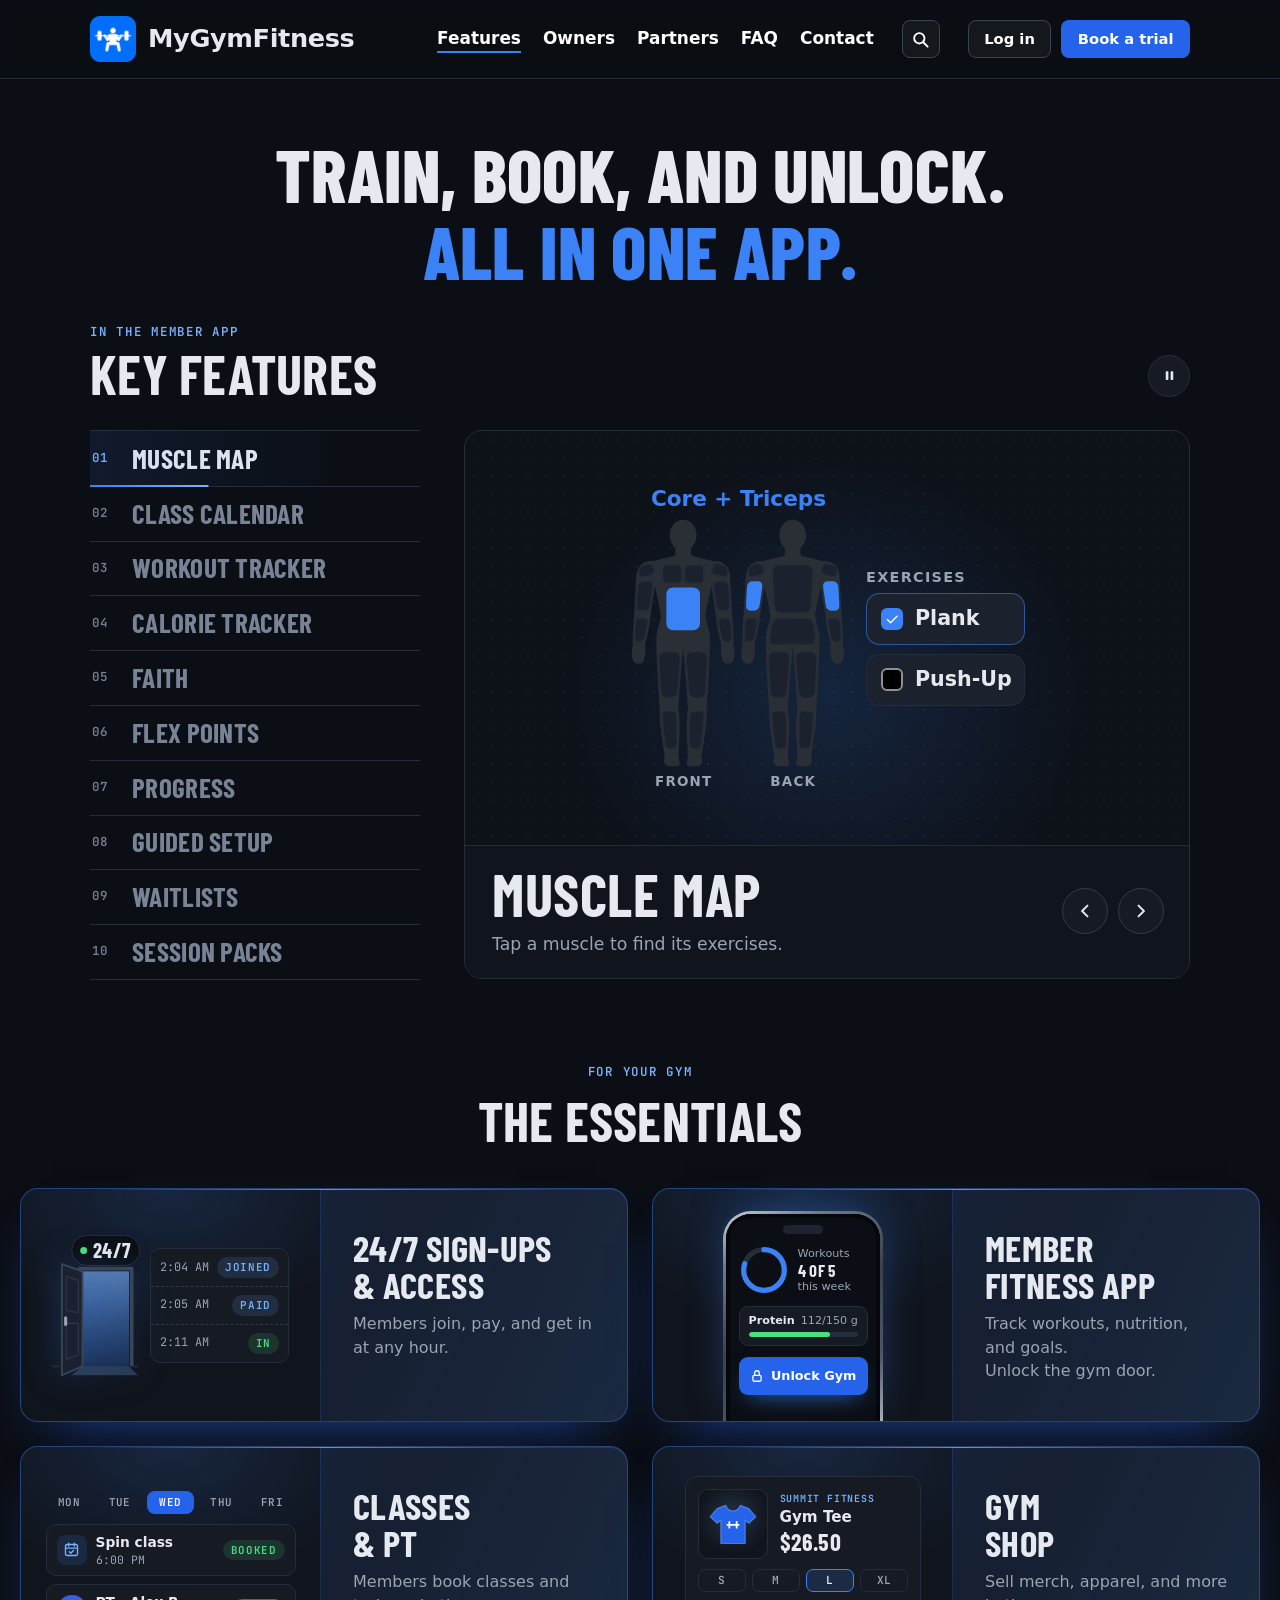
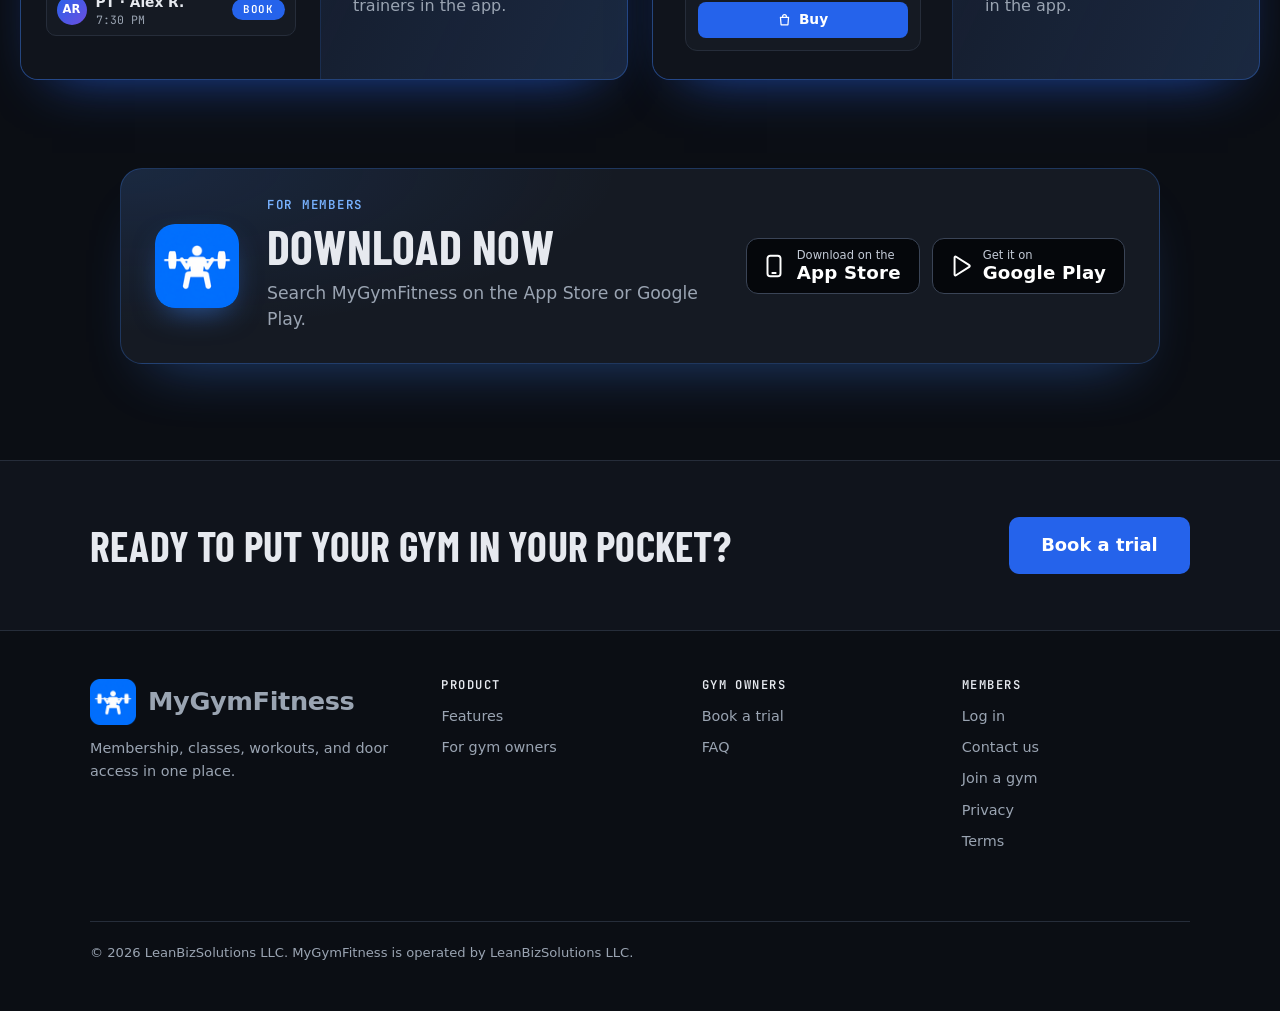
==== features.html @ 337e5004 "Launch the MyGymFitness website Seven pages (Home, Features, Owners, Partners, FAQ, Contact, Book a " ====
<!doctype html>
<html lang="en">
<head>
<meta charset="utf-8">
<meta name="viewport" content="width=device-width, initial-scale=1, viewport-fit=cover">
<title>Features · MyGymFitness</title>
<meta name="description" content="24/7 sign-ups and access, the member fitness app, classes and PT, and the gym shop, plus the member app's key features and where to download it.">
<meta property="og:title" content="Features · MyGymFitness">
<meta property="og:description" content="24/7 sign-ups and access, the member fitness app, classes and PT, and the gym shop, plus the member app's key features and where to download it.">
<meta property="og:image" content="https://www.mygymfitness.us/img/share-card.png">
<link rel="icon" href="img/favicon-32.png" sizes="32x32">
<link rel="apple-touch-icon" href="img/apple-touch-icon.png">
<link rel="preconnect" href="https://fonts.googleapis.com">
<link rel="preconnect" href="https://fonts.gstatic.com" crossorigin>
<link rel="stylesheet" href="https://fonts.googleapis.com/css2?family=Barlow+Condensed:wght@600;700;800&family=JetBrains+Mono:wght@400;600&display=swap">
<link rel="stylesheet" href="styles.css">
</head>
<body>
<header class="nav">
  <div class="wrap">
    <a class="logo" href="index.html" aria-label="MyGymFitness home"><img src="img/logo.png" alt="" width="32" height="32">MyGymFitness</a>
    <nav class="nav-links" id="site-menu" aria-label="Main">
      <a href="features.html" aria-current="page">Features</a>
      <a href="owners.html">Owners</a>
      <a href="partners.html">Partners</a>
      <a href="faq.html">FAQ</a>
      <a href="contact.html">Contact</a>
      <div class="nav-acts"><a class="nav-login" href="https://app.mygymfitness.us" target="_blank" rel="noopener">Log in</a><a class="nav-book" href="book-a-trial.html">Book a trial</a></div>
    </nav>
    <button class="nav-search" type="button" aria-label="Search the site" aria-haspopup="dialog" aria-expanded="false" aria-controls="site-search"><svg viewBox="0 0 24 24" aria-hidden="true" focusable="false"><circle cx="10.5" cy="10.5" r="6.5"/><path d="M15.5 15.5 21 21"/></svg></button>
    <div class="nav-cta">
      <a class="btn btn-ghost" href="https://app.mygymfitness.us" target="_blank" rel="noopener">Log in</a>
      <a class="btn btn-primary" href="book-a-trial.html">Book a trial</a>
    </div>
    <button class="nav-menu" type="button" aria-expanded="false" aria-controls="site-menu" aria-label="Open menu"><span></span><span></span><span></span></button>
  </div>
</header>
<script>/* mb-early: header classes before first paint */(function(n){if(!n)return;n.classList.add('js-menu','js-search');var s=n.querySelector('.nav-search'),c=n.querySelector('.nav-cta');if(s&&c&&window.matchMedia&&matchMedia('(max-width: 1023px)').matches)c.parentNode.insertBefore(s,c.nextSibling);addEventListener('load',function(){if(!window.__mbReady)n.classList.remove('js-menu','js-search');});})(document.querySelector('header.nav'));</script>

<main id="top">

  <section class="block hx page-top" id="hx-app" aria-labelledby="ft-title" data-ks>
    <div class="wrap">
      <div class="ft-head hx-top">
        <h1 id="ft-title">Train, book, and unlock. <em>All in one app.</em></h1>
      </div>
      <div class="ks-head">
        <div class="hx-head">
          <span class="eyebrow">In the member app</span>
          <h2 id="hx-heading">Key Features</h2>
        </div>
      </div>
      <div class="ks-body">
        <ul class="ks-slides">
          <li id="sr-features-5" class="ks-slide">
            <div class="hx-art" role="img" aria-label="Muscle map with a front and a back body figure. The core on the front and the triceps on both arms on the back are picked and shown in blue, labeled Core + Triceps. Exercises for them: Plank, checked, and Push-Up.">
              <div class="hx-ui hx-mm">
                <div class="hx-mm-map">
                  <b class="hx-mm-sel">Core + Triceps</b>
                  <svg class="hx-mm-fig" viewBox="3 0 190 218" aria-hidden="true" focusable="false">
              <g class="hx-mm-sil"><path d="M51.2 24L43.5 24L43 33C36.2 35.4 27.8 36.2 22.4 38.6C17.8 40.8 16.2 46 18.1 52L25.5 60C27.4 70 30.1 78 30.6 86C30.1 92 26.7 98 26.7 105C26.7 126 28.6 150 29.6 166C29.1 177 31.8 194 33.9 206L33.4 211C33.4 214.6 35.8 216 39.2 216L44.5 216C47.1 216 47.4 213.6 46.6 211.4L45.9 206C46.6 195 47.8 178 45.9 166C46.6 150 49 125 50 113L51.2 113Z"/><path d="M48.8 24L56.5 24L57 33C63.8 35.4 72.2 36.2 77.6 38.6C82.2 40.8 83.8 46 81.9 52L74.5 60C72.6 70 69.9 78 69.4 86C69.9 92 73.3 98 73.3 105C73.3 126 71.4 150 70.4 166C70.9 177 68.2 194 66.1 206L66.6 211C66.6 214.6 64.2 216 60.8 216L55.5 216C52.9 216 52.6 213.6 53.4 211.4L54.1 206C53.4 195 52.2 178 54.1 166C53.4 150 51 125 50 113L48.8 113Z"/><path d="M22.9 37.6C14.7 38 10.2 43 9.4 50C8.8 60 8.1 72 7.5 84C6.6 95 6 103 6.4 110C5.2 115 4.8 121 7 125C9.1 127.8 13.5 127.8 15.3 125C17.4 121 17.5 115 17 110C19 102 21 94 21.6 86C22.6 78 24.3 68 25.5 60L26.5 45Z"/><path d="M77.1 37.6C85.3 38 89.8 43 90.6 50C91.2 60 91.9 72 92.5 84C93.4 95 94 103 93.6 110C94.8 115 95.2 121 93 125C90.9 127.8 86.5 127.8 84.7 125C82.6 121 82.5 115 83 110C81 102 79 94 78.4 86C77.4 78 75.7 68 74.5 60L73.5 45Z"/><ellipse cx="50" cy="15.6" rx="11.6" ry="13.6"/></g>
              <g class="hx-mm-seg"><path d="M11.4 47Q10.9 42.6 15.1 41.4L18.6 40.4Q22.9 39.2 24.3 43.4L24.6 44.4Q26 48.6 21.8 49.8L16.3 51.2Q12.1 52.4 11.5 48Z"/><path d="M88.5 48Q87.9 52.4 83.7 51.2L78.2 49.8Q74 48.6 75.4 44.4L75.7 43.4Q77.1 39.2 81.4 40.4L84.9 41.4Q89.1 42.6 88.6 47Z"/><path d="M32.2 45.2Q32.2 41.2 36.2 41.2L44.6 41.2Q48.6 41.2 48.6 45.2L48.6 53Q48.6 57 44.6 57L36.2 57Q32.2 57 32.2 53Z"/><path d="M67.8 53Q67.8 57 63.8 57L55.4 57Q51.4 57 51.4 53L51.4 45.2Q51.4 41.2 55.4 41.2L63.8 41.2Q67.8 41.2 67.8 45.2Z"/><path d="M10.4 60.5Q10.7 55.5 15.7 55.5L19.2 55.5Q24.2 55.5 23.6 60.5L21.4 76Q20.7 81 15.7 81L14.2 81Q9.2 81 9.5 76Z"/><path d="M90.5 76Q90.8 81 85.8 81L84.3 81Q79.3 81 78.6 76L76.4 60.5Q75.8 55.5 80.8 55.5L84.3 55.5Q89.3 55.5 89.6 60.5Z"/><path d="M8.5 91.7Q8.7 87.5 12.9 87.5L15.8 87.5Q20 87.5 19.2 91.6L16.9 103.9Q16.1 108 11.9 108L11.9 108Q7.8 108 8 103.8Z"/><path d="M92 103.8Q92.2 108 88.1 108L88.1 108Q83.9 108 83.1 103.9L80.8 91.6Q80 87.5 84.2 87.5L87.1 87.5Q91.3 87.5 91.5 91.7Z"/><path d="M29 123Q28.7 116.5 35.2 116.5L41.4 116.5Q47.9 116.5 47.4 123L45.2 150.5Q44.6 157 38.1 157L37.3 157Q30.8 157 30.5 150.5Z"/><path d="M69.5 150.5Q69.2 157 62.7 157L61.9 157Q55.4 157 54.8 150.5L52.6 123Q52.1 116.5 58.6 116.5L64.8 116.5Q71.3 116.5 71 123Z"/><path d="M31.8 173Q31.2 168 36.2 168L39.5 168Q44.5 168 44.5 173L44.6 196Q44.6 201 39.6 201L39.6 201Q34.7 201 34.2 196Z"/><path d="M65.8 196Q65.3 201 60.4 201L60.4 201Q55.4 201 55.4 196L55.5 173Q55.5 168 60.5 168L63.8 168Q68.8 168 68.2 173Z"/></g>
              <g class="hx-mm-hit"><path d="M35.4 67.3Q35.4 60.8 41.9 60.8L58.1 60.8Q64.6 60.8 64.6 67.3L64.6 91.5Q64.6 98 58.1 98L41.9 98Q35.4 98 35.4 91.5Z"/></g>
              <g class="hx-mm-sil"><path d="M146.2 24L138.5 24L138 33C131.2 35.4 122.8 36.2 117.4 38.6C112.8 40.8 111.2 46 113.1 52L120.5 60C122.4 70 125.1 78 125.6 86C125.1 92 121.7 98 121.7 105C121.7 126 123.6 150 124.6 166C124.1 177 126.8 194 128.9 206L128.4 211C128.4 214.6 130.8 216 134.2 216L139.5 216C142.1 216 142.4 213.6 141.6 211.4L140.9 206C141.6 195 142.8 178 140.9 166C141.6 150 144 125 145 113L146.2 113Z"/><path d="M143.8 24L151.5 24L152 33C158.8 35.4 167.2 36.2 172.6 38.6C177.2 40.8 178.8 46 176.9 52L169.5 60C167.6 70 164.9 78 164.4 86C164.9 92 168.3 98 168.3 105C168.3 126 166.4 150 165.4 166C165.9 177 163.2 194 161.1 206L161.6 211C161.6 214.6 159.2 216 155.8 216L150.5 216C147.9 216 147.6 213.6 148.4 211.4L149.1 206C148.4 195 147.2 178 149.1 166C148.4 150 146 125 145 113L143.8 113Z"/><path d="M117.9 37.6C109.7 38 105.2 43 104.4 50C103.8 60 103.1 72 102.5 84C101.6 95 101 103 101.4 110C100.2 115 99.8 121 102 125C104.1 127.8 108.5 127.8 110.3 125C112.4 121 112.5 115 112 110C114 102 116 94 116.6 86C117.6 78 119.3 68 120.5 60L121.5 45Z"/><path d="M172.1 37.6C180.3 38 184.8 43 185.6 50C186.2 60 186.9 72 187.5 84C188.4 95 189 103 188.6 110C189.8 115 190.2 121 188 125C185.9 127.8 181.5 127.8 179.7 125C177.6 121 177.5 115 178 110C176 102 174 94 173.4 86C172.4 78 170.7 68 169.5 60L168.5 45Z"/><ellipse cx="145" cy="15.6" rx="11.6" ry="13.6"/></g>
              <g class="hx-mm-seg"><path d="M106.4 47Q105.9 42.6 110.1 41.4L113.6 40.4Q117.9 39.2 119.3 43.4L119.6 44.4Q121 48.6 116.8 49.8L111.3 51.2Q107.1 52.4 106.5 48Z"/><path d="M183.5 48Q182.9 52.4 178.7 51.2L173.2 49.8Q169 48.6 170.4 44.4L170.7 43.4Q172.1 39.2 176.4 40.4L179.9 41.4Q184.1 42.6 183.6 47Z"/><path d="M103.5 91.7Q103.7 87.5 107.9 87.5L110.8 87.5Q115 87.5 114.2 91.6L111.9 103.9Q111.1 108 106.9 108L106.9 108Q102.8 108 103 103.8Z"/><path d="M187 103.8Q187.2 108 183.1 108L183.1 108Q178.9 108 178.1 103.9L175.8 91.6Q175 87.5 179.2 87.5L182.1 87.5Q186.3 87.5 186.5 91.7Z"/><path d="M124 123Q123.7 116.5 130.2 116.5L136.4 116.5Q142.9 116.5 142.4 123L140.2 150.5Q139.6 157 133.1 157L132.3 157Q125.8 157 125.5 150.5Z"/><path d="M164.5 150.5Q164.2 157 157.7 157L156.9 157Q150.4 157 149.8 150.5L147.6 123Q147.1 116.5 153.6 116.5L159.8 116.5Q166.3 116.5 166 123Z"/><path d="M126.8 173Q126.2 168 131.2 168L134.5 168Q139.5 168 139.5 173L139.6 196Q139.6 201 134.6 201L134.6 201Q129.7 201 129.2 196Z"/><path d="M160.8 196Q160.3 201 155.4 201L155.4 201Q150.4 201 150.4 196L150.5 173Q150.5 168 155.5 168L158.8 168Q163.8 168 163.2 173Z"/><path d="M127.5 47.5Q127.2 41 133.7 41L156.3 41Q162.8 41 162.5 47.5L161.1 76.5Q160.8 83 154.3 83L135.7 83Q129.2 83 128.9 76.5Z"/><path d="M126.6 93.9Q127.5 87.5 134 87.5L156 87.5Q162.5 87.5 163.4 93.9L164.8 104.1Q165.6 110.5 159.1 110.5L130.9 110.5Q124.4 110.5 125.2 104.1Z"/></g>
              <g class="hx-mm-hit"><path d="M105.4 60.5Q105.7 55.5 110.7 55.5L114.2 55.5Q119.2 55.5 118.6 60.5L116.4 76Q115.7 81 110.7 81L109.2 81Q104.2 81 104.5 76Z"/><path d="M185.5 76Q185.8 81 180.8 81L179.3 81Q174.3 81 173.6 76L171.4 60.5Q170.8 55.5 175.8 55.5L179.3 55.5Q184.3 55.5 184.6 60.5Z"/></g>
            </svg>
                  <div class="hx-mm-cap"><span>Front</span><span>Back</span></div>
                </div>
                <div class="hx-mm-list">
                  <span class="hx-mm-h">Exercises</span>
                  <div class="hx-mm-ex hx-mm-on"><span class="hx-mm-box"><svg viewBox="0 0 24 24" aria-hidden="true" focusable="false"><path d="M5 12.5l4.5 4.5L19 7.5"/></svg></span><b>Plank</b></div>
                  <div class="hx-mm-ex"><span class="hx-mm-box"></span><b>Push-Up</b></div>
                </div>
              </div>
            </div>
            <div class="hx-text">
              <h3 class="hx-title">Muscle map</h3>
              <p class="hx-line">Tap a muscle to find its exercises.</p>
            </div>
          </li>
          <li id="sr-features-6" class="ks-slide">
            <div class="hx-art" role="img" aria-label="Calendar for October 2026 showing two weeks, Sunday the 4th to Saturday the 17th, under chips for Classes, Workouts and Meals. Colored dots under the days mark classes in blue, workouts in orange and meals in green, up to three a day. Wednesday the 14th is picked and lists Boxing Basics at 6:00 PM, booked; the Push Day workout at 6:10 AM; and 3 meals, 1,640 kcal, with 112 g protein, 186 g carbs and 48 g fat.">
              <div class="hx-ui hx-cal">
                <div class="hx-cal-keys">
                  <span class="hx-cal-key"><i class="hx-cal-c"></i>Classes</span>
                  <span class="hx-cal-key"><i class="hx-cal-w"></i>Workouts</span>
                  <span class="hx-cal-key"><i class="hx-cal-m"></i>Meals</span>
                </div>
                <div class="hx-cal-top">
                  <span class="hx-cal-nav"><svg viewBox="0 0 24 24" aria-hidden="true" focusable="false"><path d="M15 6l-6 6 6 6"/></svg></span>
                  <b>October 2026</b>
                  <span class="hx-cal-nav"><svg viewBox="0 0 24 24" aria-hidden="true" focusable="false"><path d="M9 6l6 6-6 6"/></svg></span>
                </div>
                <div class="hx-cal-wk">
                  <span class="hx-cal-dow">S</span><span class="hx-cal-dow">M</span><span class="hx-cal-dow">T</span><span class="hx-cal-dow">W</span><span class="hx-cal-dow">T</span><span class="hx-cal-dow">F</span><span class="hx-cal-dow">S</span>
                  <span class="hx-cal-d"><b>4</b><span><i class="hx-cal-m"></i></span></span>
                  <span class="hx-cal-d"><b>5</b><span><i class="hx-cal-w"></i><i class="hx-cal-m"></i></span></span>
                  <span class="hx-cal-d"><b>6</b><span><i class="hx-cal-m"></i></span></span>
                  <span class="hx-cal-d"><b>7</b><span><i class="hx-cal-c"></i><i class="hx-cal-w"></i><i class="hx-cal-m"></i></span></span>
                  <span class="hx-cal-d"><b>8</b><span><i class="hx-cal-c"></i><i class="hx-cal-m"></i></span></span>
                  <span class="hx-cal-d"><b>9</b><span><i class="hx-cal-w"></i><i class="hx-cal-m"></i></span></span>
                  <span class="hx-cal-d"><b>10</b><span><i class="hx-cal-c"></i><i class="hx-cal-w"></i></span></span>
                  <span class="hx-cal-d"><b>11</b><span><i class="hx-cal-m"></i></span></span>
                  <span class="hx-cal-d"><b>12</b><span><i class="hx-cal-w"></i><i class="hx-cal-m"></i></span></span>
                  <span class="hx-cal-d"><b>13</b><span><i class="hx-cal-m"></i></span></span>
                  <span class="hx-cal-d hx-cal-on"><b>14</b><span><i class="hx-cal-c"></i><i class="hx-cal-w"></i><i class="hx-cal-m"></i></span></span>
                  <span class="hx-cal-d"><b>15</b><span><i class="hx-cal-c"></i></span></span>
                  <span class="hx-cal-d"><b>16</b><span></span></span>
                  <span class="hx-cal-d"><b>17</b><span><i class="hx-cal-c"></i></span></span>
                </div>
                <div class="hx-cal-day">
                  <div class="hx-cal-row">
                    <i class="hx-cal-c"></i>
                    <span class="hx-cal-txt"><b>Boxing Basics</b> · 6:00 PM</span>
                    <span class="hx-cal-ok">Booked</span>
                  </div>
                  <div class="hx-cal-row">
                    <i class="hx-cal-w"></i>
                    <span class="hx-cal-txt"><b>Push Day</b> · Workout · 6:10 AM</span>
                    <svg class="hx-cal-go" viewBox="0 0 24 24" aria-hidden="true" focusable="false"><path d="M9 6l6 6-6 6"/></svg>
                  </div>
                  <div class="hx-cal-row hx-cal-meal">
                    <i class="hx-cal-m"></i>
                    <span class="hx-cal-txt"><b>1,640 kcal</b> · 3 meals</span>
                    <svg class="hx-cal-go" viewBox="0 0 24 24" aria-hidden="true" focusable="false"><path d="M9 6l6 6-6 6"/></svg>
                    <small class="hx-cal-mac">112g protein · 186g carbs · 48g fat</small>
                  </div>
                </div>
              </div>
            </div>
            <div class="hx-text">
              <h3 class="hx-title">Class calendar</h3>
              <p class="hx-line">Classes, workouts, and meals, day by day.</p>
            </div>
          </li>
          <li id="sr-features-7" class="ks-slide">
            <div class="hx-art" role="img" aria-label="Push Day routine with 5 exercises and a Log Routine button: Bench Press 4 by 8, then a superset of Cable Fly 3 by 12 and Triceps Pushdown 3 by 12.">
              <div class="hx-ui hx-rt">
                <div class="hx-rt-head"><b>Push Day</b><small>5 exercises</small></div>
                <span class="hx-btn"><svg viewBox="0 0 24 24" aria-hidden="true" focusable="false"><rect x="3.5" y="5" width="17" height="15.5" rx="2"/><path d="M3.5 10h17M8 3v4M16 3v4M9 15.2l2 2 4-4"/></svg>Log Routine</span>
                <div class="hx-ex"><b>Bench Press</b><span>4 × 8</span></div>
                <div class="hx-ss">
                  <span class="hx-ss-tag">Superset</span>
                  <div class="hx-ex"><b>Cable Fly</b><span>3 × 12</span></div>
                  <div class="hx-ex"><b>Triceps Pushdown</b><span>3 × 12</span></div>
                </div>
              </div>
            </div>
            <div class="hx-text">
              <h3 class="hx-title">Workout tracker</h3>
              <p class="hx-line">Build routines, then log each workout.</p>
            </div>
          </li>
          <li id="sr-features-8" class="ks-slide">
            <div class="hx-art" role="img" aria-label="Nutrition tab, daily progress: 1,640 of 2,200 calories, based on a goal of 155 pounds at 1 pound a week. Protein 112 of 150 grams, carbs 186 of 220 grams, fat 48 of 73 grams. Below it, Meals with an Add meal link.">
              <div class="hx-ui hx-nu">
                <div class="hx-seg hx-nu-seg">
                  <span><svg viewBox="0 0 24 24" aria-hidden="true" focusable="false"><path d="M17.596 12.768a2 2 0 1 0 2.829-2.829l-1.768-1.767a2 2 0 0 0 2.828-2.829l-2.828-2.828a2 2 0 0 0-2.829 2.828l-1.767-1.768a2 2 0 1 0-2.829 2.829z"/><path d="m2.5 21.5 1.4-1.4"/><path d="m20.1 3.9 1.4-1.4"/><path d="M5.343 21.485a2 2 0 1 0 2.829-2.828l1.767 1.768a2 2 0 1 0 2.829-2.829l-6.364-6.364a2 2 0 1 0-2.829 2.829l1.768 1.767a2 2 0 0 0-2.828 2.829z"/><path d="m9.6 14.4 4.8-4.8"/></svg>Workout</span>
                  <span class="hx-on"><svg viewBox="0 0 24 24" aria-hidden="true" focusable="false"><path d="M12 20.94c1.5 0 2.75 1.06 4 1.06 3 0 6-8 6-12.22A4.91 4.91 0 0 0 17 5c-2.22 0-4 1.44-5 2-1-.56-2.78-2-5-2a4.9 4.9 0 0 0-5 4.78C2 14 5 22 8 22c1.25 0 2.5-1.06 4-1.06Z"/><path d="M10 2c1 .5 2 2 2 5"/></svg>Nutrition</span>
                </div>
                <div class="hx-nu-panel">
                  <div class="hx-nu-head">
                    <svg viewBox="0 0 24 24" aria-hidden="true" focusable="false"><path d="M12 20.94c1.5 0 2.75 1.06 4 1.06 3 0 6-8 6-12.22A4.91 4.91 0 0 0 17 5c-2.22 0-4 1.44-5 2-1-.56-2.78-2-5-2a4.9 4.9 0 0 0-5 4.78C2 14 5 22 8 22c1.25 0 2.5-1.06 4-1.06Z"/><path d="M10 2c1 .5 2 2 2 5"/></svg>
                    <b>Daily progress</b>
                  </div>
                  <div class="hx-nu-row"><span class="hx-nu-top"><span>Calories</span><span>1,640 / 2,200 kcal</span></span><span class="hx-bar"><span class="hx-fill hx-nu-f hx-nu-cal"></span></span></div>
                  <p class="hx-nu-note">Based on your goal: 155 lb at 1 lb/week.</p>
                  <div class="hx-nu-row"><span class="hx-nu-top"><span>Protein</span><span>112 / 150 g</span></span><span class="hx-bar"><span class="hx-fill hx-nu-f hx-nu-pro"></span></span></div>
                  <div class="hx-nu-row"><span class="hx-nu-top"><span>Carbs</span><span>186 / 220 g</span></span><span class="hx-bar"><span class="hx-fill hx-nu-f hx-nu-carb"></span></span></div>
                  <div class="hx-nu-row"><span class="hx-nu-top"><span>Fat</span><span>48 / 73 g</span></span><span class="hx-bar"><span class="hx-fill hx-nu-f hx-nu-fat"></span></span></div>
                </div>
                <div class="hx-nu-meals">
                  <span>Meals</span>
                  <span class="hx-nu-add"><svg viewBox="0 0 24 24" aria-hidden="true" focusable="false"><path d="M5 12h14"/><path d="M12 5v14"/></svg>Add meal</span>
                </div>
              </div>
            </div>
            <div class="hx-text">
              <h3 class="hx-title">Calorie tracker</h3>
              <p class="hx-line">Log meals against a daily target.</p>
            </div>
          </li>
          <li id="sr-features-9" class="ks-slide">
            <div class="hx-art" role="img" aria-label="Exercise your Faith. This week: The Word Is Alive, with the verse from Hebrews 4:12, &ldquo;For the word of God is living and active, and sharper than any two-edged sword&rdquo;.">
              <div class="hx-ui hx-vs">
                <div class="hx-vs-head">
                  <svg viewBox="0 0 24 24" aria-hidden="true" focusable="false"><path d="M12 7v14"/><path d="M3 18a1 1 0 0 1-1-1V4a1 1 0 0 1 1-1h5a4 4 0 0 1 4 4 4 4 0 0 1 4-4h5a1 1 0 0 1 1 1v13a1 1 0 0 1-1 1h-6a3 3 0 0 0-3 3 3 3 0 0 0-3-3z"/></svg>
                  <b>Exercise your Faith</b>
                </div>
                <div class="hx-vs-panel">
                  <span class="hx-vs-eyebrow">This week</span>
                  <b class="hx-vs-title">The Word is alive</b>
                  <div class="hx-vs-quote">
                    <q>For the word of God is living and active, and sharper than any two-edged sword&hellip;</q>
                    <small>Hebrews 4:12</small>
                  </div>
                </div>
              </div>
            </div>
            <div class="hx-text">
              <h3 class="hx-title">Faith</h3>
              <p class="hx-line">A weekly verse and devotional.</p>
            </div>
          </li>
          <li id="sr-features-10" class="ks-slide">
            <div class="hx-art" role="img" aria-label="Flex Points pop-up: plus 20 Flex Points on a day 4 streak, 230 points total. Seven day tiles go from day 1 plus 5 to day 7 plus 35, rising by 5 each day. Days 1 to 3 are done, day 4 is today, and a Claim button sits below.">
              <div class="hx-ui hx-fx">
                <svg class="hx-fx-award" viewBox="0 0 24 24" aria-hidden="true" focusable="false"><path d="m15.477 12.89 1.515 8.526a.5.5 0 0 1-.81.47l-3.58-2.687a1 1 0 0 0-1.197 0l-3.586 2.686a.5.5 0 0 1-.81-.469l1.514-8.526"/><circle cx="12" cy="8" r="6"/></svg>
                <b class="hx-fx-title">+20 Flex Points!</b>
                <span class="hx-fx-sub">Day 4 streak · 230 points total</span>
                <ol class="hx-fx-days">
                  <li class="hx-fx-done"><small>Day 1</small><b>+5</b></li>
                  <li class="hx-fx-done"><small>Day 2</small><b>+10</b></li>
                  <li class="hx-fx-done"><small>Day 3</small><b>+15</b></li>
                  <li class="hx-fx-today"><small>Day 4</small><b>+20</b><span class="hx-fx-chk"><svg viewBox="0 0 24 24" aria-hidden="true" focusable="false"><path d="M20 6 9 17l-5-5"/></svg></span></li>
                  <li><small>Day 5</small><b>+25</b></li>
                  <li><small>Day 6</small><b>+30</b></li>
                  <li><small>Day 7</small><b>+35</b></li>
                </ol>
                <span class="hx-fx-claim">Claim</span>
              </div>
            </div>
            <div class="hx-text">
              <h3 class="hx-title">Flex Points</h3>
              <p class="hx-line"><span class="hx-fx-nb">A daily streak.</span> <span class="hx-fx-nb">Each day earns 5 more.</span></p>
            </div>
          </li>
          <li id="sr-features-11" class="ks-slide">
            <div class="hx-art" role="img" aria-label="Progress screen: 172 pounds, down 9, with a Log button. Goal 155 pounds, 17 pounds to go. The trend line falls from 181 to 172, toward the dashed goal line at 155. Lift maxes: bench 175, squat 225, deadlift 275. Progress photos from week 1 and week 8, and an Add photo button.">
              <div class="hx-ui hx-wg">
                <div class="hx-wg-now">
                  <b>172 lb</b><span class="hx-wg-chg">−9 lb</span>
                  <span class="hx-wg-log">Log</span>
                </div>
                <div class="hx-wg-goal">
                  <svg viewBox="0 0 24 24" aria-hidden="true" focusable="false"><circle cx="12" cy="12" r="10"/><circle cx="12" cy="12" r="6"/><circle cx="12" cy="12" r="2"/></svg>
                  <span><b>Goal · 155 lb</b> — 17 lb to go</span>
                </div>
                <svg class="hx-trend hx-wg-chart" viewBox="0 0 240 50" aria-hidden="true" focusable="false">
                  <defs><linearGradient id="hx-wg-fill" x1="0" y1="0" x2="0" y2="1"><stop offset="0" stop-color="#3b82f6" stop-opacity=".3"/><stop offset="1" stop-color="#3b82f6" stop-opacity=".04"/></linearGradient></defs>
                  <line class="hx-wg-grid" x1="26" x2="238" y1="5" y2="5"/>
                  <text x="20" y="8.5" text-anchor="end">181</text>
                  <text x="20" y="48.5" text-anchor="end">155</text>
                  <path d="M26 5 L56 7.2 L86 9 L116 10.3 L146 12.7 L176 14.6 L206 16.8 L236 18.8 L236 45 L26 45 Z" fill="url(#hx-wg-fill)"/>
                  <line class="hx-wg-goalln" x1="26" x2="238" y1="45" y2="45"/>
                  <path class="hx-wg-line" d="M26 5 L56 7.2 L86 9 L116 10.3 L146 12.7 L176 14.6 L206 16.8 L236 18.8"/>
                  <g class="hx-wg-pt"><circle cx="26" cy="5" r="2.4"/><circle cx="56" cy="7.2" r="2.4"/><circle cx="86" cy="9" r="2.4"/><circle cx="116" cy="10.3" r="2.4"/><circle cx="146" cy="12.7" r="2.4"/><circle cx="176" cy="14.6" r="2.4"/><circle cx="206" cy="16.8" r="2.4"/><circle cx="236" cy="18.8" r="2.4"/></g>
                </svg>
                <div class="hx-wg-maxes">
                  <span><small>Bench</small><b>175</b></span>
                  <span><small>Squat</small><b>225</b></span>
                  <span><small>Deadlift</small><b>275</b></span>
                </div>
                <div class="hx-pp">
                  <span class="hx-pp-shot"><svg viewBox="0 0 30 46" aria-hidden="true" focusable="false"><circle cx="15" cy="6" r="4.6"/><path d="M8.5 13 Q15 11 21.5 13 C23.6 14 24.2 18 24 24 L22.5 30 L21 45 L17 45 L15.5 32 L14.5 32 L13 45 L9 45 L7.5 30 L6 24 C5.8 18 6.4 14 8.5 13 Z"/></svg><small>Week 1</small></span>
                  <span class="hx-pp-shot hx-pp-new"><svg viewBox="0 0 30 46" aria-hidden="true" focusable="false"><circle cx="15" cy="6" r="4.6"/><path d="M6.2 13.4 Q15 10.8 23.8 13.4 C25.3 14.4 25.3 17 24.3 20 L21.2 28 L21 45 L17 45 L15.5 31 L14.5 31 L13 45 L9 45 L8.8 28 L5.7 20 C4.7 17 4.7 14.4 6.2 13.4 Z"/></svg><small>Week 8</small></span>
                  <span class="hx-pp-add"><svg viewBox="0 0 24 24" aria-hidden="true" focusable="false"><path d="M4 8.5h3l1.6-2.5h6.8L17 8.5h3a1 1 0 0 1 1 1V18a1 1 0 0 1-1 1H4a1 1 0 0 1-1-1V9.5a1 1 0 0 1 1-1z"/><circle cx="12" cy="13.5" r="3.4"/></svg><small>Add photo</small></span>
                </div>
              </div>
            </div>
            <div class="hx-text">
              <h3 class="hx-title">Progress</h3>
              <p class="hx-line">Weight goal, lift maxes, and progress photos.</p>
            </div>
          </li>
          <li id="sr-features-12" class="ks-slide">
            <div class="hx-art" role="img" aria-label="Guided setup. What are you here for? Build muscle is picked over Lose weight. How many days a week? 3 days is picked from 2, 3, 4 or 5 days. Your plan: Full body, 3 days a week.">
              <div class="hx-ui hx-gs">
                <span class="hx-gs-q">What are you here for?</span>
                <div class="hx-gs-opt hx-gs-on"><span class="hx-gs-radio"></span><span class="hx-gs-txt"><b>Build muscle</b><small>Get bigger and more defined</small></span></div>
                <div class="hx-gs-opt"><span class="hx-gs-radio"></span><span class="hx-gs-txt"><b>Lose weight</b></span></div>
                <span class="hx-gs-q">How many days a week?</span>
                <div class="hx-gs-days"><span>2 days</span><span class="hx-gs-on">3 days</span><span>4 days</span><span>5 days</span></div>
                <div class="hx-gs-plan">
                  <span class="hx-gs-ico"><svg viewBox="0 0 24 24" aria-hidden="true" focusable="false"><path d="M17.596 12.768a2 2 0 1 0 2.829-2.829l-1.768-1.767a2 2 0 0 0 2.828-2.829l-2.828-2.828a2 2 0 0 0-2.829 2.828l-1.767-1.768a2 2 0 1 0-2.829 2.829z"/><path d="m2.5 21.5 1.4-1.4"/><path d="m20.1 3.9 1.4-1.4"/><path d="M5.343 21.485a2 2 0 1 0 2.829-2.829l1.767 1.768a2 2 0 1 0 2.829-2.829l-6.364-6.364a2 2 0 1 0-2.829 2.829l1.768 1.767a2 2 0 0 0-2.828 2.829z"/><path d="m9.6 14.4 4.8-4.8"/></svg></span>
                  <span class="hx-gs-txt"><small>Your plan</small><b>Full body, 3 days a week</b></span>
                </div>
              </div>
            </div>
            <div class="hx-text">
              <h3 class="hx-title">Guided setup</h3>
              <p class="hx-line">Three questions build your week.</p>
            </div>
          </li>
          <li id="sr-features-13" class="ks-slide">
            <div class="hx-art" role="img" aria-label="Spin on Wednesday at 12:00 PM is full and the member is on the waitlist. A notification says a spot opened, and a second one is a reminder that Boxing Basics starts in 2 hours.">
              <div class="hx-ui hx-wait">
                <div class="hx-class">
                  <span class="hx-cdot"></span>
                  <span class="hx-what"><b>Spin</b><small>Wed · 12:00 PM · Full</small></span>
                  <span class="hx-pill hx-warn">Waitlist</span>
                </div>
                <div class="hx-notif">
                  <span class="hx-app">S</span>
                  <span class="hx-notif-txt"><span class="hx-notif-top"><b>Spot open</b><time>now</time></span><span>A spot opened in Spin.</span></span>
                </div>
                <div class="hx-notif">
                  <span class="hx-app">S</span>
                  <span class="hx-notif-txt"><span class="hx-notif-top"><b>Reminder</b><time>4:00 PM</time></span><span>Boxing Basics starts in 2 hours.</span></span>
                </div>
              </div>
            </div>
            <div class="hx-text">
              <h3 class="hx-title">Waitlists</h3>
              <p class="hx-line">Get a ping when a spot opens.</p>
            </div>
          </li>
          <li id="sr-features-14" class="ks-slide">
            <div class="hx-art" role="img" aria-label="Purchased Sessions Available: 8 class sessions left and 3 PT slots left. A PT session on Thursday at 5:30 PM is booked using the PT pack.">
              <div class="hx-ui hx-pk">
                <div class="hx-pk-head"><svg viewBox="0 0 24 24" aria-hidden="true" focusable="false"><path d="M2 9a3 3 0 0 1 0 6v2a2 2 0 0 0 2 2h16a2 2 0 0 0 2-2v-2a3 3 0 0 1 0-6V7a2 2 0 0 0-2-2H4a2 2 0 0 0-2 2Z"/><path d="M13 5v2"/><path d="M13 17v2"/><path d="M13 11v2"/></svg><b>Purchased Sessions Available</b></div>
                <div class="hx-pk-tiles">
                  <span class="hx-pk-tile">
                    <small>Class sessions</small>
                    <span class="hx-pk-n"><b>8</b><em>left</em></span>
                    <span class="hx-pk-pips" style="--n:10"><i class="hx-pk-on"></i><i class="hx-pk-on"></i><i class="hx-pk-on"></i><i class="hx-pk-on"></i><i class="hx-pk-on"></i><i class="hx-pk-on"></i><i class="hx-pk-on"></i><i class="hx-pk-on"></i><i></i><i></i></span>
                  </span>
                  <span class="hx-pk-tile">
                    <small>PT slots</small>
                    <span class="hx-pk-n"><b>3</b><em>left</em></span>
                    <span class="hx-pk-pips" style="--n:5"><i class="hx-pk-on"></i><i class="hx-pk-on"></i><i class="hx-pk-on"></i><i></i><i></i></span>
                  </span>
                </div>
                <div class="hx-class">
                  <span class="hx-cdot"></span>
                  <span class="hx-what"><b>PT session</b><small><svg viewBox="0 0 24 24" aria-hidden="true" focusable="false"><path d="M2 9a3 3 0 0 1 0 6v2a2 2 0 0 0 2 2h16a2 2 0 0 0 2-2v-2a3 3 0 0 1 0-6V7a2 2 0 0 0-2-2H4a2 2 0 0 0-2 2Z"/><path d="M13 5v2"/><path d="M13 17v2"/><path d="M13 11v2"/></svg>Thu · 5:30 PM</small></span>
                  <span class="hx-pill hx-ok">Booked</span>
                </div>
              </div>
            </div>
            <div class="hx-text">
              <h3 class="hx-title">Session packs</h3>
              <p class="hx-line"><span class="hx-pk-nb">Buy class and PT packs.</span> <span class="hx-pk-nb">See what's left.</span></p>
            </div>
          </li>
        </ul>
      </div>
    </div>
  </section>

  <section class="ft ft-recap" aria-labelledby="ft-recap-title">
    <div class="wrap">
      <div class="hx-head ft-rhead">
        <span class="eyebrow">For your gym</span>
        <h2 id="ft-recap-title">The Essentials</h2>
      </div>
      <ul class="ft-grid">
        <li id="sr-features-1" class="ft-card">
          <div class="ft-art" role="img" aria-label="An open gym door under a 24/7 sign. A member joins at 2:04 AM, pays at 2:05 AM and is let in at 2:11 AM.">
            <div class="ft-ui ft-access">
              <div class="ft-door">
                <span class="ft-247"><i class="ft-dot"></i>24/7</span>
                <svg class="ft-door-svg" viewBox="0 0 96 132" aria-hidden="true" focusable="false">
                  <defs><linearGradient id="ft-light" x1="0" y1="0" x2="0" y2="1"><stop offset="0" stop-color="#78b2ff" stop-opacity=".62"/><stop offset="1" stop-color="#3b82f6" stop-opacity=".22"/></linearGradient></defs>
                  <path d="M34 122h52l10 10H22z" fill="#78b2ff" fill-opacity=".24"/>
                  <rect x="34" y="16" width="52" height="106" fill="url(#ft-light)"/>
                  <path d="M31 122V13h58v109" fill="none" stroke="#3a4558" stroke-width="4" stroke-linejoin="round"/>
                  <path d="M34 16 11 8v124l23-10z" fill="#1b2130" stroke="#3a4558" stroke-width="2" stroke-linejoin="round"/>
                  <path d="M29.5 26 16 21.5v38L29.5 62zM29.5 74 16 74v40l13.5-4.5z" fill="none" stroke="#2c3445" stroke-width="1.5" stroke-linejoin="round"/>
                  <rect x="13.5" y="66" width="3.5" height="11" rx="1.75" fill="#9aa4b2"/>
                  <path d="M0 122h11M89 122h7" stroke="#262d3a" stroke-width="2"/>
                </svg>
              </div>
              <div class="ft-log">
                <span class="ft-log-row"><time>2:04 AM</time><span class="ft-pill ft-sky">Joined</span></span>
                <span class="ft-log-row"><time>2:05 AM</time><span class="ft-pill ft-sky">Paid</span></span>
                <span class="ft-log-row"><time>2:11 AM</time><span class="ft-pill ft-ok">In</span></span>
              </div>
            </div>
          </div>
          <div class="ft-text">
            <h2 class="ft-title"><span>24/7 <span class="ft-nw">sign-ups</span><br class="ft-br"> &amp; access</span></h2>
            <p class="ft-line">Members join, pay, and get in at any hour.</p>
          </div>
        </li>

        <li id="sr-features-2" class="ft-card">
          <div class="ft-art ft-art-phone" role="img" aria-label="Member app on a phone: 4 of 5 workouts done this week, protein at 112 of 150 grams, and an Unlock Gym button.">
            <div class="ft-phone">
              <span class="ft-notch"></span>
              <div class="ft-goal">
                <svg class="ft-ring" viewBox="0 0 48 48" aria-hidden="true" focusable="false">
                  <circle class="ft-ring-bg" cx="24" cy="24" r="19.5"/>
                  <circle class="ft-ring-fg" cx="24" cy="24" r="19.5" pathLength="100" stroke-dasharray="80 100" transform="rotate(-90 24 24)"/>
                </svg>
                <span class="ft-goal-txt"><small>Workouts</small><b>4 of 5</b><small>this week</small></span>
              </div>
              <div class="ft-macro">
                <span class="ft-macro-top"><span>Protein</span><span>112/150 g</span></span>
                <span class="ft-bar"><span class="ft-bar-fill"></span></span>
              </div>
              <span class="ft-unlock"><svg viewBox="0 0 24 24" fill="none" stroke="currentColor" stroke-width="2.2" stroke-linecap="round" stroke-linejoin="round" aria-hidden="true" focusable="false"><rect x="5" y="11" width="14" height="10" rx="2"/><path d="M8 11V7a4 4 0 0 1 8 0v4"/></svg>Unlock Gym</span>
            </div>
          </div>
          <div class="ft-text">
            <h2 class="ft-title"><span>Member<br class="ft-br"> fitness app</span></h2>
            <p class="ft-line"><span class="ft-s">Track workouts, nutrition, and goals.</span> <span class="ft-s">Unlock the gym door.</span></p>
          </div>
        </li>

        <li id="sr-features-3" class="ft-card">
          <div class="ft-art" role="img" aria-label="Class schedule for Wednesday: Spin class at 6:00 PM is booked, and a PT session with trainer Alex R. at 7:30 PM has a Book button.">
            <div class="ft-ui ft-sched">
              <div class="ft-days"><span>Mon</span><span>Tue</span><span class="ft-on">Wed</span><span>Thu</span><span>Fri</span></div>
              <div class="ft-row">
                <span class="ft-ic"><svg viewBox="0 0 24 24" fill="none" stroke="currentColor" stroke-width="1.9" stroke-linecap="round" stroke-linejoin="round" aria-hidden="true" focusable="false"><rect x="3.5" y="5" width="17" height="15.5" rx="2"/><path d="M3.5 10h17M8 3v4M16 3v4M9 15.2l2 2 4-4"/></svg></span>
                <span class="ft-what"><b>Spin class</b><small>6:00 PM</small></span>
                <span class="ft-pill ft-ok">Booked</span>
              </div>
              <div class="ft-row">
                <span class="ft-av">AR</span>
                <span class="ft-what"><b>PT · Alex R.</b><small>7:30 PM</small></span>
                <span class="ft-pill ft-book">Book</span>
              </div>
            </div>
          </div>
          <div class="ft-text">
            <h2 class="ft-title"><span>Classes<br class="ft-br"> &amp; PT</span></h2>
            <p class="ft-line">Members book classes and trainers in the app.</p>
          </div>
        </li>

        <li id="sr-features-4" class="ft-card">
          <div class="ft-art" role="img" aria-label="Gym shop item from the demo gym Summit Fitness: Gym Tee, $26.50, size L picked, with a Buy button.">
            <div class="ft-ui ft-shop">
              <div class="ft-prod">
                <span class="ft-tee"><svg viewBox="0 0 64 64" aria-hidden="true" focusable="false"><path d="M23 9 12.5 13 4 23l8.5 8 4.5-3.5V56h30V27.5l4.5 3.5 8.5-8-8.5-10L41 9c-1.6 4.6-4.9 7-9 7s-7.4-2.4-9-7z" fill="#2563eb" stroke="#78b2ff" stroke-opacity=".5" stroke-width="1.5" stroke-linejoin="round"/><path d="M25 33h14M27.5 29.5v7M36.5 29.5v7" fill="none" stroke="#fff" stroke-width="2.2" stroke-linecap="round"/></svg></span>
                <span class="ft-prod-txt"><small>Summit Fitness</small><b>Gym Tee</b><span class="ft-price">$26.50</span></span>
              </div>
              <div class="ft-sizes"><span>S</span><span>M</span><span class="ft-on">L</span><span>XL</span></div>
              <span class="ft-buy"><svg viewBox="0 0 24 24" fill="none" stroke="currentColor" stroke-width="2" stroke-linecap="round" stroke-linejoin="round" aria-hidden="true" focusable="false"><path d="M5.5 8.5h13l-1 12h-11z"/><path d="M9 8.5V7a3 3 0 0 1 6 0v1.5"/></svg>Buy</span>
            </div>
          </div>
          <div class="ft-text">
            <h2 class="ft-title"><span>Gym<br class="ft-br"> shop</span></h2>
            <p class="ft-line">Sell merch, apparel, and more in the app.</p>
          </div>
        </li>
      </ul>
    </div>
  </section>

  <section class="block dl" id="get-the-app" aria-labelledby="dl-title">
    <div class="wrap">
      <div class="dl-card">
        <img class="dl-icon" src="img/logo.png" alt="" width="84" height="84">
        <div class="dl-copy">
          <span class="eyebrow">For members</span>
          <h2 id="dl-title">Download now</h2>
          <p class="dl-line">Search MyGymFitness on the App Store or Google Play.</p>
        </div>
        <div class="dl-stores">
          <a class="dl-store" href="https://apps.apple.com/us/app/mygymfitness/id1577201858" target="_blank" rel="noopener"><svg viewBox="0 0 24 24" aria-hidden="true" focusable="false"><rect x="6" y="2.5" width="12" height="19" rx="2.6"/><path d="M10.5 18.5h3"/></svg><span><small>Download on the</small><b>App Store</b></span></a>
          <a class="dl-store" href="https://play.google.com/store/search?q=mygymfitness&amp;c=apps&amp;hl=en" target="_blank" rel="noopener"><svg viewBox="0 0 24 24" aria-hidden="true" focusable="false"><path d="M7 4.2v15.6a.9.9 0 0 0 1.37.77l12.2-7.8a.9.9 0 0 0 0-1.54L8.37 3.43A.9.9 0 0 0 7 4.2z"/></svg><span><small>Get it on</small><b>Google Play</b></span></a>
        </div>
      </div>
    </div>
  </section>

  <section class="cta-band">
    <div class="wrap">
      <h2 style="font-size:clamp(1.9rem,3.6vw,2.6rem)">Ready to put your gym in your pocket?</h2>
      <a class="btn btn-primary" href="book-a-trial.html">Book a trial</a>
    </div>
  </section>
</main>

<footer>
  <div class="wrap">
    <div style="display:grid;gap:12px;align-content:start">
      <a class="logo" href="index.html"><img src="img/logo.png" alt="" width="32" height="32">MyGymFitness</a>
      <p>Membership, classes, workouts, and door access in one place.</p>
    </div>
    <div><h4>Product</h4><ul><li><a href="features.html">Features</a></li><li><a href="owners.html">For gym owners</a></li></ul></div>
    <div><h4>Gym owners</h4><ul><li><a href="book-a-trial.html">Book a trial</a></li><li><a href="faq.html">FAQ</a></li></ul></div>
    <div><h4>Members</h4><ul><li><a href="https://app.mygymfitness.us" target="_blank" rel="noopener">Log in</a></li><li><a href="contact.html">Contact us</a></li><li><a href="https://app.mygymfitness.us/join" target="_blank" rel="noopener">Join a gym</a></li><li><a href="https://app.mygymfitness.us/privacy" target="_blank" rel="noopener">Privacy</a></li><li><a href="https://app.mygymfitness.us/terms" target="_blank" rel="noopener">Terms</a></li></ul></div>
    <p class="legal">© 2026 LeanBizSolutions LLC. MyGymFitness is operated by LeanBizSolutions LLC.</p>
  </div>
</footer>

<script src="site.js"></script>
</body>
</html>
---- styles.css ----
/* Layout: the app's own dark palette. Each section pairs a claim with the real screen that proves it (framed phone shots from the marketing kit), plus one live entry log in the hero. */
:root {
  color-scheme: dark;
  --ink: #0b0e14;        /* app dark background */
  --panel: #151a23;      /* app dark surface */
  --panel-2: #10141c;    /* recessed strip */
  --line: #262d3a;       /* app dark border */
  --fg: #e6e9ef;         /* app dark text */
  --muted: #9aa4b2;      /* app dark secondary text */
  --blue: #2563eb;       /* primary button */
  --blue-hi: #3b82f6;    /* primary on dark, hover */
  --sky: #78b2ff;        /* share-card eyebrow blue */
  --ok: #4ade80;         /* access granted */
  --warn: #f2b84b;       /* grace period */
  --deny: #ff6b6b;       /* access refused */
  --display: "Barlow Condensed", "Arial Narrow", "Helvetica Neue", Arial, sans-serif;
  --body: system-ui, -apple-system, "Segoe UI", Roboto, Helvetica, Arial, sans-serif;
  --mono: "JetBrains Mono", ui-monospace, "SFMono-Regular", Menlo, Consolas, monospace;
  --wrap: 1140px;
}
* { box-sizing: border-box; }
html { scroll-behavior: smooth; }
@media (prefers-reduced-motion: reduce) { html { scroll-behavior: auto; } }
body { background: var(--ink); color: var(--fg); font: 16px/1.6 var(--body); margin: 0; }
img { max-width: 100%; height: auto; display: block; }
a { color: inherit; }
a:focus-visible, button:focus-visible, input:focus-visible, select:focus-visible, summary:focus-visible { outline: 2px solid var(--blue-hi); outline-offset: 3px; }
.wrap { max-width: var(--wrap); margin-inline: auto; padding-inline: 20px; }
h1, h2, h3 { font-family: var(--display); font-weight: 700; line-height: 1.02; text-wrap: balance; margin: 0; letter-spacing: .005em; }
h1 { font-size: clamp(3rem, 7.5vw, 5.6rem); text-transform: uppercase; font-weight: 800; }
h2 { font-size: clamp(2.2rem, 4.6vw, 3.4rem); text-transform: uppercase; }
h3 { font-size: 1.45rem; }
p { margin: 0; }
.eyebrow { font: 600 .78rem/1 var(--mono); letter-spacing: .14em; text-transform: uppercase; color: var(--sky); }
.lede { font-size: 1.12rem; color: var(--muted); max-width: 58ch; }
.btn { display: inline-flex; align-items: center; gap: .5em; font: 600 1rem/1 var(--body); padding: .95em 1.4em; border-radius: 8px; text-decoration: none; border: 1px solid transparent; cursor: pointer; }
.btn-primary { background: var(--blue); color: #fff; }
.btn-primary:hover { background: var(--blue-hi); }
.btn-ghost { border-color: var(--line); color: var(--fg); background: transparent; }
.btn-ghost:hover { border-color: var(--muted); }
.preview-note { background: var(--panel); color: var(--muted); font: 400 .8rem/1.4 var(--mono); text-align: center; padding: .55rem 16px; }

/* Nav */
header.nav { position: sticky; top: env(safe-area-inset-top, 0px); z-index: 10; background: rgba(11,14,20,.86); backdrop-filter: blur(10px); border-bottom: 1px solid var(--line); }
.nav .wrap { display: flex; align-items: center; gap: 28px; min-height: 64px; }
.logo { display: flex; align-items: center; gap: 10px; font: 700 1.2rem/1 var(--body); letter-spacing: -.01em; text-decoration: none; }
.logo img { width: 32px; height: 32px; }
.nav-links { display: flex; gap: 22px; margin-left: auto; font-size: .95rem; }
.nav-links a { text-decoration: none; color: var(--muted); }
.nav-links a:hover { color: var(--fg); }
.nav-cta { display: flex; gap: 10px; }
.nav-cta .btn { padding: .7em 1.05em; font-size: .92rem; }
@media (max-width: 900px) { .nav-links { display: none; } .nav-cta { margin-left: auto; } }
@media (max-width: 440px) { .nav-cta .btn-ghost { display: none; } }

/* Hero */
.hero { padding-block: 64px 72px; overflow: hidden; }
.hero .wrap { display: grid; grid-template-columns: 1.05fr .95fr; gap: 40px; align-items: center; }
.hero-copy { display: grid; gap: 24px; min-width: 0; }
.hero h1 em { font-style: normal; color: var(--blue-hi); }
.hero-actions { display: flex; flex-wrap: wrap; gap: 12px; }
.hero-fine { font-size: .9rem; color: var(--muted); }
.hero-visual { position: relative; min-width: 0; display: grid; justify-items: end; padding-bottom: 40px; }
.hero-visual .phone { width: min(320px, 78%); filter: drop-shadow(0 40px 60px rgba(0,0,0,.55)); }
.hero-visual .door { position: absolute; left: 0; bottom: 0; width: min(340px, 70%); }
@media (max-width: 940px) {
  .hero .wrap { grid-template-columns: 1fr; }
  .hero-visual { justify-items: center; padding-bottom: 0; gap: 0; }
  .hero-visual .door { position: relative; width: 100%; max-width: 420px; margin-top: -90px; }
}

/* Entry log card */
.door { background: var(--panel); border: 1px solid var(--line); border-radius: 12px; overflow: hidden; box-shadow: 0 30px 70px -25px rgba(0,0,0,.8); }
.door-head { display: flex; justify-content: space-between; align-items: center; gap: 12px; padding: 12px 16px; border-bottom: 1px solid var(--line); font: 600 .74rem/1.2 var(--mono); letter-spacing: .08em; text-transform: uppercase; color: var(--muted); }
.live { display: inline-flex; align-items: center; gap: 7px; color: var(--ok); }
.live::before { content: ""; width: 8px; height: 8px; border-radius: 50%; background: var(--ok); animation: pulse 2s infinite; }
@keyframes pulse { 50% { opacity: .35; } }
.log { list-style: none; margin: 0; padding: 4px 0; font: 400 .82rem/1.35 var(--mono); }
.log li { display: grid; grid-template-columns: 64px 1fr auto; gap: 10px; padding: 9px 16px; align-items: baseline; border-bottom: 1px dashed rgba(38,45,58,.8); }
.log li:last-child { border-bottom: 0; }
.log li.new { animation: slidein .6s ease-out; }
@keyframes slidein { from { background: rgba(59,130,246,.16); } to { background: transparent; } }
@media (prefers-reduced-motion: reduce) { .live::before, .log li.new { animation: none; } }
.log time { color: var(--muted); font-variant-numeric: tabular-nums; }
.log .who { min-width: 0; }
.log .why { display: block; color: var(--muted); font-size: .74rem; }
.tag { font-weight: 600; font-size: .72rem; letter-spacing: .06em; text-transform: uppercase; }
.tag.ok { color: var(--ok); } .tag.warn { color: var(--warn); } .tag.deny { color: var(--deny); }

/* Facts strip */
.facts { border-block: 1px solid var(--line); background: var(--panel-2); }
.facts .wrap { display: grid; grid-template-columns: 1.2fr 1fr 1fr 1fr; }
.fact { padding: 24px 20px; display: grid; gap: 6px; border-left: 1px solid var(--line); align-content: start; }
.fact:first-child { border-left: 0; }
.fact b { font: 700 clamp(1.2rem, 2.1vw, 1.6rem)/1 var(--display); text-transform: uppercase; letter-spacing: .01em; }
.fact span { color: var(--muted); font-size: .92rem; text-wrap: pretty; }
@media (max-width: 780px) { .facts .wrap { grid-template-columns: 1fr 1fr; } .fact:nth-child(3) { border-left: 0; } .fact:nth-child(n+3) { border-top: 1px solid var(--line); } }

/* Generic section */
section.block { padding-block: 96px; }
.block-head { display: grid; gap: 16px; margin-bottom: 48px; max-width: 760px; }
.media-row { display: grid; grid-template-columns: 1fr 1fr; gap: 56px; align-items: center; }
.media-row > * { min-width: 0; }
@media (max-width: 880px) { .media-row { grid-template-columns: 1fr; gap: 40px; } }

/* Status states */
.states { display: grid; grid-template-columns: repeat(3, 1fr); gap: 1px; background: var(--line); border: 1px solid var(--line); border-radius: 12px; overflow: hidden; }
.state { background: var(--ink); padding: 28px; display: grid; gap: 14px; align-content: start; }
.state .tag { font-size: .78rem; }
.state p { color: var(--muted); }
@media (max-width: 820px) { .states { grid-template-columns: 1fr; } }

/* Owners / members */
.split { display: grid; grid-template-columns: 1fr 1fr; gap: 24px; }
.side { background: var(--panel); border: 1px solid var(--line); border-radius: 12px; padding: 32px; display: grid; gap: 20px; align-content: start; min-width: 0; }
.side h2 { font-size: clamp(1.9rem, 3.4vw, 2.6rem); }
.ticks { list-style: none; padding: 0; margin: 0; display: grid; gap: 14px; }
.ticks li { display: grid; grid-template-columns: 18px 1fr; gap: 12px; }
.ticks li::before { content: ""; width: 10px; height: 10px; margin-top: 8px; border: 2px solid var(--blue-hi); border-radius: 2px; }
.ticks b { font-weight: 600; }
.ticks span { color: var(--muted); }
@media (max-width: 820px) { .split { grid-template-columns: 1fr; } }

/* Phones */
.phones { display: grid; grid-template-columns: 1fr 1fr; gap: 20px; align-items: start; max-width: 520px; justify-self: center; width: 100%; }
.phones img:nth-child(2) { margin-top: 56px; }
.phones img, .solo-phone { filter: drop-shadow(0 30px 50px rgba(0,0,0,.55)); }
.solo-phone { width: min(300px, 80%); justify-self: center; }

/* Door section */
.hw { background: linear-gradient(180deg, var(--ink), var(--panel-2)); border-block: 1px solid var(--line); }
.specs { display: grid; border-top: 1px solid var(--line); margin: 0; }
.spec { display: grid; grid-template-columns: 140px 1fr; gap: 20px; padding: 18px 0; border-bottom: 1px solid var(--line); }
.spec dt { font: 600 .78rem/1.5 var(--mono); text-transform: uppercase; letter-spacing: .08em; color: var(--sky); }
.spec dd { margin: 0; color: var(--muted); }
.spec dd b { color: var(--fg); font-weight: 600; }
@media (max-width: 560px) { .spec { grid-template-columns: 1fr; gap: 4px; } }

/* Laptop shot */
.laptop { border: 1px solid var(--line); border-radius: 12px; overflow: hidden; background: var(--panel); box-shadow: 0 40px 80px -40px rgba(0,0,0,.9); }
.laptop-bar { display: flex; align-items: center; gap: 7px; padding: 10px 14px; border-bottom: 1px solid var(--line); }
.laptop-bar i { width: 10px; height: 10px; border-radius: 50%; background: var(--line); }
.laptop-bar span { margin-left: 10px; font: 400 .76rem/1 var(--mono); color: var(--muted); overflow: hidden; text-overflow: ellipsis; white-space: nowrap; }

/* Features */
.features { display: grid; grid-template-columns: repeat(3, 1fr); gap: 1px; background: var(--line); border: 1px solid var(--line); border-radius: 12px; overflow: hidden; margin-top: 48px; }
.feature { background: var(--ink); padding: 28px; display: grid; gap: 10px; align-content: start; }
.feature h3 { font-size: 1.35rem; text-transform: uppercase; }
.feature p { color: var(--muted); font-size: .95rem; }
@media (max-width: 900px) { .features { grid-template-columns: 1fr 1fr; } }
@media (max-width: 560px) { .features { grid-template-columns: 1fr; } }

/* Switching */
.switch { background: var(--panel-2); border-block: 1px solid var(--line); }
.steps { list-style: none; margin: 0; padding: 0; display: grid; grid-template-columns: repeat(4, 1fr); gap: 28px; counter-reset: s; }
.steps li { display: grid; gap: 10px; align-content: start; counter-increment: s; }
.steps li::before { content: "Step " counter(s); font: 600 .76rem/1 var(--mono); letter-spacing: .12em; text-transform: uppercase; color: var(--sky); padding-bottom: 12px; border-bottom: 2px solid var(--blue-hi); }
.steps h3 { font-size: 1.3rem; text-transform: uppercase; }
.steps p { color: var(--muted); font-size: .95rem; }
@media (max-width: 900px) { .steps { grid-template-columns: 1fr 1fr; } }
@media (max-width: 520px) { .steps { grid-template-columns: 1fr; } }

/* Owner quotes */
.quotes { display: grid; grid-template-columns: repeat(3, 1fr); gap: 24px; }
.quote { margin: 0; background: var(--panel); border: 1px solid var(--line); border-radius: 12px; padding: 28px; display: grid; gap: 22px; align-content: space-between; min-width: 0; }
.quote blockquote { margin: 0; font-size: 1.05rem; line-height: 1.6; }
.quote figcaption { display: grid; gap: 2px; padding-top: 16px; border-top: 1px solid var(--line); }
.quote figcaption b { font: 700 1.25rem/1.1 var(--display); text-transform: uppercase; letter-spacing: .02em; }
.quote figcaption span { font: 400 .8rem/1.4 var(--mono); color: var(--muted); }
.rating { margin-top: 28px; color: var(--muted); }
.rating b { color: var(--fg); }
@media (max-width: 900px) { .quotes { grid-template-columns: 1fr; } }

/* FAQ */
.faq { display: grid; border-top: 1px solid var(--line); max-width: 860px; }
.faq details { border-bottom: 1px solid var(--line); }
.faq summary { cursor: pointer; list-style: none; padding: 22px 0; font: 600 1.08rem/1.4 var(--body); display: flex; justify-content: space-between; gap: 20px; }
.faq summary::-webkit-details-marker { display: none; }
.faq summary::after { content: "+"; font: 400 1.5rem/1 var(--mono); color: var(--blue-hi); }
.faq details[open] summary::after { content: "−"; }
.faq details p { padding-bottom: 22px; color: var(--muted); max-width: 68ch; }

/* Demo form */
.demo { border-top: 1px solid var(--line); }
.demo-grid { display: grid; grid-template-columns: 1fr 1fr; gap: 56px; align-items: start; }
form.card { background: var(--panel); border: 1px solid var(--line); border-radius: 12px; padding: 28px; display: grid; gap: 16px; }
.field { display: grid; gap: 6px; }
.field label { font-size: .88rem; color: var(--muted); }
.field input, .field select, .field textarea { font: 400 1rem/1.3 var(--body); color: var(--fg); background: var(--ink); border: 1px solid var(--line); border-radius: 8px; padding: .8em .9em; width: 100%; }
.row2 { display: grid; grid-template-columns: 1fr 1fr; gap: 16px; }
.form-msg { font-size: .92rem; }
@media (max-width: 860px) { .demo-grid { grid-template-columns: 1fr; } }
@media (max-width: 480px) { .row2 { grid-template-columns: 1fr; } }

/* Footer */
footer { border-top: 1px solid var(--line); padding-block: 48px; color: var(--muted); font-size: .9rem; }
footer .wrap { display: grid; grid-template-columns: 1.4fr 1fr 1fr 1fr; gap: 32px; }
footer h4 { font: 600 .76rem/1 var(--mono); letter-spacing: .12em; text-transform: uppercase; color: var(--fg); margin: 0 0 14px; }
footer ul { list-style: none; padding: 0; margin: 0; display: grid; gap: 8px; }
footer a { text-decoration: none; }
footer a:hover { color: var(--fg); }
.legal { margin-top: 36px; padding-top: 20px; border-top: 1px solid var(--line); grid-column: 1 / -1; font-size: .82rem; }
@media (max-width: 760px) { footer .wrap { grid-template-columns: 1fr 1fr; } }
.nav-links a[aria-current="page"] { color: var(--fg); }
.page-head { padding-block: 72px 40px; }
.page-head .wrap { display: grid; gap: 20px; }
.page-head h1 { font-size: clamp(2.6rem, 6vw, 4.4rem); }
.cta-band { border-top: 1px solid var(--line); background: var(--panel-2); }
.cta-band .wrap { display: flex; flex-wrap: wrap; align-items: center; justify-content: space-between; gap: 24px; padding-block: 56px; }
.contact-lines { display: grid; gap: 10px; color: var(--muted); }
.contact-lines b { color: var(--fg); font-weight: 600; }

/* Your gym in your pocket */
.pocket { background: var(--panel-2); border-block: 1px solid var(--line); }
.pocket-phones { display: grid; grid-template-columns: repeat(3, minmax(200px, 260px)); justify-content: center; gap: 28px; overflow-x: auto; padding: 4px 4px 12px; }
.pocket-phones figure { margin: 0; display: grid; gap: 12px; justify-items: center; }
.pocket-phones img { border: 8px solid #1d2330; border-radius: 34px; box-shadow: 0 30px 50px -25px rgba(0,0,0,.8); }
.pocket-phones figcaption { font: 600 .76rem/1 var(--mono); letter-spacing: .1em; text-transform: uppercase; color: var(--sky); }
.pocket .features { margin-top: 40px; }

/* Sign-up to door */
.steps.three { grid-template-columns: repeat(3, 1fr); }
@media (max-width: 820px) { .steps.three { grid-template-columns: 1fr; } }
.pull { margin: 48px 0 0; padding-left: 20px; border-left: 3px solid var(--blue-hi); font-size: 1.15rem; line-height: 1.6; max-width: 70ch; }
.pull cite { display: block; margin-top: 10px; font: 400 .8rem/1.4 var(--mono); font-style: normal; color: var(--muted); }

/* Longer hero headline */
.hero h1 { font-size: clamp(2.7rem, 5.6vw, 4.6rem); }
.nowrap { white-space: nowrap; }

/* Sales alert notifications over the Overview phone */
.phone-stage { position: relative; justify-self: center; width: min(300px, 80%); padding-top: 28px; }
.phone-stage > img { width: 100%; filter: drop-shadow(0 30px 50px rgba(0,0,0,.55)); }
.notif-stack { position: absolute; top: 0; left: 50%; transform: translateX(-50%); width: min(360px, calc(100vw - 40px)); height: 120px; z-index: 2; }
.notif { position: absolute; inset: 0 0 auto 0; display: grid; grid-template-columns: 36px 1fr; gap: 12px; align-items: start; padding: 12px 14px; border-radius: 18px; background: rgba(32, 38, 50, .86); -webkit-backdrop-filter: blur(16px) saturate(1.4); backdrop-filter: blur(16px) saturate(1.4); border: 1px solid rgba(255,255,255,.09); box-shadow: 0 18px 40px -12px rgba(0,0,0,.75); transition: transform .55s cubic-bezier(.2,.8,.2,1), opacity .55s ease; transform-origin: 50% 0; }
.notif img { width: 36px; height: 36px; border-radius: 9px; }
.notif-text { min-width: 0; display: grid; gap: 2px; }
.notif-top { display: flex; justify-content: space-between; align-items: baseline; gap: 10px; }
.notif-top b { font-size: .86rem; font-weight: 600; color: var(--fg); white-space: nowrap; overflow: hidden; text-overflow: ellipsis; }
.notif-top time { flex: none; font-size: .72rem; color: var(--muted); }
.notif p { font-size: .84rem; line-height: 1.35; color: #c9d1dc; }
.notif[data-pos="0"] { transform: translateY(0) scale(1); opacity: 1; z-index: 3; }
.notif[data-pos="1"] { transform: translateY(12px) scale(.94); opacity: .75; z-index: 2; }
.notif[data-pos="2"] { transform: translateY(24px) scale(.88); opacity: .45; z-index: 1; }
.notif[data-pos="enter"] { transform: translateY(-28px) scale(1); opacity: 0; z-index: 4; }
.notif[data-pos="gone"] { transform: translateY(30px) scale(.84); opacity: 0; z-index: 0; }
@media (prefers-reduced-motion: reduce) { .notif { transition: none; } }
.lede { text-wrap: pretty; }

/* Contact page: one simple message form */
.contact-form, .page-form { max-width: 560px; margin-top: 8px; }
.page-form { max-width: 640px; }
.field textarea { resize: vertical; min-height: 7em; }

/* Opening section of a menu page: its heading is the page's h1 */
section.block.page-top { padding-top: 72px; }
.page-top h1 { font-size: clamp(2.6rem, 6vw, 4.4rem); text-transform: uppercase; font-weight: 700; }

































/* HIW-START */
/* How it works: three steps, each a small built graphic in the app's style, a title and one line */
.hiw-head { display: grid; gap: 14px; max-width: 760px; margin-bottom: 44px; }
.hiw-steps { list-style: none; margin: 0; padding: 0; display: grid; grid-template-columns: repeat(3, minmax(0, 1fr)); gap: 32px; counter-reset: hiw; }
.hiw-step { position: relative; display: grid; gap: 10px; align-content: start; min-width: 0; counter-increment: hiw; }
.hiw-step::before { content: counter(hiw, decimal-leading-zero); position: absolute; top: 14px; left: 16px; z-index: 1; font: 600 .74rem/1 var(--mono); letter-spacing: .12em; color: var(--sky); }
.hiw-step:not(:last-child)::after { content: ""; position: absolute; top: 106px; right: -28px; z-index: 2; width: 24px; height: 24px; border-radius: 50%; border: 1px solid var(--line); background: var(--ink) url("data:image/svg+xml,%3Csvg xmlns='http://www.w3.org/2000/svg' viewBox='0 0 24 24' fill='none' stroke='%2378b2ff' stroke-width='2.4' stroke-linecap='round' stroke-linejoin='round'%3E%3Cpath d='M9.5 6l6 6-6 6'/%3E%3C/svg%3E") center / 14px no-repeat; }
.hiw-art { position: relative; height: 236px; display: grid; place-items: center; padding: 34px 20px 18px; margin-bottom: 8px; border: 1px solid var(--line); border-radius: 14px; background: radial-gradient(120% 85% at 50% 0%, rgba(59,130,246,.14), transparent 65%), var(--panel-2); overflow: hidden; }
.hiw-title { font: 700 1.7rem/1.05 var(--display); text-transform: uppercase; letter-spacing: .01em; }
.hiw-line { font-size: 1.02rem; line-height: 1.5; color: var(--muted); text-wrap: pretty; }
.hiw-ui { width: 100%; max-width: 252px; display: grid; gap: 10px; font-size: .9rem; line-height: 1.3; }
.hiw-ui svg { flex: none; }

/* 1: join */
.hiw-plan { display: flex; align-items: center; gap: 9px; padding: 10px 12px; border: 1.5px solid var(--blue-hi); border-radius: 10px; background: rgba(59,130,246,.1); }
.hiw-plan b { flex: 1; min-width: 0; font-weight: 600; white-space: nowrap; overflow: hidden; text-overflow: ellipsis; }
.hiw-radio { flex: none; width: 15px; height: 15px; border-radius: 50%; border: 2px solid var(--blue-hi); background: radial-gradient(circle, var(--blue-hi) 0 3px, transparent 3.5px); }
.hiw-price { font-weight: 700; }
.hiw-sign { display: flex; align-items: center; gap: 10px; height: 46px; padding: 0 12px; border: 1px solid var(--line); border-radius: 10px; background: var(--panel); }
.hiw-ui .hiw-sig { flex: 1; min-width: 0; height: 30px; color: var(--fg); }
.hiw-ok { flex: none; width: 22px; height: 22px; display: grid; place-items: center; border-radius: 50%; background: rgba(74,222,128,.15); color: var(--ok); }
.hiw-ok svg { width: 13px; height: 13px; }
.hiw-btn { display: block; padding: 10px; border-radius: 8px; background: var(--blue); color: #fff; font-weight: 600; font-size: .9rem; text-align: center; }

/* 2: walk in */
.hiw-unlock { display: flex; align-items: center; justify-content: center; gap: 10px; padding: 15px 12px; border-radius: 11px; background: var(--blue-hi); color: #fff; font-size: 1.08rem; font-weight: 600; box-shadow: 0 14px 30px -12px rgba(59,130,246,.75); }
.hiw-unlock svg { width: 20px; height: 20px; }
.hiw-code { display: flex; align-items: center; justify-content: center; gap: 12px; padding: 13px 12px; border: 1px solid var(--line); border-radius: 11px; background: var(--panel); font: 600 1.02rem/1 var(--mono); letter-spacing: .26em; }
.hiw-code svg { width: 18px; height: 18px; color: var(--muted); }

/* 3: the door follows billing, shown as two rows of the entries log */
.hiw-entry { display: flex; align-items: center; gap: 10px; padding: 11px 12px; border: 1px solid var(--line); border-radius: 10px; background: var(--panel); font: 400 .84rem/1.3 var(--mono); min-width: 0; }
.hiw-who { display: grid; gap: 3px; min-width: 0; }
.hiw-who small { font-size: .74rem; color: var(--muted); white-space: nowrap; overflow: hidden; text-overflow: ellipsis; }
.hiw-pill { margin-left: auto; flex: none; padding: 5px 9px; border-radius: 999px; font-size: .66rem; line-height: 1; }
.hiw-pill.ok { background: rgba(74,222,128,.13); } .hiw-pill.deny { background: rgba(255,107,107,.14); }

@media (max-width: 860px) {
  .hiw-head { margin-bottom: 32px; }
  .hiw-steps { grid-template-columns: 1fr; row-gap: 36px; max-width: 460px; }
  .hiw-step:not(:last-child)::after { display: none; }
  .hiw-art { height: 212px; padding-top: 30px; }
}
/* HIW-END */

/* MNG-START */
/* Manage page: hero beside the phone, five Overview tiles (Summit Fitness demo numbers), six feature tiles. */
.mng-top, .mng-dash, .mng-feats { --mng-s1: #3987e5; --mng-s2: #d95926; --mng-s3: #199e70; --mng-s4: #9085e9; --mng-up: #22c55e; }
.mng-hero { display: grid; gap: 20px; align-content: center; }
.mng-hero h1 { font-size: clamp(3.1rem, 7.6vw, 6.2rem); font-weight: 800; line-height: .95; }
@media (max-width: 880px) { .mng-hero { order: -1; } }

/* Five Overview tiles */
.mng-kicker { margin: 48px 0 16px; color: var(--muted); }
.mng-dash { --mng-surface: var(--panel); display: grid; grid-template-columns: 1fr; gap: 16px; }
@media (min-width: 640px) { .mng-dash { grid-template-columns: 1fr 1fr; } .mng-mixtile { grid-column: 1 / -1; } }
@media (min-width: 1024px) {
  .mng-dash { grid-template-columns: repeat(6, 1fr); }
  .mng-money, .mng-rev, .mng-grow { grid-column: span 2; }
  .mng-alerts, .mng-mixtile { grid-column: span 3; }
}
.mng-tile { min-width: 0; background: var(--panel); border: 1px solid var(--line); border-radius: 14px; padding: 22px 22px 24px; display: grid; grid-template-rows: auto auto 1fr; gap: 6px; }
.mng-label { font: 700 clamp(1.75rem, 1.35rem + 1.1vw, 2.2rem)/1 var(--display); text-transform: uppercase; letter-spacing: .01em; color: var(--fg); margin: 0; }
.mng-line { color: var(--muted); font-size: 1rem; line-height: 1.4; }
.mng-fig { margin-top: 18px; min-width: 0; display: grid; gap: 12px; align-content: start; }

/* Money in: stat tile */
.mng-tools { display: flex; justify-content: space-between; align-items: center; }
.mng-pill { display: inline-flex; align-items: center; font-size: .82rem; color: var(--fg); background: var(--panel-2); border: 1px solid var(--line); border-radius: 999px; padding: 5px 12px; }
.mng-pill .mng-ic { width: 14px; height: 14px; color: var(--muted); }
.mng-print { display: grid; place-items: center; width: 32px; height: 32px; border-radius: 9px; background: var(--panel-2); border: 1px solid var(--line); color: var(--muted); }
.mng-print .mng-ic { width: 17px; height: 17px; }
.mng-big { font: 650 3rem/1 var(--body); letter-spacing: -.025em; color: var(--fg); margin-top: 6px; white-space: nowrap; }
.mng-cap { font-size: .86rem; color: var(--muted); margin-top: -4px; }
.mng-rows { margin: 4px 0 0; display: grid; border-top: 1px solid var(--line); }
.mng-rows div { display: flex; justify-content: space-between; align-items: baseline; gap: 12px; padding: 8px 0; border-bottom: 1px solid var(--line); }
.mng-rows dt { color: var(--muted); font-size: .9rem; }
.mng-rows dd { margin: 0; color: var(--fg); font-weight: 600; font-variant-numeric: tabular-nums; }

/* Shared chart parts */
.mng-chart { display: block; width: 100%; height: auto; overflow: visible; }
.mng-chart text { font: 400 12px/1 var(--body); fill: var(--muted); font-variant-numeric: tabular-nums; }
.mng-chart .mng-val { fill: var(--fg); font-weight: 600; }
.mng-grid { stroke: var(--line); stroke-width: 1; vector-effect: non-scaling-stroke; shape-rendering: crispEdges; }
.mng-hit { fill: transparent; }
.mng-f1 { fill: var(--mng-s1); } .mng-f2 { fill: var(--mng-s2); } .mng-f3 { fill: var(--mng-s3); }
.mng-seg { transition: filter .15s; }
.mng-seg:hover { filter: brightness(1.25); }
.mng-legend { list-style: none; margin: 0; padding: 0; display: flex; flex-wrap: wrap; gap: 6px 16px; font-size: .86rem; color: var(--muted); }
.mng-legend li { display: inline-flex; align-items: center; gap: 7px; }
.mng-legend i { width: 10px; height: 10px; border-radius: 2px; flex: none; }
.mng-b1 { background: var(--mng-s1); } .mng-b2 { background: var(--mng-s2); } .mng-b3 { background: var(--mng-s3); } .mng-b4 { background: var(--mng-s4); }

/* Growth: line + area */
.mng-stat { display: flex; flex-wrap: wrap; align-items: baseline; gap: 4px 10px; }
.mng-stat b { font: 650 2.6rem/1 var(--body); letter-spacing: -.02em; color: var(--fg); }
.mng-stat > span:not(.mng-up) { color: var(--muted); font-size: .9rem; }
.mng-up { display: inline-flex; align-items: center; gap: 5px; color: var(--mng-up); font-size: .9rem; font-weight: 600; }
.mng-up svg { width: 10px; height: 10px; fill: currentColor; }
.mng-area { fill: url(#mng-area); }
.mng-ln { fill: none; stroke: var(--mng-s1); stroke-width: 2; stroke-linejoin: round; stroke-linecap: round; vector-effect: non-scaling-stroke; }
.mng-end { fill: var(--mng-s1); stroke: var(--panel); stroke-width: 2; vector-effect: non-scaling-stroke; pointer-events: none; }
.mng-cross { stroke: var(--muted); stroke-width: 1; vector-effect: non-scaling-stroke; opacity: 0; }
.mng-dot { fill: var(--mng-s1); stroke: var(--panel); stroke-width: 2; vector-effect: non-scaling-stroke; opacity: 0; }
.mng-pt:hover .mng-cross { opacity: .5; }
.mng-pt:hover .mng-dot { opacity: 1; }

/* Sales alerts: bell + what triggers one */
.mng-alert-fig { grid-template-columns: auto 1fr; gap: 18px; align-items: center; }
.mng-bell { display: grid; place-items: center; width: 72px; height: 72px; border-radius: 20px; background: var(--blue); color: #fff; box-shadow: 0 0 0 8px rgba(59,130,246,.12), 0 14px 30px -10px rgba(37,99,235,.7); }
.mng-bell .mng-ic { width: 36px; height: 36px; stroke-width: 1.8; transform-origin: 50% 12%; animation: mng-ring 4s ease-in-out infinite; }
@keyframes mng-ring { 0%, 76%, 100% { transform: rotate(0); } 80% { transform: rotate(14deg); } 84% { transform: rotate(-12deg); } 88% { transform: rotate(8deg); } 92% { transform: rotate(-4deg); } }
@media (prefers-reduced-motion: reduce) { .mng-bell .mng-ic { animation: none; } }
.mng-chips { list-style: none; margin: 0; padding: 0; display: grid; grid-template-columns: repeat(auto-fill, minmax(150px, 1fr)); gap: 8px; }
.mng-chips li { display: flex; align-items: center; gap: 8px; padding: 7px 12px 7px 10px; border-radius: 999px; background: var(--panel-2); border: 1px solid var(--line); font-size: .86rem; color: var(--fg); white-space: nowrap; }
.mng-chips .mng-ic { width: 18px; height: 18px; color: var(--sky); flex: none; }

/* Breakdown: one 100% bar */
.mng-mix { display: grid; gap: 6px; padding-top: 6px; }
.mng-mix-pct, .mng-mix-bar { display: flex; gap: 2px; }
.mng-mix-pct span { font-weight: 600; font-size: .92rem; line-height: 1; color: var(--fg); min-width: 0; white-space: nowrap; }
.mng-mix-bar { height: 24px; }
.mng-mix-bar span { display: block; transition: filter .15s; }
.mng-mix-bar span:last-child { border-radius: 0 4px 4px 0; }
.mng-mix-bar span:hover { filter: brightness(1.25); }
.mng-g46 { flex: 46 1 0; } .mng-g24 { flex: 24 1 0; } .mng-g18 { flex: 18 1 0; } .mng-g12 { flex: 12 1 0; }
.mng-legend-mix { margin-top: 8px; display: grid; grid-template-columns: repeat(2, max-content); gap: 8px 28px; }

/* Line icons */
.mng-ic { fill: none; stroke: currentColor; stroke-width: 1.75; stroke-linecap: round; stroke-linejoin: round; }

/* Six feature tiles */
.mng-more { display: block; margin: 72px 0 16px; font-size: .78rem; font-weight: 600; text-transform: uppercase; color: var(--sky); }
.mng-feats { list-style: none; margin: 0; padding: 0; display: grid; grid-template-columns: 1fr; gap: 1px; background: var(--line); border: 1px solid var(--line); border-radius: 14px; overflow: hidden; }
@media (min-width: 640px) { .mng-feats { grid-template-columns: 1fr 1fr; } }
@media (min-width: 1024px) { .mng-feats { grid-template-columns: repeat(3, 1fr); } }
.mng-feat { background: var(--ink); padding: 20px 22px; display: grid; grid-template-columns: 44px 1fr; gap: 16px; align-items: start; }
.mng-feat-ic { display: grid; place-items: center; width: 44px; height: 44px; border-radius: 12px; background: rgba(59,130,246,.12); color: var(--sky); }
.mng-feat-ic .mng-ic { width: 24px; height: 24px; }
.mng-feat h3 { font-size: 1.4rem; text-transform: uppercase; }
.mng-feat p { color: var(--muted); font-size: .95rem; margin-top: 4px; }

/* Visually hidden text for screen readers */
.mng-sr { position: absolute; width: 1px; height: 1px; padding: 0; margin: -1px; overflow: hidden; clip: rect(0 0 0 0); white-space: nowrap; border: 0; }

@media (max-width: 1023px) {
  .mng-alerts { position: relative; }
  .mng-alert-fig { grid-template-columns: 1fr; }
  .mng-bell { position: absolute; top: 18px; right: 18px; width: 52px; height: 52px; border-radius: 15px; box-shadow: 0 0 0 6px rgba(59,130,246,.12), 0 10px 24px -10px rgba(37,99,235,.7); }
  .mng-bell .mng-ic { width: 27px; height: 27px; }
  .mng-chips { grid-template-columns: 1fr 1fr; }
  .mng-alerts .mng-label, .mng-alerts .mng-line { padding-right: 64px; }
}
@media (max-width: 420px) {
  .mng-tile { padding: 20px 18px 22px; }
  .mng-chips li { padding: 7px 10px; font-size: .84rem; }
  .mng-chips { gap: 7px; }
  .mng-legend-mix { grid-template-columns: repeat(2, minmax(0, 1fr)); gap: 8px 12px; font-size: .84rem; }
  .mng-legend-mix li { align-items: start; line-height: 1.3; }
  .mng-legend-mix i { margin-top: 3px; }
}
@media (max-width: 379px) { .mng-legend-mix { grid-template-columns: 1fr; } }
/* MNG-END */

/* POLISH-START: fixes after splitting the site into one page per menu tab */
.page-top h1 { font-weight: 800; }                         /* match Contact and Book a call */
@media (min-width: 400px) { .hero h1 em { white-space: nowrap; } }   /* keep "You grow your gym." on one line */
.facts + .cta-band { border-top: 0; background: transparent; }       /* no doubled grey slab on the home page */
section.pocket.page-top { background: transparent; border-block: 0; } /* Manage opens like the other pages */
.notif[data-pos="0"] { background: rgba(32, 38, 50, .97); }        /* card behind no longer shows through */
.faq summary { text-wrap: pretty; }
.nav-cta .btn { white-space: nowrap; }
@media (max-width: 560px) { section.block { padding-block: 64px; } section.block.page-top { padding-top: 48px; } }
/* Phones: the menu tabs become a scrolling row under the logo, since each tab is now its own page */
@media (max-width: 900px) {
  header.nav .wrap { flex-wrap: wrap; row-gap: 0; min-height: 0; padding-top: 10px; }
  header.nav .nav-links { display: flex; order: 3; flex: 0 0 100%; margin: 0; gap: 26px; overflow-x: auto; scrollbar-width: none; padding: 8px 0 10px; font-size: .92rem; white-space: nowrap; }
  header.nav .nav-links::-webkit-scrollbar { display: none; }
}
@media (max-width: 480px) {
  header.nav .wrap { column-gap: 12px; }
  header.nav .nav-links { gap: 10px; justify-content: space-between; font-size: .88rem; }
}
@media (max-width: 400px) {
  .logo { font-size: 1.05rem; gap: 8px; }
  .logo img { width: 28px; height: 28px; }
  .nav-cta .btn { padding: .78em 1em; font-size: .95rem; }
}
@media (max-width: 340px) {
  .logo { font-size: .98rem; }
  .nav-cta .btn { padding: .7em .8em; font-size: .9rem; }
  header.nav .nav-links { font-size: .84rem; gap: 8px; }
}
/* POLISH-END */

/* TILES-START */
/* FT-START */
/* Home page: four headline features as a 2 x 2 grid of wide horizontal cards: the built graphic on the left, a big
   label and one line on the right, vertically centred, on a blue-tinted card with a blue edge glow.
   Brayden, 2026-10-20: didn't love the blue band ("try again on that"), and "Your gym, your way" now sits under the hero.
   Graphic internals are unchanged. */
.ft { padding-block: 8px 88px; }
.ft-grid { list-style: none; margin: 0; padding: 0; display: grid; grid-template-columns: repeat(2, minmax(0, 1fr)); gap: 20px; }
.ft-card { --aw: 276px; position: relative; min-width: 0; display: grid; grid-template-columns: var(--aw) minmax(0, 1fr); border: 1px solid rgba(59,130,246,.34); border-radius: 18px; background: linear-gradient(115deg, rgba(37,99,235,.22), rgba(37,99,235,.07) 55%, rgba(59,130,246,.14)), var(--panel); box-shadow: inset 0 1px 0 rgba(120,178,255,.14), 0 24px 54px -32px rgba(37,99,235,.8); overflow: hidden; }
.ft-card::before { content: ""; position: absolute; z-index: 1; inset: 0 12% auto; height: 1px; background: linear-gradient(90deg, transparent, rgba(120,178,255,.75), transparent); pointer-events: none; }
.ft-art { position: relative; height: 232px; display: grid; place-items: center; padding: 20px 14px; border-right: 1px solid rgba(59,130,246,.24); background: radial-gradient(110% 90% at 50% 0%, rgba(59,130,246,.16), transparent 66%), var(--panel-2); overflow: hidden; }
.ft-text { min-width: 0; display: grid; gap: 10px; align-content: center; padding: 22px 24px 22px 26px; }
.ft .ft-title { font: 700 2.3rem/1 var(--display); text-transform: uppercase; letter-spacing: .01em; color: var(--fg); }
.ft-nw { white-space: nowrap; }
.ft-line { color: var(--muted); font-size: 1rem; line-height: 1.45; text-wrap: pretty; }

/* Shared bits inside the graphics */
.ft-ui { width: 100%; max-width: 250px; font-size: .86rem; line-height: 1.25; }
.ft-ui svg { display: block; flex: none; }
.ft-pill { flex: none; display: inline-block; padding: 5px 8px; border-radius: 999px; font: 600 .68rem/1 var(--mono); letter-spacing: .06em; text-transform: uppercase; }
.ft-ok { color: var(--ok); background: rgba(74,222,128,.13); }
.ft-sky { color: var(--sky); background: rgba(120,178,255,.13); }

/* 1: 24/7 sign-ups & access: an open door and a 2 AM join, pay, in */
.ft-access { display: flex; align-items: center; justify-content: center; gap: 12px; }
.ft-door { position: relative; flex: none; width: 86px; padding-top: 22px; }
.ft-door-svg { width: 86px; height: auto; filter: drop-shadow(0 0 18px rgba(59,130,246,.28)); }
.ft-247 { position: absolute; top: 0; left: 62.5%; transform: translateX(-50%); display: inline-flex; align-items: center; gap: 6px; padding: 4px 9px 4px 8px; border-radius: 999px; border: 1px solid var(--line); background: var(--ink); font: 700 1.3rem/1 var(--display); letter-spacing: .02em; color: var(--fg); white-space: nowrap; box-shadow: 0 8px 18px -8px rgba(0,0,0,.8); }
.ft-dot { width: 7px; height: 7px; border-radius: 50%; background: var(--ok); animation: ft-pulse 2s infinite; }
@keyframes ft-pulse { 50% { opacity: .35; } }
.ft-log { flex: none; display: grid; border: 1px solid var(--line); border-radius: 10px; background: var(--panel); }
.ft-log-row { display: flex; align-items: center; justify-content: space-between; gap: 8px; padding: 8px 9px; border-bottom: 1px dashed rgba(58,69,88,.7); }
.ft-log-row:last-child { border-bottom: 0; }
.ft-log time { font: 400 .74rem/1 var(--mono); color: var(--muted); white-space: nowrap; font-variant-numeric: tabular-nums; }

/* 2: member fitness app: a phone rising from the bottom edge */
.ft-art-phone { place-items: end center; padding: 22px 14px 0; }
.ft-phone { width: 160px; height: 100%; display: grid; gap: 11px; align-content: start; padding: 8px 10px 0; border: 6px solid #1d2330; border-bottom: 0; border-radius: 28px 28px 0 0; background: var(--ink); box-shadow: 0 -6px 40px -14px rgba(59,130,246,.45); }
.ft-notch { justify-self: center; width: 40px; height: 9px; border-radius: 999px; background: #1d2330; }
.ft-goal { display: flex; align-items: center; gap: 9px; }
.ft-ring { width: 50px; height: 50px; }
.ft-ring circle { fill: none; stroke-width: 5; }
.ft-ring-bg { stroke: var(--line); }
.ft-ring-fg { stroke: var(--blue-hi); stroke-linecap: round; }
.ft-ring text { font: 700 13px/1 var(--display); fill: var(--fg); }
.ft-goal-txt { display: grid; gap: 1px; min-width: 0; }
.ft-goal-txt small { font-size: .7rem; color: var(--muted); line-height: 1.2; }
.ft-goal-txt b { font: 700 1.05rem/1.05 var(--display); text-transform: uppercase; letter-spacing: .02em; }
.ft-macro { display: grid; gap: 5px; padding: 8px 9px; border: 1px solid var(--line); border-radius: 9px; background: var(--panel); }
.ft-macro-top { display: flex; justify-content: space-between; gap: 6px; font-size: .7rem; color: var(--muted); line-height: 1; white-space: nowrap; }
.ft-macro-top span:first-child { color: var(--fg); font-weight: 600; }
.ft-bar { display: block; height: 5px; border-radius: 999px; background: var(--line); overflow: hidden; }
.ft-bar-fill { display: block; width: 75%; height: 100%; border-radius: inherit; background: var(--ok); }
.ft-unlock { display: flex; align-items: center; justify-content: center; gap: 7px; padding: 9px 8px; border-radius: 9px; background: var(--blue); color: #fff; font-size: .8rem; font-weight: 600; white-space: nowrap; box-shadow: 0 10px 22px -10px rgba(59,130,246,.8); }
.ft-unlock svg { width: 14px; height: 14px; }

/* 3: classes & PT: a day strip and two schedule rows */
.ft-sched { display: grid; gap: 8px; }
.ft-days { display: flex; justify-content: space-between; gap: 4px; margin-bottom: 2px; }
.ft-days span { flex: 1; min-width: 0; text-align: center; padding: 6px 0; border-radius: 8px; font: 600 .68rem/1 var(--mono); letter-spacing: .04em; text-transform: uppercase; color: var(--muted); }
.ft-days .ft-on { background: var(--blue); color: #fff; }
.ft-row { display: flex; align-items: center; gap: 9px; padding: 9px 10px; border: 1px solid var(--line); border-radius: 10px; background: var(--panel); min-width: 0; }
.ft-ic { flex: none; display: grid; place-items: center; width: 30px; height: 30px; border-radius: 8px; background: rgba(59,130,246,.14); color: var(--sky); }
.ft-ic svg { width: 17px; height: 17px; }
.ft-av { flex: none; display: grid; place-items: center; width: 30px; height: 30px; border-radius: 50%; background: linear-gradient(135deg, #2563eb, #6d4ee0); color: #fff; font: 700 .72rem/1 var(--body); letter-spacing: .02em; }
.ft-what { flex: 1; min-width: 0; display: grid; gap: 3px; }
.ft-what b { font-weight: 600; white-space: nowrap; overflow: hidden; text-overflow: ellipsis; }
.ft-what small { font: 400 .72rem/1 var(--mono); color: var(--muted); }
.ft-book { color: #fff; background: var(--blue); padding-inline: 11px; }

/* 4: gym shop: one product card from the demo gym */
.ft-shop { display: grid; gap: 10px; padding: 12px; border: 1px solid var(--line); border-radius: 12px; background: var(--panel); max-width: 236px; }
.ft-prod { display: flex; align-items: center; gap: 12px; }
.ft-tee { flex: none; display: grid; place-items: center; width: 70px; height: 70px; border-radius: 10px; background: radial-gradient(circle at 50% 40%, rgba(120,178,255,.18), transparent 70%), var(--panel-2); border: 1px solid var(--line); }
.ft-tee svg { width: 52px; height: 52px; }
.ft-prod-txt { display: grid; gap: 4px; min-width: 0; }
.ft-prod-txt small { font: 600 .62rem/1 var(--mono); letter-spacing: .08em; text-transform: uppercase; color: var(--sky); }
.ft-prod-txt b { font-weight: 600; font-size: .95rem; line-height: 1.2; white-space: nowrap; }
.ft-price { font: 700 1.5rem/1 var(--display); letter-spacing: .01em; color: var(--fg); }
.ft-sizes { display: flex; gap: 6px; }
.ft-sizes span { flex: 1; text-align: center; padding: 5px 0; border: 1px solid var(--line); border-radius: 7px; font: 600 .7rem/1 var(--mono); color: var(--muted); }
.ft-sizes .ft-on { border-color: var(--blue-hi); color: var(--fg); background: rgba(59,130,246,.16); }
.ft-buy { display: flex; align-items: center; justify-content: center; gap: 7px; padding: 9px; border-radius: 8px; background: var(--blue); color: #fff; font-size: .86rem; font-weight: 600; }
.ft-buy svg { width: 15px; height: 15px; }

@media (prefers-reduced-motion: reduce) { .ft-dot { animation: none; } }

/* Side by side (two columns): every label is two lines and every line block holds three lines, so the number,
   label and line sit at the same height in both cards of a row */
.ft-br { display: inline; }
.ft .ft-title { min-height: 2em; }
.ft-s { display: block; }   /* one sentence per line */
.ft-line { min-height: 4.35em; }
@media (max-width: 1139px) {
  .ft-card { --aw: 248px; }
  .ft-art { padding-inline: 10px; }
  .ft-text { padding: 20px 18px 20px 20px; }
  .ft .ft-title { font-size: 2rem; }
  .ft-access { gap: 8px; }
  .ft-door, .ft-door-svg { width: 74px; }
}
/* One column of wide cards */
@media (max-width: 999px) {
  .ft-grid { grid-template-columns: minmax(0, 1fr); gap: 16px; }
  .ft-card { --aw: 296px; }
  .ft-art { padding-inline: 14px; }
  .ft-text { padding: 22px 28px 22px 30px; }
  .ft .ft-title { font-size: 2.2rem; }
  .ft-line { min-height: 0; }
  .ft-access { gap: 12px; }
  .ft-door, .ft-door-svg { width: 86px; }
}
/* Phones: graphic on top, words under it */
@media (max-width: 599px) {
  .ft { padding-bottom: 64px; }
  .ft-grid { gap: 14px; }
  .ft-card { grid-template-columns: minmax(0, 1fr); border-radius: 16px; }
  .ft-art { height: 186px; padding: 12px; border-right: 0; border-bottom: 1px solid rgba(59,130,246,.24); }
  .ft-art-phone { padding: 8px 14px 0; }
  .ft-phone { gap: 9px; }   /* the whole Unlock Gym button stays inside the shorter graphic */
  .ft-text { gap: 8px; padding: 16px 18px 20px; }
  .ft .ft-title { font-size: 2rem; min-height: 0; }
  .ft-br { display: none; }
  .ft-s { display: inline; }
  .ft-shop { gap: 8px; padding: 10px; }
  .ft-tee { width: 60px; height: 60px; }
  .ft-tee svg { width: 44px; height: 44px; }
  .ft-buy { padding: 8px; }
}
/* FT-END */
/* TILES-END */

/* FAQ-START */
/* FQ-START */
/* FAQ: four answer tiles (small app-style graphics), the switching-over strip, then every question in four groups */
.fq-head { display: grid; gap: 16px; max-width: 760px; margin-bottom: 44px; }
.fq-sr { position: absolute; width: 1px; height: 1px; padding: 0; margin: -1px; overflow: hidden; clip: rect(0 0 0 0); white-space: nowrap; border: 0; }
.fq-ic { flex: none; fill: none; stroke: currentColor; stroke-width: 1.75; stroke-linecap: round; stroke-linejoin: round; }

/* Four answer tiles */
.fq-tiles { list-style: none; margin: 0; padding: 0; display: grid; grid-template-columns: repeat(4, minmax(0, 1fr)); gap: 24px; }
.fq-tile { min-width: 0; display: grid; gap: 8px; align-content: start; }
.fq-art { position: relative; height: 184px; display: grid; grid-template-columns: minmax(0, 1fr); place-items: center; padding: 18px 12px; margin-bottom: 10px; container-type: inline-size; border: 1px solid var(--line); border-radius: 14px; background: radial-gradient(120% 85% at 50% 0%, rgba(59,130,246,.14), transparent 65%), var(--panel-2); overflow: hidden; }
.fq-label { font: 700 clamp(1.9rem, 1.45rem + 1vw, 2.35rem)/1 var(--display); text-transform: uppercase; letter-spacing: .01em; }
.fq-line { color: var(--muted); font-size: 1rem; line-height: 1.45; text-wrap: pretty; }
.fq-ui { width: 100%; max-width: 244px; display: grid; grid-template-columns: minmax(0, 1fr); gap: 10px; font-size: .88rem; line-height: 1.3; }

/* Tile 1: your prices */
.fq-plan { display: flex; align-items: center; gap: 6px; padding: 11px 10px; font-size: .84rem; border: 1.5px solid var(--blue-hi); border-radius: 10px; background: rgba(59,130,246,.1); }
.fq-plan b { flex: 1; min-width: 0; font-weight: 600; white-space: nowrap; overflow: hidden; text-overflow: ellipsis; }
.fq-price { font-weight: 700; }
.fq-plan .fq-ic { width: 16px; height: 16px; color: var(--sky); }
@container (max-width: 227px) { .fq-plan .fq-ic { display: none; } }
.fq-chips { display: flex; flex-wrap: wrap; justify-content: center; gap: 6px; }
.fq-chips span { display: inline-flex; align-items: center; gap: 5px; padding: 5px 10px 5px 8px; border: 1px solid var(--line); border-radius: 999px; background: var(--panel); font-size: .78rem; line-height: 1.2; color: var(--fg); white-space: nowrap; }
.fq-chips .fq-ic { width: 13px; height: 13px; stroke-width: 2.6; color: var(--ok); }

/* Tile 2: your brand, the top of the member app */
.fq-art-phone { place-items: end center; padding-bottom: 0; }
.fq-phone { width: min(212px, 100%); height: 150px; display: grid; align-content: start; gap: 9px; padding: 9px 12px 0; border: 6px solid #1d2330; border-bottom: 0; border-radius: 28px 28px 0 0; background: var(--ink); box-shadow: 0 -12px 40px -20px rgba(59,130,246,.55); }
.fq-phone-top { display: grid; grid-template-columns: 1fr auto 1fr; align-items: center; padding: 0 6px; font: 600 .66rem/1 var(--body); color: var(--fg); }
.fq-phone-top i { width: 50px; height: 13px; border-radius: 999px; background: #1d2330; }
.fq-batt { justify-self: end; width: 17px; height: 8px; border: 1.5px solid var(--muted); border-radius: 2.5px; background: linear-gradient(90deg, var(--fg) 0 70%, transparent 70%) content-box; padding: 1px; }
.fq-brand { display: flex; align-items: center; justify-content: center; gap: 8px; margin-top: 2px; }
.fq-brand b { font-size: .98rem; font-weight: 700; line-height: 1.1; white-space: nowrap; }
.fq-mark { flex: none; width: 28px; height: 28px; display: grid; place-items: center; border-radius: 8px; background: var(--blue); color: #fff; }
.fq-mark svg { width: 19px; height: 19px; }
.fq-powered { margin-top: -5px; text-align: center; font-size: .68rem; line-height: 1.2; color: var(--muted); white-space: nowrap; }
.fq-unlock { display: flex; align-items: center; justify-content: center; gap: 7px; margin-top: 3px; padding: 10px; border-radius: 10px; background: var(--blue); color: #fff; font-size: .86rem; font-weight: 600; line-height: 1; }
.fq-unlock .fq-ic { width: 16px; height: 16px; stroke-width: 2; }

/* Tile 3: we install it */
.fq-door { display: block; width: 100%; max-width: 226px; height: auto; }
.fq-d-floor { fill: none; stroke: var(--line); stroke-width: 2; stroke-linecap: round; }
.fq-d-frame { fill: none; stroke: #3a4456; stroke-width: 2; }
.fq-d-leaf { fill: var(--panel); stroke: #5b6678; stroke-width: 1.5; }
.fq-d-pane { fill: rgba(120,178,255,.07); stroke: #3a4456; stroke-width: 1.5; }
.fq-d-strike { fill: var(--sky); }
.fq-d-handle { fill: none; stroke: var(--fg); stroke-width: 3; stroke-linecap: round; }
.fq-d-knob { fill: var(--fg); }
.fq-d-wire { fill: none; stroke: var(--sky); stroke-width: 1.5; stroke-dasharray: 3 3; stroke-linecap: round; opacity: .8; }
.fq-d-pad { fill: var(--panel); stroke: var(--sky); stroke-width: 1.5; }
.fq-d-led { fill: var(--ok); }
.fq-d-keys circle { fill: var(--muted); }
.fq-d-badge { fill: #12301f; stroke: var(--ok); stroke-width: 1.5; }
.fq-d-check { fill: none; stroke: var(--ok); stroke-width: 2.6; stroke-linecap: round; stroke-linejoin: round; }

/* Tile 4: works offline, two rows of the entries log */
.fq-offline { justify-self: center; display: inline-flex; align-items: center; gap: 7px; padding: 6px 11px; border: 1px solid rgba(242,184,75,.4); border-radius: 999px; background: rgba(242,184,75,.1); color: var(--warn); font: 600 .72rem/1 var(--mono); letter-spacing: .08em; text-transform: uppercase; }
.fq-offline .fq-ic { width: 15px; height: 15px; stroke-width: 2; }
.fq-entry { display: flex; align-items: center; gap: 10px; padding: 9px 12px; border: 1px solid var(--line); border-radius: 10px; background: var(--panel); font: 400 .84rem/1.25 var(--mono); min-width: 0; }
.fq-who { display: grid; gap: 2px; min-width: 0; }
.fq-who small { font-size: .74rem; color: var(--muted); }
.fq-pill { margin-left: auto; flex: none; padding: 5px 10px; border-radius: 999px; background: rgba(74,222,128,.13); color: var(--ok); font: 600 .68rem/1 var(--body); letter-spacing: .06em; text-transform: uppercase; }

/* Switching over: four steps on one track */
.fq-switch { margin-top: 88px; padding: 44px 40px 48px; border: 1px solid var(--line); border-radius: 18px; background: radial-gradient(80% 120% at 0% 0%, rgba(59,130,246,.13), transparent 60%), var(--panel-2); }
.fq-switch-head { display: grid; gap: 14px; margin-bottom: 40px; }
.fq-steps { list-style: none; margin: 0; padding: 0; display: grid; grid-template-columns: repeat(4, minmax(0, 1fr)); gap: 28px; counter-reset: fqs; }
.fq-step { position: relative; min-width: 0; display: grid; gap: 10px; align-content: start; counter-increment: fqs; }
.fq-node { position: relative; z-index: 1; width: 60px; height: 60px; display: grid; place-items: center; margin-bottom: 10px; border: 1px solid var(--line); border-radius: 16px; background: var(--panel); color: var(--sky); }
.fq-node .fq-ic { width: 28px; height: 28px; }
.fq-step:not(:last-child)::after { content: ""; position: absolute; top: 29px; left: 72px; right: -16px; height: 2px; border-radius: 2px; background: linear-gradient(90deg, var(--blue-hi), rgba(59,130,246,.18)); }
.fq-step-last .fq-node { border-color: var(--blue); background: var(--blue); color: #fff; box-shadow: 0 0 0 6px rgba(59,130,246,.14); }
.fq-step-label { display: flex; align-items: baseline; gap: 10px; font: 700 2.1rem/1 var(--display); text-transform: uppercase; letter-spacing: .01em; }
.fq-step-label::before { content: counter(fqs, decimal-leading-zero); font: 600 .76rem/1 var(--mono); letter-spacing: .12em; color: var(--sky); }
.fq-step-line { color: var(--muted); font-size: 1rem; line-height: 1.45; text-wrap: pretty; }
.fq-time { position: absolute; z-index: 1; top: 16px; left: 86px; display: inline-flex; align-items: center; gap: 6px; padding: 6px 11px 6px 9px; border: 1px solid var(--line); border-radius: 999px; background: var(--panel-2); color: var(--fg); font: 600 .76rem/1 var(--mono); letter-spacing: .04em; white-space: nowrap; }
.fq-time .fq-ic { width: 15px; height: 15px; color: var(--sky); stroke-width: 2; }

/* All questions, in four groups */
.fq-all { margin-top: 96px; }
.fq-all > h2 { margin-bottom: 40px; }
.fq-groups { display: grid; gap: 56px; }
.fq-group { display: grid; grid-template-columns: 300px minmax(0, 1fr); gap: 40px; align-items: start; }
.fq-group-head { display: grid; grid-template-columns: 52px minmax(0, 1fr); column-gap: 14px; row-gap: 6px; align-items: center; padding-top: 12px; }
.fq-group-ic { grid-row: 1 / span 2; width: 52px; height: 52px; display: grid; place-items: center; border-radius: 14px; background: rgba(59,130,246,.12); color: var(--sky); }
.fq-group-ic .fq-ic { width: 26px; height: 26px; }
.fq-group-label { align-self: end; font: 700 2rem/1 var(--display); text-transform: uppercase; letter-spacing: .01em; }
.fq-count { align-self: start; font: 600 .72rem/1 var(--mono); letter-spacing: .1em; text-transform: uppercase; color: var(--muted); }
.fq-list { max-width: none; }
.fq-list summary:hover { color: #fff; }
.fq-list summary:hover::after { color: var(--sky); }

/* Topic chips under the heading jump straight to the questions */
.fq-jump { display: flex; flex-wrap: wrap; gap: 10px; margin-top: 8px; }
.fq-jump a { display: inline-flex; align-items: center; gap: 8px; padding: 10px 16px 10px 12px; border: 1px solid var(--line); border-radius: 999px; background: var(--panel-2); color: var(--fg); font-weight: 600; font-size: .95rem; text-decoration: none; }
.fq-jump a:hover { border-color: var(--blue-hi); }
.fq-jump .fq-ic { width: 18px; height: 18px; color: var(--sky); }
.fq-group { scroll-margin-top: 120px; }
.fq-list a { color: var(--sky); }
@media (min-width: 900px) { .fq-group-head { position: sticky; top: 96px; } }

@media (max-width: 1099px) {
  .fq-tiles { grid-template-columns: repeat(2, minmax(0, 1fr)); gap: 36px 24px; }
}
@media (max-width: 899px) {
  .fq-switch { padding: 36px 28px 40px; }
  .fq-steps { grid-template-columns: 1fr; gap: 28px; }
  .fq-step { grid-template-columns: 52px minmax(0, 1fr); column-gap: 18px; row-gap: 6px; }
  .fq-node { grid-row: 1 / span 2; width: 52px; height: 52px; margin: 0; border-radius: 14px; }
  .fq-node .fq-ic { width: 25px; height: 25px; }
  .fq-step-label { font-size: 1.9rem; padding-top: 4px; }
  .fq-step:not(:last-child)::after { top: 60px; bottom: -22px; left: 25px; right: auto; width: 2px; height: auto; background: linear-gradient(180deg, var(--blue-hi), rgba(59,130,246,.18)); }
  .fq-time { top: 6px; left: auto; right: 0; }
  .fq-group { grid-template-columns: 1fr; gap: 18px; }
  .fq-group-head { padding-top: 0; }
}
@media (max-width: 599px) {
  .fq-head { margin-bottom: 36px; }
  .fq-tiles { grid-template-columns: 1fr; gap: 28px; }
  .fq-art { height: 156px; padding: 12px; margin-bottom: 6px; }
  .fq-phone { height: 132px; }
  .fq-door { max-width: 200px; }
  .fq-ui { gap: 8px; }
  .fq-entry { padding: 7px 11px; }
  .fq-jump { gap: 8px; }
  .fq-jump a { padding: 8px 13px 8px 10px; font-size: .9rem; }
  .fq-switch { margin-top: 72px; padding: 30px 20px 34px; border-radius: 16px; }
  .fq-switch-head { margin-bottom: 32px; }
  .fq-all { margin-top: 72px; }
  .fq-all > h2 { margin-bottom: 28px; }
  .fq-groups { gap: 44px; }
  .fq-group-head { grid-template-columns: 46px minmax(0, 1fr); column-gap: 12px; }
  .fq-group-ic { width: 46px; height: 46px; border-radius: 12px; }
  .fq-group-ic .fq-ic { width: 23px; height: 23px; }
  .fq-group-label { font-size: 1.8rem; }
}
/* FQ-END */
/* FAQ-END */

/* HX-START */
/* How it works, "Key Features": the nine member-app graphics shown one at a time in the slider (ks.css, ks.js).
   Each is a small redrawn app screen in the app's dark palette. Slide order: 1 muscle map, 2 class calendar,
   3 workout tracker, 4 calorie tracker, 5 Flex Points, 6 progress, 7 guided setup, 8 waitlists, 9 session packs.
   ks.css lays out the slides and scales each .hx-ui with zoom; nothing here depends on the card around it. */

/* Section spacing and the heading block (the home page's "For owners" section uses .hx-head too) */
section.block.hx { padding-top: 8px; }
.hx-head { display: grid; gap: 14px; max-width: 760px; margin-bottom: 40px; }
@media (max-width: 639px) { .hx-head { margin-bottom: 32px; } }

/* Shared bits inside the graphics (app dark palette: surface #151a23, cell #1c222d, cell edge #2a313b) */
.hx-ui { width: 100%; max-width: 264px; display: grid; gap: 9px; font-size: .86rem; line-height: 1.25; color: var(--fg); }
.hx-ui svg:not(.hx-trend) { display: block; flex: none; fill: none; stroke: currentColor; stroke-width: 2; stroke-linecap: round; stroke-linejoin: round; }
.hx-pill { flex: none; display: inline-block; padding: 5px 8px; border-radius: 999px; font: 600 .66rem/1 var(--mono); letter-spacing: .06em; text-transform: uppercase; }
.hx-ok { color: var(--ok); background: rgba(74,222,128,.13); }
.hx-warn { color: var(--warn); background: rgba(242,184,75,.14); }
.hx-class { display: flex; align-items: center; gap: 9px; padding: 9px 10px; border: 1px solid var(--line); border-radius: 10px; background: #1c222d; min-width: 0; }
.hx-cdot { flex: none; width: 8px; height: 8px; border-radius: 50%; background: var(--blue-hi); }
.hx-what { flex: 1; min-width: 0; display: grid; gap: 3px; }
.hx-what b { font-weight: 650; white-space: nowrap; overflow: hidden; text-overflow: ellipsis; }
.hx-what small { display: flex; align-items: center; gap: 5px; font: 400 .7rem/1 var(--mono); color: var(--muted); white-space: nowrap; }
.hx-what small svg { width: 11px; height: 11px; color: var(--sky); }
/* Slide 2: class calendar, a slice of the app's month view: Classes, Workouts and Meals chips, a dot under each day per thing booked or logged (blue class, orange workout, green meals), and the picked day's class, workout and meals */
.hx-cal { --cal-c: var(--blue-hi); --cal-w: #f59e0b; --cal-m: var(--ok); gap: 6px; padding: 9px; border: 1px solid var(--line); border-radius: 12px; background: var(--panel); }
.hx-cal i { display: block; flex: none; width: 6px; height: 6px; border-radius: 50%; }
.hx-cal i.hx-cal-c { background: var(--cal-c); }
.hx-cal i.hx-cal-w { background: var(--cal-w); }
.hx-cal i.hx-cal-m { background: var(--cal-m); }
.hx-cal-keys { display: grid; grid-template-columns: repeat(3, minmax(0, 1fr)); gap: 6px; }
.hx-cal-key { min-width: 0; display: flex; align-items: center; justify-content: center; gap: 5px; padding: 3px 0; border: 1px solid #2a313b; border-radius: 999px; background: #1c222d; font-size: .68rem; font-weight: 600; line-height: 1.1; white-space: nowrap; }
.hx-cal-top { display: flex; align-items: center; justify-content: space-between; }
.hx-cal-top b { font-weight: 650; font-size: .84rem; line-height: 1; }
.hx-cal-nav { display: grid; place-items: center; width: 18px; height: 18px; border-radius: 6px; border: 1px solid #2a313b; background: #1c222d; }
.hx-cal-nav svg { width: 11px; height: 11px; stroke-width: 2.4; }
.hx-cal-wk { display: grid; grid-template-columns: repeat(7, minmax(0, 1fr)); gap: 4px; }
.hx-cal-dow { text-align: center; font-size: .6rem; line-height: 1; color: var(--muted); padding-bottom: 1px; }
.hx-cal-d { min-width: 0; height: 28px; display: grid; align-content: center; justify-items: center; gap: 4px; border: 1px solid #2a313b; border-radius: 7px; background: #1c222d; font-size: .7rem; line-height: 1; }
.hx-cal-d b { font-weight: 700; }
.hx-cal-d span { display: flex; gap: 3px; height: 4px; }
.hx-cal-d i { width: 4px; height: 4px; }
/* the picked day: solid blue with a white ring; its dots sit on a dark capsule so the blue one still shows */
.hx-cal-d.hx-cal-on { gap: 3px; background: var(--blue); border: 1.5px solid #fff; color: #fff; }
.hx-cal-on span { height: auto; margin: -1.5px 0 -.5px; padding: 1.5px 3px; border-radius: 999px; background: rgba(11,14,20,.55); }
.hx-cal-day { display: grid; border: 1px solid #2a313b; border-radius: 10px; background: #1c222d; }
.hx-cal-row { min-height: 28px; display: grid; grid-template-columns: 7px minmax(0, 1fr) auto; align-items: center; gap: 2px 6px; padding: 3px 7px; }
.hx-cal-row + .hx-cal-row { border-top: 1px solid #2a313b; }
.hx-cal-row > i { width: 7px; height: 7px; }
.hx-cal-txt { min-width: 0; font-size: .73rem; line-height: 1.3; color: var(--muted); white-space: nowrap; overflow: hidden; text-overflow: ellipsis; }
.hx-cal-txt b { font-weight: 650; color: var(--fg); }
.hx-cal-ok { padding: 4px 6px; border-radius: 999px; font: 600 .62rem/1 var(--mono); letter-spacing: .06em; text-transform: uppercase; color: var(--ok); background: rgba(74,222,128,.13); }
.hx-ui .hx-cal-go { width: 12px; height: 12px; color: var(--muted); stroke-width: 2.4; }
.hx-cal-row.hx-cal-meal { padding-block: 4px; }
.hx-cal-meal .hx-cal-go { grid-row: 1 / 3; grid-column: 3; }
.hx-cal-mac { grid-column: 2; font-size: .64rem; line-height: 1.1; color: var(--muted); white-space: nowrap; }

/* Slide 8: waitlists, a full class plus two push notifications */
.hx-wait { gap: 8px; }
.hx-notif { display: flex; align-items: flex-start; gap: 9px; padding: 9px 11px; border-radius: 14px; background: rgba(32,38,50,.97); border: 1px solid rgba(255,255,255,.09); box-shadow: 0 14px 30px -14px rgba(0,0,0,.8); }
.hx-notif + .hx-notif { opacity: .92; }
.hx-app { flex: none; display: grid; place-items: center; width: 28px; height: 28px; border-radius: 7px; background: var(--blue); color: #fff; font: 700 .9rem/1 var(--body); }
.hx-notif-txt { flex: 1; min-width: 0; display: grid; gap: 2px; font-size: .8rem; line-height: 1.3; color: #c9d1dc; }
.hx-notif-top { display: flex; justify-content: space-between; align-items: baseline; gap: 8px; }
.hx-notif-top b { font-weight: 650; color: var(--fg); }
.hx-notif-top time { font-size: .7rem; color: var(--muted); white-space: nowrap; }

/* Slide 3: workout tracker, the Push Day routine */
.hx-rt { gap: 8px; }
.hx-rt-head { display: flex; align-items: baseline; justify-content: space-between; gap: 10px; }
.hx-rt-head b { font-size: 1.08rem; font-weight: 700; line-height: 1.1; }
.hx-rt-head small { font: 400 .7rem/1 var(--mono); color: var(--muted); }
.hx-btn { display: flex; align-items: center; justify-content: center; gap: 7px; padding: 9px; border-radius: 9px; background: var(--blue); color: #fff; font-weight: 600; font-size: .84rem; box-shadow: 0 10px 22px -10px rgba(59,130,246,.8); }
.hx-btn svg { width: 15px; height: 15px; }
.hx-ex { display: flex; align-items: center; justify-content: space-between; gap: 10px; padding: 8px 11px; border-radius: 9px; background: #1c222d; }
.hx-ex b { font-weight: 650; white-space: nowrap; overflow: hidden; text-overflow: ellipsis; }
.hx-ex span { flex: none; font: 400 .74rem/1 var(--mono); color: var(--muted); }
.hx-ss { position: relative; display: grid; gap: 4px; padding: 13px 5px 5px; margin-top: 2px; border: 1px solid rgba(59,130,246,.55); border-radius: 11px; background: rgba(59,130,246,.07); }
.hx-ss-tag { position: absolute; top: -7px; left: 10px; padding: 2px 6px; border-radius: 999px; background: var(--blue); color: #fff; font: 600 .58rem/1 var(--mono); letter-spacing: .08em; text-transform: uppercase; }
.hx-ss .hx-ex { padding: 7px 8px; }

/* Shared by the redrawn cards: the Workout | Nutrition toggle, thin bars, the trend chart */
.hx-seg { display: grid; grid-template-columns: 1fr 1fr; padding: 3px; border: 1px solid var(--line); border-radius: 9px; background: var(--panel); }
.hx-seg span { text-align: center; padding: 5px 0; border-radius: 6px; font-size: .78rem; font-weight: 600; color: var(--muted); }
.hx-seg .hx-on { background: #1c222d; color: var(--sky); box-shadow: 0 1px 0 rgba(255,255,255,.04), 0 2px 6px rgba(0,0,0,.35); }
.hx-bar { display: block; height: 5px; border-radius: 999px; background: #2a313b; overflow: hidden; }
.hx-fill { display: block; height: 100%; border-radius: inherit; }
.hx-trend { display: block; flex: none; width: 100%; height: auto; overflow: visible; }
.hx-trend text { font: 400 11px/1 var(--body); fill: var(--muted); }

/* Slide 9: session packs, the calendar screen's Purchased Sessions Available panel plus a PT session booked with the pack */
.hx-pk { gap: 9px; padding: 11px 10px 10px; border: 1px solid var(--line); border-radius: 12px; background: var(--panel); }
.hx-pk-head { display: flex; align-items: center; gap: 7px; padding-left: 1px; }
.hx-pk-head svg { width: 16px; height: 16px; color: var(--blue-hi); }
.hx-pk-head b { font-weight: 700; font-size: .84rem; line-height: 1.2; white-space: nowrap; }
.hx-pk-tiles { display: grid; grid-template-columns: repeat(2, minmax(0, 1fr)); gap: 8px; }
.hx-pk-tile { min-width: 0; display: grid; justify-items: center; gap: 6px; padding: 9px 8px 10px; border: 1px solid #2a313b; border-radius: 10px; background: #1c222d; }
.hx-pk-tile small { font-size: .72rem; line-height: 1; color: var(--muted); white-space: nowrap; }
.hx-pk-n { display: flex; align-items: baseline; gap: 4px; }
.hx-pk-n b { font: 700 1.9rem/.9 var(--display); letter-spacing: .01em; }
.hx-pk-n em { font: 600 .6rem/1 var(--mono); font-style: normal; letter-spacing: .08em; text-transform: uppercase; color: var(--muted); }
.hx-pk-pips { width: 100%; display: grid; grid-template-columns: repeat(var(--n), minmax(0, 1fr)); gap: 3px; }
.hx-pk-pips i { display: block; height: 4px; border-radius: 999px; background: #2a313b; }
.hx-pk-pips i.hx-pk-on { background: var(--blue-hi); }
.hx-pk .hx-class { padding: 8px 9px; }

/* when the line wraps (1024px and phones), break between the two sentences, never inside "PT packs" */
.hx-pk-nb { white-space: nowrap; }

/* Slide 5: Flex Points, the app's daily streak pop-up on day 4 */
.hx-fx { justify-items: center; gap: 0; padding: 12px 9px 10px; border: 1px solid #2a313b; border-radius: 14px; background: var(--panel); text-align: center; box-shadow: 0 18px 34px -20px rgba(0,0,0,.9); }
.hx-ui .hx-fx-award { width: 30px; height: 30px; color: var(--blue-hi); stroke-width: 1.8; }
.hx-fx-title { margin-top: 6px; font-size: 1.2rem; font-weight: 800; line-height: 1.1; letter-spacing: -.005em; white-space: nowrap; }
.hx-fx-sub { margin-top: 3px; font-size: .74rem; line-height: 1.2; color: var(--muted); white-space: nowrap; }
.hx-fx-days { list-style: none; margin: 12px 0 0; padding: 0; width: 100%; display: grid; grid-template-columns: repeat(7, minmax(0, 1fr)); gap: 4px; }
.hx-fx-days li { position: relative; min-width: 0; display: grid; justify-items: center; gap: 4px; padding: 7px 0 6px; border: 1px solid #2a313b; border-radius: 8px; background: #1c222d; }
.hx-fx-days small { font-size: .6rem; line-height: 1; color: var(--muted); white-space: nowrap; }
.hx-fx-days b { font-size: .76rem; font-weight: 800; line-height: 1; white-space: nowrap; }
.hx-fx-days .hx-fx-done { border-color: rgba(124,58,237,.42); background: rgba(124,58,237,.12); }
.hx-fx-days .hx-fx-done b { color: #c4b5fd; }
.hx-fx-days .hx-fx-today { padding: 6px 0 5px; border: 2px solid #7c3aed; background: #231e3f; box-shadow: 0 6px 16px -8px rgba(124,58,237,.9); }
.hx-fx-days .hx-fx-today small { color: var(--fg); }
.hx-fx-chk { position: absolute; top: -7px; right: -6px; display: grid; place-items: center; width: 14px; height: 14px; border-radius: 50%; background: #7c3aed; color: #fff; }
.hx-ui .hx-fx-chk svg { width: 9px; height: 9px; stroke-width: 3.4; }

/* when the line wraps, break after "A daily streak." */
.hx-fx-nb { white-space: nowrap; }
.hx-fx-claim { margin-top: 12px; width: 100%; padding: 8px; border-radius: 9px; background: var(--blue-hi); color: #fff; font-weight: 700; font-size: .86rem; line-height: 1.2; box-shadow: 0 10px 22px -12px rgba(59,130,246,.8); }

/* Slide 7: guided setup, the three-question start squeezed to a goal pick, the days chips and the plan it gives */
.hx-gs { gap: 5px; }
.hx-gs-q { font: 700 .6rem/1 var(--body); letter-spacing: .09em; text-transform: uppercase; color: var(--muted); white-space: nowrap; }
.hx-gs-q:not(:first-child) { margin-top: 3px; }
.hx-gs-opt { display: flex; align-items: center; gap: 9px; padding: 6px 10px; border: 1px solid var(--line); border-radius: 10px; background: #1c222d; min-width: 0; }
.hx-gs-opt.hx-gs-on { border-color: var(--blue-hi); box-shadow: inset 0 0 0 .5px var(--blue-hi); }
.hx-gs-radio { flex: none; width: 15px; height: 15px; border-radius: 50%; border: 1.5px solid #8e8e95; background: #000; }
.hx-gs-on .hx-gs-radio { border-color: var(--blue-hi); background: radial-gradient(circle, #fff 0 2.6px, var(--blue-hi) 3.2px); }
.hx-gs-txt { flex: 1; min-width: 0; display: grid; gap: 2px; }
.hx-gs-txt b { font-weight: 650; font-size: .84rem; line-height: 1.15; white-space: nowrap; }
.hx-gs-txt small { font-size: .68rem; line-height: 1.2; color: var(--muted); white-space: nowrap; }
.hx-gs-days { display: grid; grid-template-columns: repeat(4, minmax(0, 1fr)); gap: 6px; }
.hx-gs-days span { padding: 6px 0; text-align: center; border: 1px solid var(--line); border-radius: 999px; background: var(--panel); font-size: .74rem; font-weight: 650; line-height: 1.1; white-space: nowrap; }
.hx-gs-days .hx-gs-on { border-color: var(--blue-hi); background: #19263c; color: var(--blue-hi); }
.hx-gs-plan { display: flex; align-items: center; gap: 9px; margin-top: 2px; padding: 6px 10px 6px 6px; border: 1px solid rgba(59,130,246,.5); border-radius: 11px; background: rgba(59,130,246,.09); }
.hx-gs-ico { flex: none; display: grid; place-items: center; width: 28px; height: 28px; border-radius: 8px; background: var(--blue); color: #fff; box-shadow: 0 8px 18px -8px rgba(59,130,246,.8); }
.hx-gs-ico svg { width: 16px; height: 16px; stroke-width: 1.9; }
.hx-gs-plan small { font: 700 .58rem/1 var(--body); letter-spacing: .09em; text-transform: uppercase; color: var(--sky); }
.hx-gs-plan b { font-size: .86rem; }

/* Slide 1: muscle map, the Build it yourself body map (front and back) with two exercise rows */
.hx-mm { grid-template-columns: 146px minmax(0, 1fr); align-items: center; gap: 12px; }
.hx-mm-map { display: grid; justify-items: center; gap: 4px; }
.hx-mm-sel { font-weight: 700; font-size: .9rem; line-height: 1.1; color: var(--blue-hi); white-space: nowrap; }
.hx-ui.hx-mm svg.hx-mm-fig { width: 146px; height: 168px; fill: #2a2f36; stroke: none; }
.hx-mm-sil { fill: #2a2f36; }
.hx-mm-seg { fill: #1c222d; stroke: #262d3a; stroke-width: 1; }
.hx-mm-hit { fill: var(--blue-hi); }
.hx-mm-cap { justify-self: stretch; display: grid; grid-template-columns: 1fr 1fr; text-align: center; font: 700 .56rem/1 var(--body); letter-spacing: .09em; text-transform: uppercase; color: var(--muted); }
.hx-mm-list { display: grid; gap: 6px; min-width: 0; }
.hx-mm-h { font: 700 .6rem/1 var(--body); letter-spacing: .09em; text-transform: uppercase; color: var(--muted); }
.hx-mm-ex { display: flex; align-items: center; gap: 8px; padding: 8px 8px 8px 9px; border: 1px solid var(--line); border-radius: 9px; background: #1c222d; min-width: 0; }
.hx-mm-ex b { flex: 1; min-width: 0; font-weight: 650; white-space: nowrap; }
.hx-mm-box { flex: none; display: grid; place-items: center; width: 15px; height: 15px; border-radius: 4px; border: 1.5px solid #8e8e95; background: #000; color: #fff; }
.hx-mm-on .hx-mm-box { border-color: var(--blue-hi); background: var(--blue-hi); }
.hx-mm-box svg { width: 11px; height: 11px; stroke-width: 3; }
.hx-mm-on { border-color: rgba(59,130,246,.55); }

/* Slide 4: calorie tracker, the Nutrition tab's Daily progress panel (four rows, each with a thin bar) */
.hx-nu { gap: 5px; }
.hx-nu-seg { padding: 2px; }
.hx-nu-seg span { display: flex; align-items: center; justify-content: center; gap: 6px; padding: 4px 0; font-size: .76rem; }
.hx-nu-seg svg { width: 13px; height: 13px; stroke-width: 1.9; }
.hx-nu-panel { display: grid; gap: 5px; padding: 8px 11px 10px; border: 1px solid var(--line); border-radius: 12px; background: var(--panel); }
.hx-nu-head { display: flex; align-items: center; gap: 6px; margin-bottom: 1px; }
.hx-nu-head > svg { width: 14px; height: 14px; stroke-width: 1.9; }
.hx-nu-head b { flex: 1; font-weight: 700; font-size: .88rem; line-height: 1; white-space: nowrap; }
.hx-nu-row { display: grid; gap: 3px; }
.hx-nu-top { display: flex; justify-content: space-between; gap: 8px; font-size: .7rem; line-height: 1; color: var(--muted); white-space: nowrap; }
.hx-nu-top span:first-child { color: var(--fg); font-weight: 500; }
.hx-nu .hx-bar { height: 4px; }
.hx-nu-f { background: var(--blue-hi); }
.hx-nu-cal { width: 74.5%; }
.hx-nu-pro { width: 74.7%; }
.hx-nu-carb { width: 84.5%; }
.hx-nu-fat { width: 65.8%; }
.hx-nu-note { margin: -1px 0 0; font-size: .62rem; line-height: 1; color: var(--muted); white-space: nowrap; }
.hx-nu-meals { display: flex; align-items: center; justify-content: space-between; gap: 10px; padding: 2px 3px 0; }
.hx-nu-meals > span:first-child { font-size: .64rem; font-weight: 800; letter-spacing: .1em; text-transform: uppercase; color: var(--muted); line-height: 1; }
.hx-nu-add { display: inline-flex; align-items: center; gap: 4px; color: var(--sky); font-weight: 700; font-size: .82rem; line-height: 1; }
.hx-nu-add svg { width: 12px; height: 12px; stroke-width: 2.4; }

/* Slide 6: progress, the Weight screen with demo numbers: weight and change, goal row, trend chart, lift maxes */
.hx-wg { gap: 8px; padding: 11px; border: 1px solid var(--line); border-radius: 12px; background: var(--panel); }
.hx-wg-now { display: flex; align-items: center; gap: 7px; }
.hx-wg-now > b { font-size: 1.45rem; font-weight: 800; letter-spacing: -.01em; line-height: 1; }
.hx-wg-chg { color: var(--ok); font-weight: 700; font-size: .8rem; align-self: flex-end; padding-bottom: 2px; }
.hx-wg-log { margin-left: auto; flex: none; padding: 6px 13px; border-radius: 8px; background: var(--blue-hi); color: #fff; font-weight: 700; font-size: .78rem; line-height: 1; box-shadow: 0 8px 18px -10px rgba(59,130,246,.8); }
.hx-wg-goal { display: flex; align-items: center; gap: 7px; padding: 6px 9px; border-radius: 8px; background: #1c222d; font-size: .76rem; line-height: 1.2; color: var(--muted); white-space: nowrap; }
.hx-wg-goal b { font-weight: 700; color: var(--fg); }
.hx-wg-goal svg { width: 14px; height: 14px; color: var(--blue-hi); stroke-width: 2; }
.hx-wg-grid { stroke: #2a313b; stroke-width: 1; }
.hx-wg-goalln { stroke: #34d399; stroke-width: 1.5; stroke-dasharray: 4 3; }
.hx-wg-line { fill: none; stroke: var(--blue-hi); stroke-width: 2; stroke-linejoin: round; stroke-linecap: round; }
.hx-wg-pt circle { fill: var(--panel); stroke: var(--blue-hi); stroke-width: 1.6; }
.hx-wg-maxes { display: grid; grid-template-columns: repeat(3, minmax(0, 1fr)); gap: 6px; }
.hx-wg-maxes span { display: grid; justify-items: center; gap: 3px; padding: 5px 4px; border-radius: 8px; background: #1c222d; }
.hx-wg-maxes small { font: 400 .6rem/1 var(--mono); letter-spacing: .04em; text-transform: uppercase; color: var(--muted); }
.hx-wg-maxes b { font: 700 1.05rem/1 var(--display); letter-spacing: .02em; }

/* 10: faith, the Exercise your Faith screen: this week's title, a blue-ruled verse and a devotional link */
.hx-vs { gap: 9px; }
.hx-vs-head { display: flex; align-items: center; gap: 7px; padding-left: 2px; }
.hx-vs-head svg { width: 17px; height: 17px; stroke-width: 1.9; }
.hx-vs-head b { font-weight: 800; font-size: 1.02rem; line-height: 1; white-space: nowrap; }
.hx-vs-panel { display: grid; gap: 4px; padding: 11px 12px 12px; border: 1px solid var(--line); border-radius: 12px; background: var(--panel); }
.hx-vs-eyebrow { font-size: .6rem; line-height: 1; letter-spacing: .08em; text-transform: uppercase; color: var(--muted); }
.hx-vs-title { font-weight: 800; font-size: .98rem; line-height: 1.1; text-transform: uppercase; letter-spacing: .01em; white-space: nowrap; }
.hx-vs-quote { display: grid; gap: 4px; margin-top: 5px; padding: 7px 10px 8px; border-left: 3px solid var(--blue-hi); border-radius: 0 8px 8px 0; background: #1c222d; }
.hx-vs-quote q { quotes: "\201C" "\201D"; font-style: italic; font-size: .8rem; line-height: 1.38; color: #d5dbe4; }
.hx-vs-quote small { font-size: .68rem; line-height: 1; color: var(--muted); }

/* KS-START: How it works "Key Features". Brayden: make the features "a slide instead of boxes" and "click through them
   with arrows". A rail of the nine names (01 to 09) beside one big stage: the enlarged app graphic, its big title and
   one line. ks.js builds the controls and adds .ks-on; without JS the nine cards sit in a plain grid. Phones (< 720 px)
   swap the rail for dots and a 03 / 09 counter. The rail and dots follow the slide count (ks.js sets --ks-n), so a
   tenth slide still fits. The graphic area fits a graphic up to 264 x 250 at natural size. */

/* Titles and rail names: Barlow Condensed, and while it loads (or if it never does) Arial scaled to Barlow's width,
   so a long title never outgrows its line. */
@font-face { font-family: "KS Display Fallback"; font-weight: 700; size-adjust: 65%;
  src: local("Arial Bold"), local("Arial-BoldMT"), local("Liberation Sans Bold"), local("LiberationSans-Bold"), local("Helvetica Bold"), local("Helvetica-Bold"), local("Roboto Bold"), local("Roboto-Bold"); }

[data-ks] { --ks-font: "Barlow Condensed", "KS Display Fallback", "Arial Narrow", sans-serif;
  --ks-z: 1; --ks-py: 14px; --ks-px: 8px; --ks-art-h: calc(250px * var(--ks-z) + 2 * var(--ks-py)); --ks-dir: 1; }
@media (min-width: 340px) { [data-ks] { --ks-px: 12px; } }
@media (min-width: 360px) { [data-ks] { --ks-z: 1.05; --ks-py: 16px; } }
@media (min-width: 390px) { [data-ks] { --ks-z: 1.15; --ks-py: 18px; } }
@media (min-width: 480px) { [data-ks] { --ks-z: 1.3; --ks-py: 22px; } }
@media (min-width: 720px) { [data-ks] { --ks-px: 20px; } }
@media (min-width: 880px) { [data-ks] { --ks-z: 1.4; } }
@media (min-width: 1024px) { [data-ks] { --ks-z: 1.5; --ks-py: 20px; } }
/* Shorter laptop screens: a smaller graphic, so the heading and the whole slider fit on screen under the menu */
@media (min-width: 880px) and (max-height: 750px) { [data-ks] { --ks-z: 1.4; --ks-py: 16px; } }
@media (min-width: 720px) and (max-height: 700px) { [data-ks] { --ks-z: 1.25; --ks-py: 12px; } }
@media (min-width: 720px) and (max-height: 660px) { [data-ks] { --ks-z: 1.15; } }

/* Head: eyebrow and heading, with the pause / play button on the right */
.ks-head { display: flex; align-items: flex-end; justify-content: space-between; gap: 20px; margin-bottom: 40px; }
@media (max-width: 639px) { .ks-head { margin-bottom: 32px; } }   /* the same heading gap as .hx-head (hx-cards.css) */
.ks-head .hx-head { min-width: 0; margin: 0; }
/* The button's middle sits on the middle of the heading's capitals at every width: it takes the h2's size
   (styles.css: clamp(2.2rem, 4.6vw, 3.4rem)), and the capitals' middle is .47em above the h2's bottom. */
.ks-play { flex: none; width: 42px; height: 42px; display: grid; place-items: center; font-size: clamp(2.2rem, 4.6vw, 3.4rem); margin: 0 0 calc(.47em - 21px); padding: 0; border: 1px solid var(--line); border-radius: 50%; background: var(--panel); color: var(--fg); cursor: pointer; transition: border-color .2s, background-color .2s; }
.ks-play[hidden] { display: none; }
@media (hover: hover) { .ks-play:hover { border-color: var(--muted); background: #1a202b; } }
.ks-play svg { grid-area: 1 / 1; width: 15px; height: 15px; fill: currentColor; }
.ks-play .ks-i-play { display: none; }
.ks-play[data-paused] .ks-i-pause { display: none; }
.ks-play[data-paused] .ks-i-play { display: block; }

/* Without JS: the nine cards in a grid (three, two, then one across) */
.ks-slides { list-style: none; margin: 0; padding: 0; display: grid; grid-template-columns: repeat(3, minmax(0, 1fr)); gap: 16px; }
.ks-slide { min-width: 0; display: grid; grid-template-columns: minmax(0, 1fr); grid-template-rows: auto 1fr; border: 1px solid var(--line); border-radius: 16px; background: var(--panel-2); overflow: hidden; }
.ks-slide .hx-art { position: relative; height: 286px; display: grid; grid-template-columns: minmax(0, 1fr); place-items: center; padding: 18px 16px; border-bottom: 1px solid var(--line); background: radial-gradient(120% 90% at 50% 0%, rgba(59,130,246,.16), transparent 66%), var(--panel-2); overflow: hidden; }
.ks-slide .hx-text { min-width: 0; display: grid; grid-template-columns: minmax(0, 1fr); gap: 8px; align-content: start; padding: 18px 22px 24px; }
.ks-slide .hx-title { font: 700 clamp(2rem, 1.4rem + 1.2vw, 2.4rem)/1 var(--ks-font); text-transform: uppercase; letter-spacing: .01em; color: var(--fg); white-space: nowrap; }
.ks-slide .hx-line { color: var(--muted); font-size: 1rem; line-height: 1.45; text-wrap: balance; }
.ks-count { display: none; }
.ks-sr { position: absolute; width: 1px; height: 1px; margin: -1px; padding: 0; overflow: hidden; clip: rect(0 0 0 0); clip-path: inset(50%); white-space: nowrap; border: 0; }
@media (max-width: 1023px) { .ks-slides { grid-template-columns: repeat(2, minmax(0, 1fr)); } }
@media (max-width: 639px) {
  .ks-slides { grid-template-columns: minmax(0, 1fr); gap: 14px; }
  .ks-slide .hx-art { height: 278px; padding: 14px 12px; }
  .ks-slide .hx-text { gap: 6px; padding: 14px 18px 18px; }
}

/* ---------- With JS ---------- */
/* Computer sizes, set per width below: rail column and gap, the caption's side padding (the right one keeps room for
   the arrows), arrow size and the stage title's largest size. The arrows' height in the caption is worked out from them. */
.ks-on .ks-body { --ks-rail-w: 204px; --ks-gap: 24px; --ks-cap-l: 24px; --ks-cap-r: 132px; --ks-ar: 42px; --ks-tmax: 3.1rem;
  position: relative; display: grid; grid-template-columns: var(--ks-rail-w) minmax(0, 1fr); grid-template-rows: minmax(var(--ks-art-h), auto) auto; column-gap: var(--ks-gap); }

/* Stage: a frame behind the stacked slides; the graphic sits on a soft blue glow and a faint dot grid, the words on a
   darker strip. The frame shares the slides' rows, so its strip always starts where the words do. */
.ks-frame { grid-column: 2; grid-row: 1 / span 2; position: relative; display: grid; grid-template-rows: var(--ks-art-h) auto; grid-template-rows: subgrid; border: 1px solid var(--line); border-radius: 18px; overflow: hidden;
  background: radial-gradient(52% 62% at 50% 48%, rgba(59,130,246,.17), transparent 72%), radial-gradient(circle, rgba(120,178,255,.075) 1px, transparent 1.4px) 0 0 / 18px 18px, #0d1118; }
.ks-frame::after { content: ""; grid-row: 2; border-top: 1px solid var(--line); background: var(--panel-2); }

/* The slides sit in one cell; only the current one shows. The stage clips them, so nothing in a slide (even a hidden
   one) can widen the page. */
.ks-on .ks-slides { grid-column: 2; grid-row: 1 / span 2; position: relative; z-index: 1; display: grid; grid-template-columns: minmax(0, 1fr); grid-template-rows: var(--ks-art-h) auto; grid-template-rows: subgrid; gap: 0; border-radius: 18px; overflow: hidden; overflow: clip; touch-action: pan-y pinch-zoom; }
.ks-on .ks-slide { grid-column: 1; grid-row: 1 / span 2; display: grid; grid-template-rows: var(--ks-art-h) auto; grid-template-rows: subgrid; border: 0; border-radius: 0; background: none; overflow: visible; opacity: 0; visibility: hidden; transition: opacity .12s ease, visibility 0s linear .12s; }
.ks-on .ks-slide.is-on { opacity: 1; visibility: visible; transition: opacity .32s ease .12s, visibility 0s; }
.ks-on .ks-slide .hx-art { grid-row: 1; height: auto; min-width: 0; display: grid; place-items: center; padding: var(--ks-py) var(--ks-px); border: 0; background: none; overflow: visible; }
.ks-on .ks-slide .hx-ui { zoom: var(--ks-z); }
.ks-on .ks-slide .hx-text { grid-row: 2; align-content: start; gap: 8px; padding: 20px var(--ks-cap-r) 22px var(--ks-cap-l); container-type: inline-size; }
.ks-on .ks-slide .hx-title { font-size: 2.6rem; font-size: min(3.1rem, 13.2cqi); line-height: 1; }
.ks-on .ks-slide .hx-line { font-size: 1.08rem; color: var(--muted); }

/* Slide change: the old slide fades out first (.12 s), then the new one fades in, so two slides never show at once.
   The graphic and the words slide in from the side they come from, and the graphic grows into place. */
.ks-on .ks-slide .hx-ui, .ks-on .ks-slide .hx-text > * { transition: transform .3s cubic-bezier(.4,0,.6,1); }
.ks-on .ks-slide .hx-ui { transform: translateX(calc(var(--ks-dir) * 26px)) scale(.96); }
.ks-on .ks-slide .hx-text > * { transform: translateX(calc(var(--ks-dir) * 16px)); }
.ks-on .ks-slide.is-out .hx-ui { transform: translateX(calc(var(--ks-dir) * -26px)) scale(.96); }
.ks-on .ks-slide.is-out .hx-text > * { transform: translateX(calc(var(--ks-dir) * -16px)); }
.ks-on .ks-slide.is-on .hx-ui { transform: translateX(var(--ks-drag, 0px)) scale(1); transition: transform .6s cubic-bezier(.2,.8,.2,1) .12s; }
.ks-on .ks-slide.is-on .hx-text > * { transform: none; transition: transform .6s cubic-bezier(.2,.8,.2,1) .16s; }
.ks-dragging .ks-slide.is-on .hx-ui { transition: none; }
.ks-boot .ks-slide, .ks-boot .ks-slide *, .ks-boot .ks-bar, .ks-boot .ks-pos * { transition: none !important; }
.ks-still .ks-slide, .ks-still .ks-slide .hx-ui, .ks-still .ks-slide .hx-text > * { transition: none !important; transform: none !important; }

/* Arrows: bottom right of the stage, beside the title and line (the words keep room for them). They go round:
   Next on 9 goes to 1, like the autoplay. */
.ks-arrows { grid-column: 2; grid-row: 2; align-self: center; justify-self: end; position: relative; z-index: 2; display: flex; gap: 8px; margin-right: 20px; }
.ks-arrow { flex: none; width: var(--ks-ar); height: var(--ks-ar); display: grid; place-items: center; margin: 0; padding: 0; border: 1px solid #323b4b; border-radius: 50%; background: var(--panel); color: var(--fg); cursor: pointer; transition: border-color .2s, background-color .2s; -webkit-tap-highlight-color: transparent; }
.ks-arrow svg { width: 20px; height: 20px; fill: none; stroke: currentColor; stroke-width: 2.3; stroke-linecap: round; stroke-linejoin: round; }
.ks-next svg { transform: scaleX(-1); }
@media (hover: hover) { .ks-arrow:hover { border-color: var(--blue-hi); background: #18213a; } }

/* Rail: 01 to 09 in the display font; the current one bright, with a thin bar that fills while autoplay runs */
.ks-rail { grid-column: 1; grid-row: 1 / span 2; min-width: 0; display: grid; grid-auto-rows: minmax(0, 1fr); border-top: 1px solid var(--line); }
.ks-pos { position: relative; min-width: 0; display: flex; align-items: center; gap: 14px; margin: 0; padding: 0 6px 0 2px; border: 0; border-radius: 0; background: none; color: inherit; font: inherit; text-align: left; cursor: pointer; -webkit-tap-highlight-color: transparent; }
.ks-pos:focus-visible { outline-offset: -2px; border-radius: 6px; }
.ks-n { flex: none; width: 2.1em; font: 600 .74rem/1 var(--mono); letter-spacing: .12em; color: #747f92; transition: color .3s; }
.ks-name { min-width: 0; font: 700 1.35rem/1 var(--ks-font); text-transform: uppercase; letter-spacing: .01em; white-space: nowrap; color: #788396; transition: color .3s; }
@media (hover: hover) { .ks-pos:hover .ks-name { color: #bcc4cf; } }
.ks-pos.is-on .ks-name { color: var(--fg); }
.ks-pos::before { content: ""; position: absolute; inset: 0; background: linear-gradient(90deg, rgba(59,130,246,.11), rgba(59,130,246,0) 78%); opacity: 0; transition: opacity .35s; pointer-events: none; }
.ks-pos.is-on::before { opacity: 1; }
.ks-pos.is-on .ks-n { color: var(--sky); }
.ks-bar { position: absolute; left: 0; right: 0; bottom: -1px; height: 1px; background: var(--line); pointer-events: none; }
.ks-bar i { position: absolute; left: 0; right: 0; bottom: 0; height: 2px; border-radius: 2px; background: linear-gradient(90deg, var(--blue-hi), var(--sky)); transform: scaleX(0); transform-origin: left center; }
.ks-on:not(.ks-running) .ks-bar i { transition: transform .35s cubic-bezier(.4,0,.2,1); }

/* 720 to 879: a narrower rail and smaller arrows leave the stage title room to stay as big as on phones (about 40 px) */
@media (min-width: 880px) {
  .ks-on .ks-body { --ks-rail-w: 250px; --ks-gap: 32px; --ks-cap-l: 28px; --ks-cap-r: 156px; --ks-ar: 46px; }
  .ks-arrows { gap: 10px; margin-right: 26px; }
  .ks-name { font-size: 1.55rem; }
}
@media (min-width: 1024px) {
  .ks-on .ks-body { --ks-rail-w: 300px; --ks-gap: 36px; --ks-tmax: clamp(3.2rem, 4.6vw, 3.8rem); }
  .ks-on .ks-slide .hx-title { font-size: min(clamp(3.2rem, 4.6vw, 3.8rem), 13.2cqi); }
  .ks-name { font-size: 1.7rem; }
  .ks-n { font-size: .78rem; }
}
@media (min-width: 1200px) {
  .ks-on .ks-body { --ks-rail-w: 330px; --ks-gap: 44px; }
}
/* The arrows sit level with the middle of a one-line caption (title and line), worked out from the sizes above, so
   they stay put and level with the words even when another slide's line wraps and makes the caption row taller.
   (The title is min(--ks-tmax, 13.2% of the caption's inner width), as set above.) */
@supports (width: 1cqi) {
  .ks-on .ks-body { container-type: inline-size; }
  .ks-arrows { align-self: start; margin-top: calc(20px + (min(var(--ks-tmax), (100cqi - var(--ks-rail-w) - var(--ks-gap) - var(--ks-cap-l) - var(--ks-cap-r)) * .132) + 8px + 1.08rem * 1.45 - var(--ks-ar)) / 2); }
}

/* Keyboard focus never lands under the sticky menu (92 px tall on phones) */
.ks-arrow, .ks-pos, .ks-play { scroll-margin-top: 110px; }

/* Phones: the stage takes the width; under it, one centred row of Prev, the dots and Next; a 03 / 09 counter over the
   title. ks.js moves the rail in between the arrows and sets --ks-n (the slide count). Every dot keeps a 24 px target
   (--ks-dots) and is at most 28 px; the arrows (42 px, down to 30) and the 8 px gaps (down to 2) give way first, and only
   when even that is too little (ten dots under 344 px) do the dots go under 24 px (21.6 at 320), so the row always ends
   at the stage's edges. The current pill is at most its button less 6 px, 16 px on a 24 px dot and 4 px in from the
   edges of a smaller one, so it sits about as far from an arrow as from the next dot. */
@media (max-width: 719px) {
  .ks-on .ks-body { grid-template-columns: minmax(0, 1fr); grid-template-rows: minmax(var(--ks-art-h), auto) auto auto; }
  .ks-on .ks-frame, .ks-on .ks-slides { grid-column: 1 / -1; border-radius: 16px; }
  .ks-on .ks-slide .hx-text { gap: 6px; padding: 16px 18px 20px; }
  .ks-on .ks-slide .hx-title { font-size: 2.1rem; font-size: min(2.5rem, 13.2cqi); }
  .ks-on .ks-slide .hx-line { font-size: 1rem; }
  .ks-on .ks-count { display: block; margin-bottom: 4px; font: 600 .74rem/1 var(--mono); letter-spacing: .14em; color: var(--sky); }
  .ks-arrows { --ks-dots: min(calc(var(--ks-n, 9) * 24px), calc(100% - 64px)); --ks-aw: clamp(30px, calc((100% - var(--ks-dots) - 16px) / 2), 42px);
    grid-column: 1 / -1; grid-row: 3; align-self: center; justify-self: stretch; justify-content: center; align-items: center;
    gap: 0 clamp(2px, calc((100% - var(--ks-dots)) / 2 - var(--ks-aw)), 8px); margin: 16px 0 0; }
  .ks-arrow { width: var(--ks-aw); height: auto; aspect-ratio: 1 / 1; }
  .ks-rail { flex: 0 1 calc(var(--ks-n, 9) * 28px); min-width: var(--ks-dots); display: flex; align-items: center; border: 0; }
  .ks-pos { flex: 1 1 0; min-width: 0; height: 42px; justify-content: center; gap: 0; padding: 0; border-radius: 10px; }
  .ks-pos:focus-visible { outline-offset: -4px; }
  .ks-n { display: none; }
  .ks-pos::before { display: none; }
  .ks-name { position: absolute; width: 1px; height: 1px; overflow: hidden; clip: rect(0 0 0 0); clip-path: inset(50%); white-space: nowrap; }
  .ks-bar { position: relative; left: auto; right: auto; bottom: auto; width: 8px; height: 8px; border-radius: 999px; background: #5d687a; overflow: hidden; transition: width .3s cubic-bezier(.4,0,.2,1), background-color .3s; }
  @media (hover: hover) { .ks-pos:hover .ks-bar { background: #7a8598; } }
  .ks-pos.is-on .ks-bar { width: 22px; width: min(22px, calc(100% - 6px), max(calc(100% - 8px), calc((100% - 24px) * 3 + 16px))); background: #4a6aa3; }
  .ks-bar i { top: 0; height: auto; border-radius: inherit; }
}
/* Narrow phones: a smaller arrow icon, and a focus ring 1 px off the arrow, so with a 2 px gap it stays clear of the
   current pill on the first or last dot */
@media (max-width: 359px) {
  .ks-arrow svg { width: 16px; height: 16px; }
  .ks-arrow:focus-visible { outline-offset: 1px; }
}

/* Forced colours (Windows High Contrast): backgrounds are dropped there, so draw the dots and rail lines in GrayText
   and the current pill, bar and name in Highlight */
@media (forced-colors: active) {
  .ks-bar, .ks-bar i, .ks-pos.is-on .ks-name, .ks-pos.is-on .ks-n { forced-color-adjust: none; }
  .ks-bar { background: GrayText; }
  .ks-bar i { background: Highlight; }
  .ks-pos.is-on .ks-name, .ks-pos.is-on .ks-n { color: Highlight; }
}
@media (forced-colors: active) and (max-width: 719px) {
  .ks-pos.is-on .ks-bar { background: Highlight; }
}

@media (prefers-reduced-motion: reduce) {
  .ks-on .ks-slide, .ks-on .ks-slide .hx-ui, .ks-on .ks-slide .hx-text > *, .ks-bar, .ks-bar i { transition: none !important; }
  .ks-on .ks-slide .hx-ui, .ks-on .ks-slide .hx-text > * { transform: none !important; }
}
/* KS-END */
/* HX-END */

/* R2-START */
.stars { display: flex; gap: 3px; color: #fbbf24; }
.stars svg { width: 20px; height: 20px; fill: currentColor; }
.quote:has(.stars) { grid-template-rows: auto 1fr auto; align-content: stretch; gap: 20px; }
.quote:has(.stars) figcaption { padding: 0 0 16px; border-top: 0; border-bottom: 1px solid var(--line); }
.quote .stars { padding-top: 16px; border-top: 1px solid var(--line); }
.page-top h1 em { font-style: normal; color: var(--blue-hi); }
.hm-switch { padding-bottom: 88px; }
.hm-switch .fq-switch { margin-top: 0; }
.refer { max-width: 560px; margin-top: 20px; display: flex; gap: 16px; align-items: flex-start; padding: 18px 20px; border: 1px solid rgba(59,130,246,.35); border-radius: 12px; background: rgba(59,130,246,.08); }
.refer-ic { flex: none; width: 44px; height: 44px; display: grid; place-items: center; border-radius: 12px; background: var(--blue); color: #fff; }
.refer-ic svg { width: 24px; height: 24px; }
.refer h2 { font: 700 1.5rem/1 var(--display); text-transform: uppercase; letter-spacing: .01em; margin: 3px 0 6px; }
.refer p { color: var(--muted); font-size: .95rem; line-height: 1.5; }
@media (max-width: 599px) { .hm-switch { padding-bottom: 64px; } }
@media (min-width: 521px) { .keep { white-space: nowrap; } }
section.block.hw-own { padding-top: 8px; }
[data-go] { cursor: pointer; }
.fq-head + .fq-all { margin-top: 0; }
/* Brayden, 2026-10-20: "make your gym your way slightly bigger" (it sits under the hero on the home page), then "it doesnt
   look good right under the main for independent gyms section ... can you make it mesh better": it now sits on its own
   full-width band (panel color, hairlines top and bottom, like the Book a trial band) so it reads as the shelf under the
   hero, and its heading stays a step below the hero's headline instead of competing with it */
section.block.hw-own { padding-block: 64px 72px; border-block: 1px solid var(--line); background: radial-gradient(60% 120% at 50% 0%, rgba(59,130,246,.08), transparent 70%), var(--panel); }
.hw-own .hx-head { margin-bottom: 36px; }
.hw-own .fq-art { background: radial-gradient(120% 85% at 50% 0%, rgba(59,130,246,.14), transparent 65%), var(--ink); }
.hm-switch { padding-top: 72px; }
.hw-own .fq-art { height: 214px; }
.hw-own .fq-ui { transform: scale(1.05); }
.hw-own .fq-art-phone .fq-ui { transform-origin: 50% 100%; }
.hw-own .fq-label { font-size: clamp(2.1rem, 1.6rem + 1.1vw, 2.6rem); }
.hw-own .fq-line { font-size: 1.08rem; }
@media (max-width: 639px) { .hw-own .fq-art { height: 176px; } }
.fq-offline.fq-keyless { border-color: rgba(120,178,255,.45); background: rgba(120,178,255,.1); color: var(--sky); }
/* R2-END */

/* SW-START */
/* Home page "Switching over": a four-step track (Call > Set up > Install > Invite) above one stage that plays
   the active step's small built scene. Each step is a plain <h3> label and <p> line; sw.js puts a button in each heading,
   adds .sw-js (stage shown, steps clickable) and .sw-motion (auto-advance). Without JS the track alone reads like the old
   strip with no dead controls; with reduced motion the stage is static and steps are clicked. */

/* Placement: right under the hero, above the four feature cards, with the same gap above and below */
.hero + .hm-switch { margin-top: -16px; padding-bottom: 56px; }
.hm-switch + .ft { padding-top: 0; }
@media (max-width: 599px) { .hero + .hm-switch { margin-top: -28px; padding-bottom: 44px; } }

.hm-switch .sw { --g: 24px; padding-top: 38px; padding-bottom: 36px; }
.hm-switch .sw-head { grid-template-columns: minmax(0, 1fr) auto; align-items: end; column-gap: 20px; margin-bottom: 30px; }
.sw-titles { display: grid; gap: 14px; min-width: 0; }

/* Pause / play (WCAG 2.2.2) */
.sw-play { flex: none; width: 42px; height: 42px; display: grid; place-items: center; margin: 0; padding: 0; border: 1px solid var(--line); border-radius: 50%; background: var(--panel); color: var(--fg); cursor: pointer; transition: border-color .2s, background-color .2s; }
.sw-play[hidden] { display: none; }
.sw-play:hover { border-color: var(--muted); background: #1a202b; }
.sw-play svg { grid-area: 1 / 1; width: 15px; height: 15px; fill: currentColor; }
.sw-play .sw-i-play { display: none; }
.sw-play[data-paused] .sw-i-pause { display: none; }
.sw-play[data-paused] .sw-i-play { display: block; }

/* Track */
.sw-track { list-style: none; margin: 0; padding: 0; display: grid; grid-template-columns: repeat(4, minmax(0, 1fr)); gap: var(--g); }
.sw-step { position: relative; min-width: 0; display: grid; gap: 10px; justify-items: start; align-content: start; }
.sw-node { position: relative; z-index: 1; width: 52px; height: 52px; display: grid; place-items: center; margin-bottom: 6px; border: 1px solid var(--line); border-radius: 14px; background: var(--panel); color: var(--sky); transition: background-color .4s, border-color .4s, color .4s, box-shadow .4s; }
.sw-node > .fq-ic { grid-area: 1 / 1; width: 25px; height: 25px; transition: opacity .3s, transform .35s cubic-bezier(.3,1.4,.55,1); }
.sw-node > .sw-chk { opacity: 0; transform: scale(.4); color: var(--ok); stroke-width: 2.6; }
.sw-name { display: flex; align-items: baseline; gap: 10px; margin: 0; font: 700 2.1rem/1 var(--display); text-transform: uppercase; letter-spacing: .01em; color: var(--fg); white-space: nowrap; transition: color .4s; }
.sw-num { font: 600 .76rem/1 var(--mono); letter-spacing: .12em; color: var(--sky); }
.sw-line { max-width: 11.5em; margin: 0; color: var(--muted); font-size: 1rem; line-height: 1.45; text-wrap: balance; min-height: 2.9em; transition: color .4s; }
/* The button sw.js puts in each heading: its overlay makes the whole column one click target with one focus ring */
.sw-tab { margin: 0; padding: 0; border: 0; background: none; color: inherit; font: inherit; letter-spacing: inherit; text-transform: inherit; text-align: inherit; cursor: pointer; -webkit-tap-highlight-color: transparent; }
.sw-tab::after { content: ""; position: absolute; z-index: 2; inset: 0; border-radius: 12px; }
.sw-tab:focus-visible { outline: none; }
.sw-tab:focus-visible::after { outline: 2px solid var(--blue-hi); outline-offset: 6px; }
.sw-seg { position: absolute; top: 25px; left: 66px; right: calc(14px - var(--g)); height: 2px; border-radius: 2px; background: rgba(59,130,246,.2); overflow: hidden; }
.sw-fill { position: absolute; inset: 0; border-radius: inherit; background: linear-gradient(90deg, var(--blue-hi), var(--sky)); transform-origin: left center; }

/* Track states (JS on) */
.sw-js .sw-fill { transform: scaleX(0); transform-origin: right center; transition: transform .4s cubic-bezier(.4,0,.2,1); }
.sw-js .is-done .sw-fill { transform: scaleX(1); }
.sw-js .is-on .sw-fill, .sw-js .is-done .sw-fill { transform-origin: left center; }   /* fills left to right, drains onward to the right */
.sw-js .sw-name { color: var(--muted); }
.sw-js .sw-step:hover .sw-name, .sw-js .is-on .sw-name { color: var(--fg); }
.sw-js .is-on .sw-line { color: var(--fg); }
.sw-js .sw-step:not(.is-on):not(.is-done):hover .sw-node { border-color: #3a4558; }
/* Done steps swap their icon for a check, so done > now > next reads at a glance */
.sw-js .is-done .sw-node { border-color: rgba(74,222,128,.42); background: rgba(74,222,128,.09); }
.sw-js .is-done .sw-node > .fq-ic { opacity: 0; transform: scale(.4); }
.sw-js .is-done .sw-node > .sw-chk { opacity: 1; transform: none; }
.sw-js .is-on .sw-node { border-color: var(--blue); background: var(--blue); color: #fff; box-shadow: 0 0 0 6px rgba(59,130,246,.16), 0 12px 28px -10px rgba(59,130,246,.9); }
.sw-motion .is-on .sw-node::after { content: ""; position: absolute; inset: -1px; border: 2px solid var(--blue-hi); border-radius: inherit; animation: sw-ping 1.5s cubic-bezier(0,0,.2,1) infinite; }
.sw-motion .is-on .sw-fill { animation: sw-fill var(--sw-dur, 3s) linear both; }

/* Stage */
.sw-stage { display: none; }
.sw-js .sw-stage { position: relative; display: grid; grid-template-rows: minmax(0, 1fr) auto; margin-top: 22px; border: 1px solid var(--line); border-radius: 14px; overflow: hidden; container-type: inline-size;
  background: radial-gradient(70% 100% at 50% 0%, rgba(59,130,246,.11), transparent 70%), radial-gradient(circle, rgba(120,178,255,.085) 1px, transparent 1.4px) 0 0 / 18px 18px, var(--ink); }
.sw-rail { position: absolute; z-index: 3; top: 0; left: 0; width: calc((100% + var(--g)) / 4); height: 120px; pointer-events: none; transform: translateX(calc(var(--sw-i, 0) * 100%)); transition: transform .6s cubic-bezier(.2,.8,.2,1); }
.sw-beam { position: absolute; top: 0; left: 0; width: 52px; height: 2px; border-radius: 0 0 2px 2px; background: var(--blue-hi); box-shadow: 0 0 14px 2px rgba(59,130,246,.75); }
.sw-beam::after { content: ""; position: absolute; top: 2px; left: -34px; right: -34px; height: 100px; background: radial-gradient(50% 100% at 50% 0%, rgba(59,130,246,.2), transparent 75%); }
.sw-scene { grid-column: 1; grid-row: 1 / span 2; min-width: 0; display: grid; grid-template-rows: minmax(0, 1fr) auto; grid-template-rows: subgrid; opacity: 0; visibility: hidden; transform: translateX(28px);
  transition: opacity .2s ease-in, transform .45s cubic-bezier(.4,0,.6,1), visibility 0s linear .45s; }
.sw-scene.is-prev { transform: translateX(-28px); }
.sw-scene.is-on { opacity: 1; visibility: visible; transform: none; transition: opacity .4s ease .16s, transform .6s cubic-bezier(.2,.8,.2,1) .16s, visibility 0s; }
.sw-art { min-width: 0; min-height: 238px; display: flex; align-items: center; justify-content: center; gap: 26px; padding: 22px 24px 20px; font-size: .88rem; line-height: 1.25; }
.sw-art svg { display: block; flex: none; }
.sw-cap { display: none; }

/* Shared scene parts */
.sw-card { min-width: 0; border: 1px solid var(--line); border-radius: 12px; background: var(--panel); box-shadow: 0 24px 48px -24px rgba(0,0,0,.9); }
.sw-chips { display: grid; gap: 8px; }
.sw-chip { display: flex; align-items: center; gap: 9px; min-width: 156px; padding: 7px 8px 7px 11px; border: 1px solid var(--line); border-radius: 999px; background: var(--panel); font-weight: 600; font-size: .9rem; line-height: 1.2; white-space: nowrap; }
.sw-chip > .fq-ic { width: 16px; height: 16px; color: var(--sky); }
.sw-tick { flex: none; margin-left: auto; width: 20px; height: 20px; display: grid; place-items: center; border-radius: 50%; background: rgba(74,222,128,.15); color: var(--ok); }
.sw-tick .fq-ic, .sw-done .fq-ic { width: 12px; height: 12px; stroke-width: 3; }
.sw-dash { position: relative; flex: none; width: 50px; height: 10px; opacity: .9; }
.sw-dash::before { content: ""; position: absolute; top: 4px; left: 0; right: 5px; height: 2px; border-radius: 2px; background: repeating-linear-gradient(90deg, var(--blue-hi) 0 6px, transparent 6px 11px); }
.sw-dash::after { content: ""; position: absolute; top: 1px; right: 2px; width: 8px; height: 8px; border-top: 2px solid var(--blue-hi); border-right: 2px solid var(--blue-hi); border-radius: 1px; transform: rotate(45deg); }
.sw-pill { flex: none; padding: 5px 8px; border-radius: 999px; font: 600 .66rem/1 var(--mono); letter-spacing: .06em; text-transform: uppercase; }
.sw-pill-ok { color: var(--ok); background: rgba(74,222,128,.14); }
.sw-pill-sky { color: var(--sky); background: rgba(120,178,255,.13); }

/* 01 Call */
.sw-call { width: 272px; display: grid; grid-template-columns: 48px minmax(0, 1fr); column-gap: 13px; row-gap: 16px; align-items: center; padding: 16px 16px 15px; }
.sw-av { position: relative; width: 48px; height: 48px; display: grid; place-items: center; border-radius: 50%; background: linear-gradient(135deg, var(--blue-hi), var(--blue)); color: #fff; }
.sw-av .fq-ic { position: relative; width: 21px; height: 21px; stroke-width: 2; }
.sw-ring { position: absolute; inset: 0; border: 2px solid rgba(120,178,255,.6); border-radius: 50%; opacity: 0; }
.sw-call-txt { display: grid; gap: 5px; min-width: 0; }
.sw-status { display: grid; margin-top: 2px; font-size: .8rem; font-weight: 600; line-height: 1.1; }
.sw-st { grid-area: 1 / 1; display: flex; align-items: center; gap: 6px; white-space: nowrap; }
.sw-st::before { content: ""; flex: none; width: 7px; height: 7px; border-radius: 50%; background: currentColor; }
.sw-st-a { color: var(--muted); opacity: 0; }
.sw-st-b { color: var(--ok); }
.sw-call-txt small { font: 600 .66rem/1 var(--mono); letter-spacing: .1em; text-transform: uppercase; color: var(--sky); }
.sw-call-txt b { font-size: 1.04rem; font-weight: 700; line-height: 1.1; }
.sw-wave { grid-column: 1 / -1; display: flex; align-items: center; justify-content: space-between; height: 30px; padding: 0 2px; }
.sw-wave i { width: 3px; height: 100%; border-radius: 3px; background: var(--sky); opacity: .85; transform: scaleY(var(--h, .5)); }
.sw-wave i:nth-child(4n+1) { --h: .35; }
.sw-wave i:nth-child(4n+2) { --h: .8; }
.sw-wave i:nth-child(4n+3) { --h: .55; }
.sw-wave i:nth-child(4n) { --h: 1; }
.sw-wave i:nth-child(5n) { --h: .45; }
.sw-wave i:nth-child(7n) { --h: .7; }

/* 02 Set up */
.sw-clock { position: relative; flex: none; width: 132px; height: 132px; }
.sw-clock svg { width: 100%; height: 100%; }
.sw-clock-bg { fill: none; stroke: var(--line); stroke-width: 7; }
.sw-clock-fg { fill: none; stroke: var(--blue-hi); stroke-width: 7; stroke-linecap: round; stroke-dasharray: 100 100; filter: drop-shadow(0 0 6px rgba(59,130,246,.55)); }
.sw-clock-txt { position: absolute; inset: 0; display: grid; place-content: center; justify-items: center; gap: 3px; text-align: center; }
.sw-clock-txt b { font: 700 3rem/.85 var(--display); color: var(--fg); }
.sw-clock-txt small { font: 600 .64rem/1 var(--mono); letter-spacing: .12em; text-transform: uppercase; color: var(--muted); }
.sw-win { width: 360px; overflow: hidden; }
.sw-win-bar { display: flex; align-items: center; gap: 6px; padding: 10px 12px; border-bottom: 1px solid var(--line); background: var(--panel-2); font: 600 .68rem/1 var(--mono); letter-spacing: .08em; text-transform: uppercase; color: var(--muted); white-space: nowrap; }
.sw-win-bar > i { flex: none; width: 8px; height: 8px; border-radius: 50%; background: #2c3445; }
.sw-win-bar > span { margin-left: 8px; min-width: 0; overflow: hidden; text-overflow: ellipsis; }
.sw-win-time { display: none; align-items: center; gap: 5px; margin-left: auto; padding: 4px 8px; border: 1px solid var(--line); border-radius: 999px; color: var(--fg); font-style: normal; letter-spacing: .04em; text-transform: none; }
.sw-win-time .fq-ic { width: 12px; height: 12px; color: var(--sky); stroke-width: 2; }
.sw-win-body { display: grid; grid-template-columns: 42px minmax(0, 1fr); }
.sw-side { display: grid; gap: 10px; align-content: start; padding: 12px 11px; border-right: 1px solid var(--line); }
.sw-side i { height: 18px; border-radius: 5px; background: #1d2330; }
.sw-side i:first-child { background: rgba(59,130,246,.45); }
.sw-rows { display: grid; gap: 7px; padding: 12px; min-width: 0; }
.sw-row { display: flex; align-items: center; gap: 10px; min-width: 0; padding: 8px 9px 8px 10px; border: 1px solid var(--line); border-radius: 9px; background: var(--panel-2); }
.sw-row > .fq-ic { width: 16px; height: 16px; color: var(--sky); }
.sw-row b { flex: 1; min-width: 0; font-weight: 600; white-space: nowrap; }
.sw-done { flex: none; width: 20px; height: 20px; display: grid; place-items: center; border-radius: 50%; background: rgba(74,222,128,.15); color: var(--ok); }
.sw-row-hi { border-color: var(--blue-hi); background: rgba(59,130,246,.1); }
.sw-ready { flex: none; padding: 5px 9px; border-radius: 999px; background: var(--blue); color: #fff; font: 600 .66rem/1 var(--mono); letter-spacing: .06em; text-transform: uppercase; }

/* 03 Install */
.sw-door { width: 320px; height: auto; overflow: visible; }
.sw-d-floor { fill: none; stroke: var(--line); stroke-width: 2; stroke-linecap: round; }
.sw-d-frame { fill: none; stroke: #3a4456; stroke-width: 2; }
.sw-d-leaf { fill: var(--panel); stroke: #5b6678; stroke-width: 1.5; }
.sw-d-pane { fill: rgba(120,178,255,.07); stroke: #3a4456; stroke-width: 1.5; }
.sw-d-handle { fill: none; stroke: var(--fg); stroke-width: 3; stroke-linecap: round; }
.sw-d-knob { fill: var(--fg); }
.sw-d-strike { fill: var(--sky); filter: drop-shadow(0 0 4px rgba(120,178,255,.8)); }
.sw-d-wire { fill: none; stroke: var(--sky); stroke-width: 1.6; stroke-linecap: round; stroke-linejoin: round; stroke-dasharray: 1 1; opacity: .85; }
.sw-d-ctrl rect { fill: var(--panel); stroke: var(--sky); stroke-width: 1.5; }
.sw-d-ctrl path { fill: none; stroke: #3a4558; stroke-width: 3; stroke-linecap: round; }
.sw-d-dot { fill: var(--sky); }
.sw-d-pad > rect { fill: var(--panel); stroke: var(--sky); stroke-width: 1.5; }
.sw-d-led { fill: var(--ok); filter: drop-shadow(0 0 4px rgba(74,222,128,.9)); }
.sw-d-keys circle { fill: var(--muted); }
.sw-d-badge circle { fill: #12301f; stroke: var(--ok); stroke-width: 1.5; }
.sw-d-badge path { fill: none; stroke: var(--ok); stroke-width: 2.6; stroke-linecap: round; stroke-linejoin: round; }
.sw-d-ctrl, .sw-d-pad, .sw-d-badge { transform-box: fill-box; transform-origin: center; }

/* 04 Invite */
.sw-join { width: 232px; display: grid; grid-template-columns: 44px minmax(0, 1fr); column-gap: 12px; row-gap: 14px; align-items: center; padding: 16px; }
.sw-join-ic { width: 44px; height: 44px; display: grid; place-items: center; border-radius: 12px; background: rgba(59,130,246,.16); color: var(--sky); }
.sw-join-ic .fq-ic { width: 22px; height: 22px; stroke-width: 2; }
.sw-join-txt { display: grid; gap: 5px; min-width: 0; }
.sw-join-txt small { font: 600 .64rem/1 var(--mono); letter-spacing: .1em; text-transform: uppercase; color: var(--sky); white-space: nowrap; }
.sw-join-txt b { font-size: 1.04rem; font-weight: 700; line-height: 1.1; }
.sw-share { position: relative; grid-column: 1 / -1; display: grid; place-items: center; padding: 10px; border-radius: 9px; background: var(--blue); color: #fff; font-weight: 600; font-size: .88rem; line-height: 1; box-shadow: 0 10px 22px -10px rgba(59,130,246,.8); }
.sw-share::after { content: ""; position: absolute; inset: 0; border-radius: inherit; box-shadow: 0 0 0 0 rgba(120,178,255,.55); opacity: 0; }
.sw-mems { display: grid; gap: 8px; width: 290px; }
.sw-mem { display: flex; align-items: center; gap: 10px; padding: 8px 10px; border-radius: 10px; box-shadow: none; }
.sw-mem b { flex: 1; min-width: 0; font-weight: 600; white-space: nowrap; overflow: hidden; text-overflow: ellipsis; }
.sw-ava { flex: none; width: 30px; height: 30px; display: grid; place-items: center; border-radius: 50%; background: linear-gradient(135deg, #2563eb, #6d4ee0); color: #fff; font: 700 .7rem/1 var(--body); letter-spacing: .02em; }
.sw-mem:nth-child(2) .sw-ava { background: linear-gradient(135deg, #0ea5e9, #2563eb); }
.sw-mem:nth-child(3) .sw-ava { background: linear-gradient(135deg, #3b82f6, #22c55e); }

/* Motion: each scene plays when it turns on (paused with .sw-paused, skipped with .sw-still) */
.sw-motion .is-on .sw-ring { animation: sw-ripple 1.8s cubic-bezier(.2,.6,.3,1) infinite; }
.sw-motion .is-on .sw-st-a { animation: sw-st-out .16s ease-in .52s both; }
.sw-motion .is-on .sw-st-a::before { animation: sw-blink .5s steps(1) infinite; }
.sw-motion .is-on .sw-st-b { animation: sw-st-in .3s cubic-bezier(.2,.8,.2,1) .66s both; }
.sw-motion .is-on .sw-st-b::before { animation: sw-pulse 2s ease-in-out 1s infinite; }
.sw-motion .is-on .sw-wave { animation: sw-wave-on .35s ease .55s both; }
.sw-motion .is-on .sw-ring-b { animation-delay: .9s; }
.sw-motion .is-on .sw-wave i { animation: sw-wave .9s ease-in-out infinite; }
.sw-motion .is-on .sw-wave i:nth-child(3n+1) { animation-duration: 1.1s; animation-delay: -.3s; }
.sw-motion .is-on .sw-wave i:nth-child(3n+2) { animation-duration: .8s; animation-delay: -.55s; }
.sw-motion .is-on .sw-wave i:nth-child(5n) { animation-duration: 1.25s; animation-delay: -.15s; }
.sw-motion .is-on .sw-dash { animation: sw-dash .3s ease-out .45s both; }   /* the arrow draws in just before what it points at */
.sw-motion .sw-s-invite.is-on .sw-dash { animation-delay: .32s; }
.sw-motion .is-on .sw-dash::before { animation: sw-march .6s linear infinite; }
.sw-motion .is-on .sw-chip { animation: sw-pop .5s cubic-bezier(.3,1.45,.55,1) both; }
.sw-motion .is-on .sw-tick { animation: sw-check .4s cubic-bezier(.3,1.5,.55,1) both; }
.sw-motion .sw-s-call.is-on .sw-chip:nth-child(1) { animation-delay: .6s; } .sw-motion .sw-s-call.is-on .sw-chip:nth-child(1) .sw-tick { animation-delay: .85s; }
.sw-motion .sw-s-call.is-on .sw-chip:nth-child(2) { animation-delay: .85s; } .sw-motion .sw-s-call.is-on .sw-chip:nth-child(2) .sw-tick { animation-delay: 1.1s; }
.sw-motion .sw-s-call.is-on .sw-chip:nth-child(3) { animation-delay: 1.1s; } .sw-motion .sw-s-call.is-on .sw-chip:nth-child(3) .sw-tick { animation-delay: 1.35s; }
.sw-motion .sw-s-call.is-on .sw-chip:nth-child(4) { animation-delay: 1.35s; } .sw-motion .sw-s-call.is-on .sw-chip:nth-child(4) .sw-tick { animation-delay: 1.6s; }

.sw-motion .is-on .sw-clock-fg { animation: sw-arc 1.6s cubic-bezier(.45,0,.25,1) .2s both; }
.sw-motion .is-on .sw-clock-txt b { animation: sw-pop .5s cubic-bezier(.3,1.45,.55,1) .25s both; }
.sw-motion .is-on .sw-row { animation: sw-slide .5s cubic-bezier(.2,.8,.2,1) both; }
.sw-motion .is-on .sw-row:nth-child(1) { animation-delay: .2s; }
.sw-motion .is-on .sw-row:nth-child(2) { animation-delay: .32s; }
.sw-motion .is-on .sw-row:nth-child(3) { animation: sw-slide .5s cubic-bezier(.2,.8,.2,1) .44s both, sw-hi .5s ease 1.45s both; }
.sw-motion .is-on .sw-done { animation: sw-done .45s cubic-bezier(.3,1.5,.55,1) both; }
.sw-motion .is-on .sw-row:nth-child(1) .sw-done { animation-delay: .7s; }
.sw-motion .is-on .sw-row:nth-child(2) .sw-done { animation-delay: 1.15s; }
.sw-motion .is-on .sw-ready { animation: sw-pop .5s cubic-bezier(.3,1.45,.55,1) 1.5s both; }

.sw-motion .is-on .sw-d-ctrl { animation: sw-drop .55s cubic-bezier(.3,1.3,.5,1) .2s both; }
.sw-motion .is-on .sw-d-dot { animation: sw-blink .3s steps(1) .75s 3 both; }
.sw-motion .is-on .sw-d-dot:nth-of-type(2) { animation-delay: .85s; }
.sw-motion .is-on .sw-d-dot:nth-of-type(3) { animation-delay: .95s; }
.sw-motion .is-on .sw-d-pad { animation: sw-in-r .55s cubic-bezier(.2,.8,.2,1) .5s both; }
.sw-motion .is-on .sw-d-w2 { animation: sw-draw .3s ease-out .95s both; }
.sw-motion .is-on .sw-d-w1 { animation: sw-draw .5s ease-in-out 1s both; }
.sw-motion .is-on .sw-d-strike { animation: sw-glow .4s ease 1.45s both; }
.sw-motion .is-on .sw-d-led { animation: sw-led .5s steps(1) 1.3s both; }
.sw-motion .is-on .sw-d-badge { animation: sw-badge .5s cubic-bezier(.3,1.6,.5,1) 1.6s both; }
.sw-motion .sw-s-install.is-on .sw-chip:nth-child(1) { animation-delay: .4s; } .sw-motion .sw-s-install.is-on .sw-chip:nth-child(1) .sw-tick { animation-delay: .9s; }
.sw-motion .sw-s-install.is-on .sw-chip:nth-child(2) { animation-delay: 1.45s; } .sw-motion .sw-s-install.is-on .sw-chip:nth-child(2) .sw-tick { animation-delay: 1.7s; }

.sw-motion .is-on .sw-share { animation: sw-press .45s ease .3s both; }
.sw-motion .is-on .sw-share::after { animation: sw-burst .7s ease-out .4s both; }
.sw-motion .is-on .sw-mem { animation: sw-in-r .5s cubic-bezier(.2,.8,.2,1) both; }
.sw-motion .is-on .sw-mem .sw-pill-ok { animation: sw-pop .45s cubic-bezier(.3,1.5,.55,1) both; }
.sw-motion .is-on .sw-mem:nth-child(1) { animation-delay: .55s; } .sw-motion .is-on .sw-mem:nth-child(1) .sw-pill-ok { animation-delay: .95s; }
.sw-motion .is-on .sw-mem:nth-child(2) { animation-delay: .85s; } .sw-motion .is-on .sw-mem:nth-child(2) .sw-pill-ok { animation-delay: 1.25s; }
.sw-motion .is-on .sw-mem:nth-child(3) { animation-delay: 1.15s; } .sw-motion .is-on .sw-mem:nth-child(3) .sw-pill-ok { animation-delay: 1.55s; }

.sw-paused .sw-track *, .sw-paused .sw-track *::after, .sw-paused .sw-stage *, .sw-paused .sw-stage *::before, .sw-paused .sw-stage *::after { animation-play-state: paused !important; }
.sw-still .sw-track *, .sw-still .sw-track *::after, .sw-still .sw-stage *, .sw-still .sw-stage *::before, .sw-still .sw-stage *::after { animation: none !important; }
.sw-boot, .sw-boot *, .sw-boot *::before, .sw-boot *::after { transition: none !important; }

@keyframes sw-fill { from { transform: scaleX(0); } to { transform: scaleX(1); } }
@keyframes sw-ping { from { opacity: .7; transform: scale(1); } to { opacity: 0; transform: scale(1.5); } }
@keyframes sw-ripple { from { opacity: .9; transform: scale(1); } to { opacity: 0; transform: scale(1.65); } }
@keyframes sw-wave { 0%, 100% { transform: scaleY(.22); } 50% { transform: scaleY(var(--h, .6)); } }
@keyframes sw-dash { from { opacity: 0; clip-path: inset(0 100% 0 0); } to { opacity: .9; clip-path: inset(0); } }
@keyframes sw-march { from { background-position: 0 0; } to { background-position: 11px 0; } }
@keyframes sw-pop { from { opacity: 0; transform: scale(.6) translateY(6px); } to { opacity: 1; transform: none; } }
@keyframes sw-check { from { opacity: 0; transform: scale(0); } to { opacity: 1; transform: none; } }
@keyframes sw-slide { from { opacity: 0; transform: translateY(10px); } to { opacity: 1; transform: none; } }
@keyframes sw-arc { from { stroke-dashoffset: 100; } to { stroke-dashoffset: 0; } }
@keyframes sw-done { from { background-color: transparent; color: transparent; box-shadow: inset 0 0 0 1.5px #3a4558; transform: scale(.9); } to { background-color: rgba(74,222,128,.15); color: var(--ok); box-shadow: inset 0 0 0 1.5px transparent; transform: none; } }
@keyframes sw-hi { from { border-color: var(--line); background-color: var(--panel-2); } to { border-color: var(--blue-hi); background-color: rgba(59,130,246,.1); } }
@keyframes sw-drop { from { opacity: 0; transform: translateY(-18px); } to { opacity: 1; transform: none; } }
@keyframes sw-in-r { from { opacity: 0; transform: translateX(26px); } to { opacity: 1; transform: none; } }
@keyframes sw-draw { from { stroke-dashoffset: 1; } to { stroke-dashoffset: 0; } }
@keyframes sw-blink { 0% { opacity: .25; } 50% { opacity: 1; } }
@keyframes sw-glow { from { fill: #3a4558; filter: none; } to { fill: var(--sky); } }
@keyframes sw-led { 0% { fill: #3a4558; filter: none; } 40% { fill: var(--warn); filter: drop-shadow(0 0 4px rgba(242,184,75,.9)); } 100% { fill: var(--ok); } }
@keyframes sw-pulse { 50% { opacity: .35; } }
@keyframes sw-st-out { from { opacity: 1; } to { opacity: 0; transform: translateY(-6px); } }
@keyframes sw-st-in { from { opacity: 0; transform: translateY(6px); } to { opacity: 1; transform: none; } }
@keyframes sw-wave-on { from { opacity: .4; transform: scaleY(.18); } to { opacity: 1; transform: none; } }
@keyframes sw-badge { from { opacity: 0; transform: scale(0); } to { opacity: 1; transform: none; } }
@keyframes sw-press { 0%, 100% { transform: none; } 45% { transform: scale(.93); } }
@keyframes sw-burst { 0% { opacity: 1; box-shadow: 0 0 0 0 rgba(120,178,255,.6); } 100% { opacity: 0; box-shadow: 0 0 0 12px rgba(120,178,255,0); } }

/* Wide stage (desktop): scenes a size up so they hold the width */
@container (min-width: 780px) {
  .sw-art { gap: 34px; font-size: .94rem; }
  .sw-call { width: 312px; grid-template-columns: 54px minmax(0, 1fr); column-gap: 14px; padding: 18px 18px 16px; }
  .sw-av { width: 54px; height: 54px; }
  .sw-av .fq-ic { width: 23px; height: 23px; }
  .sw-call-txt b, .sw-join-txt b { font-size: 1.14rem; }
  .sw-call-txt small, .sw-join-txt small { font-size: .7rem; }
  .sw-wave { height: 34px; }
  .sw-chips { gap: 9px; }
  .sw-chip { min-width: 178px; gap: 10px; padding: 8px 9px 8px 13px; font-size: .98rem; }
  .sw-chip > .fq-ic { width: 17px; height: 17px; }
  .sw-tick, .sw-done { width: 22px; height: 22px; }
  .sw-clock { width: 146px; height: 146px; }
  .sw-clock-txt b { font-size: 3.5rem; }
  .sw-clock-txt small { font-size: .7rem; }
  .sw-win { width: 400px; }
  .sw-win-bar { padding: 11px 14px; font-size: .72rem; }
  .sw-win-body { grid-template-columns: 46px minmax(0, 1fr); }
  .sw-side { gap: 11px; padding: 13px 12px; }
  .sw-rows { gap: 7px; padding: 12px; }
  .sw-row { padding: 8px 10px 8px 12px; }
  .sw-row > .fq-ic { width: 17px; height: 17px; }
  .sw-ready { font-size: .7rem; padding: 6px 10px; }
  .sw-door { width: 344px; }
  .sw-join { width: 262px; grid-template-columns: 50px minmax(0, 1fr); padding: 18px; row-gap: 16px; }
  .sw-join-ic { width: 50px; height: 50px; border-radius: 13px; }
  .sw-join-ic .fq-ic { width: 24px; height: 24px; }
  .sw-share { padding: 12px; font-size: .95rem; }
  .sw-mems { width: 330px; gap: 9px; }
  .sw-mem { padding: 9px 12px; gap: 12px; }
  .sw-ava { width: 34px; height: 34px; font-size: .74rem; }
  .sw-pill { font-size: .7rem; padding: 6px 9px; }
}

/* Laptop-wide stage: the whole scene a size up (zoom lays it out again at the larger size, so text stays sharp) */
@container (min-width: 880px) {
  .sw-art { zoom: 1.14; min-height: 226px; padding-block: 18px 16px; }
}

/* Narrow stage (under about 700 px wide windows): scenes stack */
@container (max-width: 600px) {
  .sw-art { flex-direction: column; gap: 12px; padding: 18px 14px 16px; min-height: 0; }
  .sw-dash, .sw-clock { display: none; }
  .sw-call { width: min(100%, 300px); row-gap: 12px; padding: 13px 14px 12px; }
  .sw-wave { height: 24px; }
  .sw-chips { width: min(100%, 300px); grid-template-columns: 1fr 1fr; gap: 7px; }
  .sw-tags { width: 100%; grid-template-columns: repeat(2, auto); justify-content: center; }
  .sw-chip { min-width: 0; font-size: .84rem; gap: 7px; padding: 6px 6px 6px 9px; }
  .sw-chip > .fq-ic { width: 14px; height: 14px; }
  .sw-tick { width: 18px; height: 18px; }
  .sw-win { width: min(100%, 320px); }
  .sw-win-time { display: inline-flex; }
  .sw-win-body { grid-template-columns: minmax(0, 1fr); }
  .sw-side { display: none; }
  .sw-door { width: min(100%, 272px); }
  .sw-join { width: min(100%, 320px); grid-template-columns: 40px minmax(0, 1fr) auto; row-gap: 0; padding: 11px 12px; }
  .sw-join-ic { width: 40px; height: 40px; border-radius: 11px; }
  .sw-share { grid-column: auto; padding: 9px 14px; }
  .sw-mems { width: min(100%, 320px); gap: 6px; }
  .sw-mem { padding: 7px 9px; }
  .sw-mem:nth-child(3) { display: none; }
}
/* Phone-width stage: tighter so every label shows in full */
@container (max-width: 330px) {
  .sw-tags { gap: 6px; }
  .sw-tags .sw-chip { gap: 6px; padding: 5px 5px 5px 8px; font-size: .8rem; }
  .sw-tags .sw-chip > .fq-ic { width: 13px; height: 13px; }
  .sw-win-bar { padding: 9px 10px; }
  .sw-win-bar > i { display: none; }
  .sw-win-bar > span { margin-left: 0; letter-spacing: .05em; }
  .sw-join { grid-template-columns: 36px minmax(0, 1fr) auto; column-gap: 10px; padding: 10px 11px; }
  .sw-join-ic { width: 36px; height: 36px; border-radius: 10px; }
  .sw-join-ic .fq-ic { width: 20px; height: 20px; }
  .sw-join-txt small { letter-spacing: .05em; }
  .sw-share { padding: 9px 12px; }
}
/* Small phones (under about 355 px): stack the install tags and put Share under the link, so nothing touches */
@container (max-width: 270px) {
  .sw-tags { grid-template-columns: auto; }
  .sw-join { grid-template-columns: 36px minmax(0, 1fr); row-gap: 10px; }
  .sw-share { grid-column: 1 / -1; }
}
/* Smallest phones (320 px): drop chip icons, tighter cards */
@container (max-width: 250px) {
  .sw-art { padding-inline: 10px; }
  .sw-call { grid-template-columns: 40px minmax(0, 1fr); column-gap: 10px; padding: 12px; }
  .sw-av { width: 40px; height: 40px; }
  .sw-av .fq-ic { width: 18px; height: 18px; }
  .sw-call-txt b, .sw-join-txt b { font-size: .98rem; }
  .sw-chips { gap: 6px; }
  .sw-chip { gap: 5px; padding: 5px 5px 5px 9px; font-size: .8rem; }
  .sw-chip > .fq-ic { display: none; }
  .sw-mem { gap: 7px; padding: 6px 8px; }
  .sw-ava { width: 26px; height: 26px; font-size: .64rem; }
}

/* Under 900px: with motion, the track turns into a compact row of four and the stage carries the label and line */
@media (max-width: 899px) {
  /* No JS or reduced motion: a plain vertical list, like the old strip */
  .hm-switch .sw { --g: 8px; padding-top: 34px; padding-bottom: 30px; }
  .sw-track { grid-template-columns: 1fr; grid-auto-rows: 1fr; gap: 24px; }   /* even rows: nodes and connectors evenly spaced */
  .sw-step { grid-template-columns: 52px minmax(0, 1fr); column-gap: 18px; row-gap: 4px; }
  .sw-node { grid-row: 1 / span 2; margin: 0; }
  .sw-name { font-size: 1.9rem; padding-top: 4px; }
  .sw-line { min-height: 0; max-width: none; }
  .sw-seg { top: 60px; bottom: -20px; left: 25px; right: auto; width: 2px; height: auto; }
  .sw-fill { transform-origin: center top; background: linear-gradient(180deg, var(--blue-hi), var(--sky)); }
  .sw-js:not(.sw-motion) .sw-fill, .sw-js:not(.sw-motion) .is-done .sw-fill { transform: scaleY(0); transform-origin: center top; }
  .sw-js:not(.sw-motion) .is-done .sw-fill { transform: scaleY(1); }
  /* With motion: a compact row of four */
  .sw-motion .sw-track { grid-template-columns: repeat(4, minmax(0, 1fr)); gap: var(--g); }
  .sw-motion .sw-step { grid-template-columns: minmax(0, 1fr); justify-items: center; text-align: center; gap: 8px; }
  .sw-motion .sw-node { grid-row: auto; width: 48px; height: 48px; border-radius: 13px; }
  .sw-motion .sw-node .fq-ic { width: 23px; height: 23px; }
  .sw-motion .sw-name { padding: 0; font-size: 1.32rem; }
  .sw-motion .sw-num { display: none; }
  .sw-motion .sw-line { position: absolute; width: 1px; height: 1px; margin: -1px; overflow: hidden; clip: rect(0 0 0 0); white-space: nowrap; }
  .sw-motion .sw-seg { top: 23px; bottom: auto; left: calc(50% + 32px); right: calc(32px - 50% - var(--g)); width: auto; height: 2px; }
  .sw-motion .sw-fill { background: linear-gradient(90deg, var(--blue-hi), var(--sky)); }
  .sw-motion .sw-beam { left: calc((100% - var(--g)) / 2 - 24px); width: 48px; }
  /* The scenes share the stage's rows (subgrid), so every caption box is as tall as the tallest and its top line never moves */
  .sw-motion .sw-cap { display: grid; justify-items: center; align-content: center; gap: 6px; padding: 14px 16px 16px; border-top: 1px solid var(--line); background: var(--panel-2); text-align: center; }
  .sw-motion .sw-cap b { font: 700 1.9rem/1 var(--display); text-transform: uppercase; letter-spacing: .01em; }
  .sw-motion .sw-cap span { color: var(--fg); font-size: 1rem; line-height: 1.4; text-wrap: balance; }
  .sw-js:not(.sw-motion) .sw-beam { display: none; }
}
@media (max-width: 599px) {
  .hm-switch .sw { padding-top: 30px; padding-bottom: 22px; }
  .hm-switch .sw-head { margin-bottom: 26px; column-gap: 12px; }
  .sw-play { width: 38px; height: 38px; }
  .sw-js .sw-stage { margin-top: 18px; }
  .sw-motion .sw-name { font-size: 1.12rem; }
  .sw-motion .sw-node { width: 44px; height: 44px; }
  .sw-motion .sw-seg { top: 21px; left: calc(50% + 29px); right: calc(29px - 50% - var(--g)); }
  .sw-motion .sw-beam { left: calc((100% - var(--g)) / 2 - 22px); width: 44px; }
  .sw-motion .sw-cap b { font-size: 1.7rem; }
  .sw-motion .sw-cap { padding-inline: 12px; }
  .sw-motion .sw-cap span { font-size: .9rem; }
}
/* Small phones: keep the four stage lines even. From 360 px each fits one line with room to spare;
   below that all four break into two balanced lines instead of one or two wrapping on their own. */
@container (max-width: 300px) {
  .sw-motion .sw-cap { padding-inline: 10px; }
  .sw-motion .sw-cap span { font-size: .86rem; }
}
@container (max-width: 270px) {
  .sw-motion .sw-cap span { max-width: 11.5em; }
}

@media (prefers-reduced-motion: reduce) {
  .hm-switch .sw *, .hm-switch .sw *::before, .hm-switch .sw *::after { animation: none !important; transition: none !important; }
}
/* SW-END */

/* TU-START */
/* Home page "Tap to unlock". Brayden, 2026-10-20: "the tap to unlock is like a really unique feature that most gyms dont
   have. this needs to be a focal point on the main page". The member home screen is drawn in code (Summit Fitness, demo
   numbers) so the button can be tapped on a loop: a tap ring, the button turns green "Unlocked", the entry pops up.
   Without JS or with reduced motion it shows the unlocked moment, still. */
.tu { overflow: hidden; }
.tu-wrap { display: grid; grid-template-columns: minmax(0, 1fr) minmax(0, 1fr); gap: 48px; align-items: center; }
.tu-copy { min-width: 0; display: grid; gap: 18px; align-content: center; }
.tu h2 { font-size: clamp(2.6rem, 5.4vw, 4.2rem); }
.tu h2 em { font-style: normal; color: var(--blue-hi); }
.tu-line { color: var(--muted); font-size: 1.15rem; line-height: 1.5; max-width: 30ch; }
.tu-chips { list-style: none; margin: 6px 0 0; padding: 0; display: flex; flex-wrap: wrap; gap: 10px; }
.tu-chips li { display: inline-flex; align-items: center; gap: 8px; padding: 8px 13px; border: 1px solid var(--line); border-radius: 999px; background: var(--panel); font-size: .92rem; font-weight: 600; color: var(--fg); }
.tu-chips svg { width: 16px; height: 16px; fill: none; stroke: var(--ok); stroke-width: 2.4; stroke-linecap: round; stroke-linejoin: round; }

.tu-stage { position: relative; min-width: 0; display: grid; justify-items: center; padding: 8px 0 24px; }
.tu-stage::before { content: ""; position: absolute; left: 50%; top: 50%; width: 520px; max-width: 120%; aspect-ratio: 1; transform: translate(-50%, -50%); background: radial-gradient(closest-side, rgba(59,130,246,.22), transparent 70%); pointer-events: none; }
.tu-stage svg { display: block; flex: none; fill: none; stroke: currentColor; stroke-width: 2; stroke-linecap: round; stroke-linejoin: round; }
.tu-phone { position: relative; width: min(318px, 86%); padding: 10px; border-radius: 46px; background: #05070b; border: 1px solid #262d3a; box-shadow: 0 40px 70px -30px rgba(0,0,0,.9), inset 0 0 0 2px #151a23; }
.tu-status { position: relative; display: flex; align-items: center; justify-content: space-between; height: 22px; padding: 0 10px; font-size: 12.5px; }
.tu-notch { position: absolute; left: 50%; top: 1px; width: 84px; height: 22px; margin-left: -42px; border-radius: 999px; background: #000; }
.tu-bars { display: flex; align-items: flex-end; gap: 2px; height: 10px; }
.tu-bars i { width: 3px; border-radius: 1px; background: var(--fg); }
.tu-bars i:nth-child(1) { height: 4px; } .tu-bars i:nth-child(2) { height: 6px; } .tu-bars i:nth-child(3) { height: 8px; } .tu-bars i:nth-child(4) { height: 10px; }
.tu-head { display: flex; align-items: center; gap: 10px; padding: 6px 2px 10px; border-bottom: 1px solid #1c222d; }
.tu-logo { flex: none; width: 34px; height: 34px; display: grid; place-items: center; border-radius: 9px; background: var(--blue-hi); color: #fff; font-weight: 800; font-size: 16px; }
.tu-gym { flex: 1; min-width: 0; display: grid; gap: 3px; }
.tu-gym b { font-size: 15px; font-weight: 750; }
.tu-gym small { font-size: 9px; letter-spacing: .08em; text-transform: uppercase; color: var(--muted); }
.tu-bell { width: 20px; height: 20px; color: var(--fg); }
.tu-flex { display: flex; align-items: center; justify-content: space-between; gap: 8px; padding: 10px 12px; border-radius: 13px; background: linear-gradient(90deg, #7c3aed, #3b5bfd 70%, #2563eb); color: #fff; }
.tu-flex-pts { display: inline-flex; align-items: center; gap: 6px; font-size: 13px; }
.tu-flex-pts b { font-size: 17px; font-weight: 800; }
.tu-flex-pts svg { width: 17px; height: 17px; }
.tu-streak { display: inline-flex; align-items: center; gap: 4px; padding: 4px 9px; border-radius: 999px; background: rgba(255,255,255,.18); font-size: 11.5px; font-weight: 600; white-space: nowrap; }
.tu-streak svg { width: 13px; height: 13px; color: #fb923c; fill: #fb923c; stroke: none; }
.tu-card { display: grid; gap: 9px; padding: 12px; border: 1px solid #262d3a; border-radius: 16px; background: #10141c; }
.tu-btn { position: relative; height: 54px; border-radius: 12px; background: #3b82f6; box-shadow: 0 14px 30px -14px rgba(59,130,246,.95); color: #fff; overflow: hidden; }
.tu-btn-face { position: absolute; inset: 0; display: flex; align-items: center; justify-content: center; gap: 9px; font-size: 18px; font-weight: 750; }
.tu-btn-face svg { width: 21px; height: 21px; stroke-width: 2.2; }
.tu-btn-open { opacity: 0; transform: translateY(8px); }
.tu-tap { position: absolute; left: 62%; top: 50%; width: 46px; height: 46px; margin: -23px 0 0 -23px; border-radius: 50%; background: rgba(255,255,255,.55); opacity: 0; transform: scale(.4); }
.tu-code { display: flex; align-items: center; justify-content: center; gap: 8px; height: 44px; border-radius: 11px; background: #1c222d; font-size: 15px; font-weight: 650; }
.tu-code svg { width: 18px; height: 18px; }
.tu-tiles { display: grid; grid-template-columns: 1fr 1fr; gap: 10px; }
.tu-tiles span { display: grid; justify-items: center; gap: 7px; padding: 15px 6px; border: 1px solid #262d3a; border-radius: 14px; background: #10141c; font-size: 13.5px; font-weight: 650; }
.tu-tiles svg { width: 24px; height: 24px; color: var(--blue-hi); }

.tu-toast { position: absolute; left: max(-4%, calc(50% - 300px)); bottom: 70px; z-index: 2; display: flex; align-items: center; gap: 11px; min-width: 250px; padding: 12px 14px; border: 1px solid #2a313b; border-radius: 14px; background: rgba(21,26,35,.97); box-shadow: 0 22px 40px -18px rgba(0,0,0,.9); }
.tu-toast-ic { flex: none; width: 36px; height: 36px; display: grid; place-items: center; border-radius: 10px; background: rgba(74,222,128,.14); color: var(--ok); }
.tu-toast-ic svg { width: 20px; height: 20px; }
.tu-toast-txt { flex: 1; min-width: 0; display: grid; gap: 3px; }
.tu-toast-txt b { font-size: 14.5px; font-weight: 700; }
.tu-toast-txt small { font: 400 11.5px/1 var(--mono); color: var(--muted); }
.tu-toast-tag { flex: none; padding: 5px 9px; border-radius: 999px; background: rgba(74,222,128,.13); color: var(--ok); font: 600 11px/1 var(--mono); letter-spacing: .06em; text-transform: uppercase; }

/* the unlocked moment: shown still without JS or under reduced motion, and on each loop with JS */
.tu-stage:not(.tu-live) .tu-btn, .tu-stage.is-open .tu-btn { background: #16a34a; box-shadow: 0 14px 30px -14px rgba(34,197,94,.95); }
.tu-stage:not(.tu-live) .tu-btn-lock, .tu-stage.is-open .tu-btn-lock { opacity: 0; transform: translateY(-8px); }
.tu-stage:not(.tu-live) .tu-btn-open, .tu-stage.is-open .tu-btn-open { opacity: 1; transform: none; }
.tu-live .tu-toast { opacity: 0; transform: translateY(12px) scale(.97); }
.tu-live.is-open .tu-toast { opacity: 1; transform: none; }
.tu-live .tu-btn { transition: background-color .35s ease, box-shadow .35s ease; }
.tu-live .tu-btn-face { transition: opacity .3s ease, transform .3s ease; }
.tu-live .tu-toast { transition: opacity .35s ease, transform .35s ease; }
.tu-live.is-tap .tu-tap { animation: tu-tap .6s ease-out; }
@keyframes tu-tap { 0% { opacity: .75; transform: scale(.4); } 100% { opacity: 0; transform: scale(2.6); } }

/* Brayden: "the tap to unlock looks really awkward cause its so small with so much space around it. make the phone look
   normal" -> a full-size phone at real proportions (whole screen, tab bar and home bar), and a tighter section */
section.block.tu { padding-block: 72px 80px; }
.tu-wrap { max-width: 1080px; grid-template-columns: minmax(0, 1fr) auto; gap: 72px; }
.tu h2 { font-size: clamp(2.8rem, 1.6rem + 3.6vw, 5rem); }
.tu-line { font-size: 1.25rem; max-width: 26ch; }
.tu-stage { padding: 0; }
.tu-stage::before { width: 640px; }
.tu-phone { width: 344px; max-width: 100%; padding: 11px; border-radius: 54px; }
.tu-screen { position: relative; display: flex; flex-direction: column; aspect-ratio: 322 / 698; border-radius: 44px; background: #0b0e14; overflow: hidden; font-size: 14px; color: var(--fg); }
.tu-status { flex: none; height: 46px; padding: 6px 26px 0 30px; font-size: 14px; }
.tu-notch { top: 11px; width: 96px; height: 28px; margin-left: -48px; }
.tu-sys { display: flex; align-items: center; gap: 5px; }
.tu-wifi { width: 15px; height: 15px; stroke-width: 2.4; }
.tu-batt { position: relative; width: 23px; height: 11px; padding: 1.5px; border: 1px solid rgba(230,233,239,.6); border-radius: 3.5px; }
.tu-batt::after { content: ""; position: absolute; right: -3.5px; top: 3px; width: 2px; height: 4px; border-radius: 0 1px 1px 0; background: rgba(230,233,239,.6); }
.tu-batt i { display: block; width: 78%; height: 100%; border-radius: 1.5px; background: var(--fg); }
.tu-body { flex: 1; min-height: 0; display: grid; align-content: start; gap: 13px; padding: 4px 14px 0; overflow: hidden; }
.tu-tiles span.tu-peek { padding-bottom: 40px; }
.tu-tabs { flex: none; display: grid; grid-template-columns: repeat(4, 1fr); padding: 9px 6px 6px; border-top: 1px solid #1c222d; background: #0e1219; }
.tu-tabs span { display: grid; justify-items: center; gap: 4px; font-size: 10.5px; font-weight: 600; color: var(--muted); }
.tu-tabs svg { width: 22px; height: 22px; }
.tu-tabs .tu-on { color: var(--blue-hi); }
.tu-home-bar { flex: none; display: block; width: 116px; height: 4.5px; margin: 8px auto 9px; border-radius: 99px; background: rgba(230,233,239,.85); }
.tu-toast { left: auto; right: calc(100% - 64px); bottom: auto; top: 46%; min-width: 262px; }

@media (max-width: 999px) {
  .tu-wrap { gap: 48px; }
  .tu-phone { width: 320px; }
}
@media (max-width: 799px) {
  section.block.tu { padding-block: 56px 64px; }
  .tu-wrap { grid-template-columns: minmax(0, 1fr); gap: 36px; }
  .tu-line { max-width: 34ch; }
  .tu-toast { right: auto; left: 50%; top: auto; bottom: 92px; transform: translateX(-50%); }
  .tu-live .tu-toast { transform: translate(-50%, 12px) scale(.97); }
  .tu-live.is-open .tu-toast { transform: translateX(-50%); }
}
@media (max-width: 420px) {
  .tu-phone { width: 318px; }
  .tu-toast { min-width: 0; width: calc(100% - 36px); }
}
/* Small phones: the phone keeps its real proportions and the whole stage scales down, so nothing inside is cut off */
@media (max-width: 379px) {
  .tu-stage { zoom: .86; }
  .tu-phone { width: min(318px, 100%); }
}
/* full screen: slightly bigger controls, and the next row of tiles runs on under the tab bar like a scrolling screen */
.tu h2 { max-width: none; }
.tu h2 em { display: block; }
.tu-flex { padding: 12px 14px; }
.tu-btn { height: 60px; }
.tu-code { height: 48px; }
.tu-tiles span { padding-block: 18px; }
.tu-tiles span.tu-peek { padding-bottom: 240px; }
.tu-toast { width: max-content; top: 52%; }
@media (max-width: 799px) { .tu-toast { top: auto; } }
@media (max-width: 420px) { .tu-toast { width: calc(100% - 36px); } }
.tu-tiles span.tu-peek { padding-bottom: 60px; }
.tu-next { display: flex; align-items: center; gap: 12px; padding: 12px 14px; border: 1px solid #262d3a; border-radius: 14px; background: #10141c; }
.tu-next-ic { flex: none; width: 40px; height: 40px; display: grid; place-items: center; border-radius: 11px; background: rgba(59,130,246,.14); color: var(--blue-hi); }
.tu-next-ic svg { width: 21px; height: 21px; }
.tu-next-txt { flex: 1; min-width: 0; display: grid; gap: 2px; }
.tu-next-txt small { font: 600 9.5px/1.2 var(--mono); letter-spacing: .08em; text-transform: uppercase; color: var(--muted); }
.tu-next-txt b { font-size: 15px; font-weight: 700; }
.tu-next-txt span { font-size: 12.5px; color: var(--muted); }
.tu-next-tag { flex: none; padding: 5px 9px; border-radius: 999px; background: rgba(74,222,128,.13); color: var(--ok); font: 600 10.5px/1 var(--mono); letter-spacing: .06em; text-transform: uppercase; }
.tu-flex-pts { white-space: nowrap; }
.tu-toast { right: calc(100% - 30px); top: 61%; }
@media (max-width: 799px) { .tu-toast { right: auto; top: auto; } }
@media (max-width: 420px) {
  .tu-flex { padding-inline: 11px; }
  .tu-streak { padding-inline: 7px; }
}

/* Brayden, again: "tap to unlock section still looks awkward" -> laid out like Manage's "Your gym in your pocket", which he
   likes: phone on the left, a very big heading on the right with one short line, the two halves the same width, and the
   entry it logs on a small card on the phone's edge */
section.block.tu { padding-block: 72px; }
.tu-wrap { max-width: var(--wrap); grid-template-columns: minmax(0, 1fr) minmax(0, 1fr); gap: 56px; }
.tu-copy { gap: 20px; }
.tu h2 { font-size: clamp(3.1rem, 6.6vw, 5.6rem); font-weight: 800; line-height: .95; }
.tu-line { font-size: 1.2rem; max-width: 24ch; }
.tu-stage { justify-self: center; }
.tu-stage::before { width: 560px; }
.tu-phone { width: 306px; padding: 10px; border-radius: 50px; }
.tu-screen { aspect-ratio: 286 / 600; border-radius: 41px; }
.tu-toast { top: auto; bottom: 26%; left: calc(100% - 92px); right: auto; width: max-content; min-width: 0; display: grid; grid-template-columns: auto auto auto; column-gap: 11px; row-gap: 8px; padding: 11px 13px 12px; }
.tu-toast-head { grid-column: 1 / -1; font: 600 9.5px/1 var(--mono); letter-spacing: .1em; text-transform: uppercase; color: var(--sky); }
.tu-toast-txt b { font-size: 14px; }
@media (max-width: 999px) {
  .tu-wrap { gap: 40px; }
  .tu-toast { left: auto; right: -14px; }
}
@media (max-width: 799px) {
  section.block.tu { padding-block: 56px 64px; }
  .tu-wrap { grid-template-columns: minmax(0, 1fr); gap: 32px; }
  .tu-copy { order: -1; }
  .tu-toast { left: auto; right: -12px; bottom: 22%; transform: none; }
  .tu-live .tu-toast { transform: translateY(12px) scale(.97); }
  .tu-live.is-open .tu-toast { transform: none; }
}
@media (max-width: 420px) {
  .tu-phone { width: 300px; }
  .tu-toast { width: max-content; right: -6px; }
}
/* the entry card drops in over the top of the phone, like the sales alerts on Manage */
.tu-stage { padding-top: 30px; }
.tu .tu-toast, .tu .tu-live.is-open .tu-toast { top: 0; bottom: auto; left: 50%; right: auto; width: min(300px, calc(100% - 8px)); grid-template-columns: auto minmax(0, 1fr) auto; transform: translateX(-50%); }
.tu .tu-live .tu-toast { transform: translate(-50%, -16px) scale(.97); }
.tu .tu-live.is-open .tu-toast { transform: translateX(-50%); }
/* TU-END */

/* HW-START */
/* Brayden: the four cards should not be exactly as wide as the "Moving your gym is our job" panel above them */
.ft > .wrap { max-width: 1360px; }
@media (min-width: 1240px) { .ft-grid { gap: 24px; } .ft-card { --aw: 300px; } .ft-text { padding-inline: 32px 30px; } }
/* HW-END */

/* FA-START */
/* FA: Brayden, "exercise your faith ... just make it simple". Home page verse of the week strip, below the "Your gym,
   your way" owner section (the feature cards sit between them) and just above the Book a trial band. No box and no
   panel: a small cross between hairlines, the eyebrow, a big heading and one verse in large type on a faint blue glow.
   With JS (.fa-on) the four verses stack in one grid cell, so the stage always keeps the tallest verse's height at
   every width, and they crossfade; the dots and pause button come from fa.js. */
section.block.fa { padding-block: 24px 112px; text-align: center;
  background: radial-gradient(closest-side, rgba(37,99,235,.13), rgba(37,99,235,.05) 55%, rgba(37,99,235,0)) 50% 62% / min(980px, 100%) 72% no-repeat; }
.fa-wrap { display: flex; flex-direction: column; align-items: center; }

.fa-mark { display: flex; align-items: center; gap: 16px; margin-bottom: 26px; color: var(--sky); }
.fa-mark::before, .fa-mark::after { content: ""; width: 64px; height: 1px; background: linear-gradient(90deg, rgba(38,45,58,0), #323b4b); }
.fa-mark::after { transform: scaleX(-1); }
.fa-mark svg { display: block; width: 14px; height: 21px; fill: none; stroke: currentColor; stroke-width: 1.6; stroke-linecap: round; opacity: .9; }
.fa-eyebrow { margin: 0; }
.fa-title { margin: 16px 0 0; font-size: clamp(2.4rem, 1.5rem + 3.6vw, 4rem); }

.fa-show { width: 100%; max-width: 900px; margin-top: 44px; }
.fa-verse { margin: 0; min-width: 0; }
.fa-text { margin: 0; }
.fa-text p { max-width: 36ch; margin: 0 auto; font: 500 clamp(1.3rem, .95rem + 1.75vw, 2.25rem)/1.38 var(--body); letter-spacing: -.012em; color: var(--fg); text-wrap: balance; }
.fa-sc { font-variant: small-caps; letter-spacing: .02em; }
.fa-nw { white-space: nowrap; } /* keeps "thou goest." together so "goest." never sits alone on the last line */
.fa-ref { margin-top: 20px; font: 400 .84rem/1.4 var(--mono); letter-spacing: .03em; color: var(--sky); }
.fa-note { margin: 32px 0 0; max-width: 46ch; color: var(--muted); font-size: 1rem; line-height: 1.5; text-wrap: balance; }

/* Slideshow (fa.js adds .fa-on): every verse in the same cell; the visible one is centred in the reserved height.
   The new verse starts fading in only once the old one has faded out, so the two never overlap. */
.fa-on .fa-stage { display: grid; grid-template-columns: minmax(0, 1fr); }
.fa-on .fa-verse { grid-area: 1 / 1; display: flex; flex-direction: column; justify-content: center; opacity: 0; visibility: hidden; transition: opacity .45s ease, visibility 0s linear .45s; }
.fa-on .fa-verse.fa-cur { opacity: 1; visibility: visible; transition: opacity .75s ease .4s, visibility 0s; }

.fa-controls { display: flex; align-items: center; justify-content: center; gap: 12px; margin-top: 30px; }
.fa-dots { display: flex; gap: 2px; }
.fa-dot { width: 28px; height: 28px; display: grid; place-items: center; margin: 0; padding: 0; border: 0; border-radius: 999px; background: none; cursor: pointer; -webkit-tap-highlight-color: transparent; }
.fa-dot::before { content: ""; width: 8px; height: 8px; border-radius: 999px; background: #5e687c; transition: width .3s ease, background-color .3s ease; }
.fa-dot:hover::before { background: var(--muted); }
.fa-dot[aria-current="true"]::before { width: 22px; background: var(--blue-hi); }
.fa-play { flex: none; width: 32px; height: 32px; display: grid; place-items: center; margin: 0; padding: 0; border: 1px solid #3a4456; border-radius: 50%; background: none; color: var(--muted); cursor: pointer; transition: color .2s, border-color .2s; -webkit-tap-highlight-color: transparent; }
.fa-play[hidden] { display: none; }
.fa-play:hover { color: var(--fg); border-color: #5e687c; }
.fa-play svg { grid-area: 1 / 1; width: 12px; height: 12px; fill: currentColor; }
.fa-play .fa-i-play, .fa-play[data-paused] .fa-i-pause { display: none; }
.fa-play[data-paused] .fa-i-play { display: block; }

@media (max-width: 560px) {
  section.block.fa { padding-block: 16px 80px; background-size: 100% 70%; }
  .fa-mark { margin-bottom: 22px; }
  .fa-show { margin-top: 32px; }
  .fa-ref { margin-top: 16px; }
  .fa-controls { margin-top: 24px; }
  .fa-note { margin-top: 24px; }
}
@media (prefers-reduced-motion: reduce) {
  .fa-on .fa-verse, .fa-on .fa-verse.fa-cur, .fa-dot::before { transition: none; }
}
/* FA-END */

/* FB-START */
/* Brayden: "make the cross and verse of the week slightly bigger and make it fade to the next verse slightly faster"
   (the verse also changes every 4.5 s instead of 6 s, set in the FA step) */
.fa-mark { gap: 20px; margin-bottom: 30px; }
.fa-mark::before, .fa-mark::after { width: 88px; }
.fa-mark svg { width: 22px; height: 33px; stroke-width: 1.8; }
.fa-eyebrow { font-size: 1rem; }
.fa-text p { font-size: clamp(1.42rem, 1.02rem + 1.95vw, 2.5rem); }
.fa-on .fa-verse { transition: opacity .25s ease, visibility 0s linear .25s; }
.fa-on .fa-verse.fa-cur { transition: opacity .4s ease .2s, visibility 0s; }
@media (prefers-reduced-motion: reduce) { .fa-on .fa-verse, .fa-on .fa-verse.fa-cur { transition: none; } }
/* FB-END */

/* HB-START */
/* Brayden, 2026-10-20: "make your gym your way bigger and more promonite" -> a much bigger centred heading, wider and taller
   tiles, the graphics drawn about a fifth bigger (zoom, so they keep their layout), bigger labels, a stronger glow on the band */
section.block.hw-own { padding-block: 88px 100px; background: radial-gradient(70% 120% at 50% 0%, rgba(59,130,246,.17), transparent 70%), var(--panel); }
.hw-own > .wrap { max-width: 1360px; }
.hw-own .hx-head { max-width: none; justify-items: center; text-align: center; margin-bottom: 52px; }
.hw-own .hx-head h2 { font-size: clamp(3rem, 1.5rem + 4.4vw, 5.6rem); line-height: .95; }
.hw-own .hx-head .eyebrow { font-size: .92rem; }
.hw-own .fq-tiles { gap: 28px; }
.hw-own .fq-art { height: 272px; border-color: rgba(59,130,246,.32); }
.hw-own .fq-ui { transform: none; zoom: 1.2; }
.hw-own .fq-label { font-size: clamp(2.4rem, 1.6rem + 1.5vw, 3.2rem); }
.hw-own .fq-line { font-size: 1.15rem; }
@media (max-width: 1239px) { .hw-own .fq-ui { zoom: 1.08; } .hw-own .fq-art { height: 250px; } }
@media (max-width: 1099px) { .hw-own .fq-ui { zoom: 1.25; } .hw-own .fq-art { height: 280px; } }   /* two columns */
@media (max-width: 799px) { .hw-own .fq-ui { zoom: 1.05; } .hw-own .fq-art { height: 240px; } }
@media (max-width: 599px) { section.block.hw-own { padding-block: 64px 72px; } .hw-own .hx-head { margin-bottom: 36px; } .hw-own .fq-ui { zoom: 1.12; } .hw-own .fq-art { height: 224px; } }
@media (max-width: 359px) { .hw-own .fq-ui { zoom: 1; } .hw-own .fq-art { height: 196px; } }
/* HB-END */

/* LG-START */
/* Owners page: partner gym logos. Brayden, 2026-10-20: "add each partner's gym logo on the owners page. if they are blurry
   make them clear", then "i dont like the white backgrounds and then the one black background ... make it a slidehow or do
   something creative with it" -> every logo cut out of its background in one light tone, on a slow endless strip that pauses
   under the mouse, fading out at both ends. Each owner's review card carries its gym's logo next to the name. */
.quote figcaption:has(.lg-own) { grid-template-columns: 72px minmax(0, 1fr); column-gap: 16px; align-content: center; }
.quote figcaption:has(.lg-own) > b, .quote figcaption:has(.lg-own) > span { grid-column: 2; }
.lg-own { grid-row: 1 / span 2; width: 72px; height: 50px; object-fit: contain; opacity: .92; }
section.block.lg { --lh: 128px; --lg-gap: 104px; padding-top: 24px; overflow: hidden; }
.lg .block-head { margin-bottom: 44px; }
.lg-marquee { overflow: hidden; padding-block: 16px; -webkit-mask-image: linear-gradient(90deg, transparent, #000 9%, #000 91%, transparent); mask-image: linear-gradient(90deg, transparent, #000 9%, #000 91%, transparent); }
.lg-track { display: flex; width: max-content; animation: lg-scroll 40s linear infinite; }
.lg-set { flex: none; display: flex; align-items: center; gap: var(--lg-gap); margin: 0; padding: 0 var(--lg-gap) 0 0; list-style: none; }
.lg-set li { flex: none; height: var(--lh); display: grid; place-items: center; }
.lg-set img { display: block; width: auto; height: calc(var(--lh) * var(--k, 1)); opacity: .85; transition: opacity .25s ease, transform .25s ease; }
.lg-set li:hover img { opacity: 1; transform: scale(1.07); }
.lg-marquee:hover .lg-track { animation-play-state: paused; }
@keyframes lg-scroll { to { transform: translateX(-50%); } }
@media (max-width: 639px) {
  section.block.lg { --lh: 88px; --lg-gap: 60px; }
  .lg .block-head { margin-bottom: 32px; }
  .lg-track { animation-duration: 30s; }
  .lg-marquee { -webkit-mask-image: linear-gradient(90deg, transparent, #000 6%, #000 94%, transparent); mask-image: linear-gradient(90deg, transparent, #000 6%, #000 94%, transparent); }
}
/* no motion: the ten logos simply sit in centred rows */
@media (prefers-reduced-motion: reduce) {
  .lg-track { width: auto; animation: none; }
  .lg-set { flex: 1; flex-wrap: wrap; justify-content: center; row-gap: 40px; padding: 0 20px; }
  .lg-set[aria-hidden="true"] { display: none; }
  .lg-marquee { -webkit-mask-image: none; mask-image: none; }
  .lg-set img, .lg-set li:hover img { transition: none; transform: none; }
}
/* LG-END */

/* RF-START */
/* Contact. Brayden, 2026-10-20: "talk to us is off to the left" (centred), the big $500 "looks to salesy keep it simple",
   then "make the contact page flow better" -> one centred column: heading, a two-way switch (Get help / Refer a gym, get
   $500), then the one form that was picked. Without script both forms simply show one after the other. */
.page-head:has(#contact-form) > .wrap { justify-items: center; text-align: center; }
.page-head:has(#contact-form) .lede { margin-inline: auto; }
.cf-switch, .cf-panel { width: 100%; max-width: 720px; }
.cf-switch { display: grid; grid-template-columns: 1fr 1fr; gap: 6px; margin-top: 18px; padding: 6px; border: 1px solid var(--line); border-radius: 16px; background: var(--panel-2); }
.cf-switch[hidden], .cf-panel[hidden] { display: none; }
.cf-switch [role="tab"] { all: unset; box-sizing: border-box; display: flex; align-items: center; justify-content: center; gap: 10px; min-height: 52px; padding: 10px 12px; border-radius: 11px; font: 650 1.02rem/1.2 var(--body); color: var(--muted); text-align: center; cursor: pointer; transition: background-color .2s ease, color .2s ease, box-shadow .2s ease; }
.cf-switch [role="tab"]:hover { color: var(--fg); background: rgba(59,130,246,.12); }
.cf-switch [role="tab"][aria-selected="true"] { background: var(--blue); color: #fff; box-shadow: 0 10px 24px -12px rgba(37,99,235,.95); }
.cf-switch [role="tab"]:focus-visible { outline: 2px solid var(--blue-hi); outline-offset: 2px; }
.cf-switch svg { flex: none; width: 20px; height: 20px; fill: none; stroke: currentColor; stroke-width: 1.9; stroke-linecap: round; stroke-linejoin: round; }
.cf-panel { display: grid; gap: 14px; text-align: left; }
.cf-panel .contact-form, .cf-panel .rf-form { max-width: none; margin-top: 0; }
.cf-panel .form-msg { text-align: center; }
.page-head:has(#contact-form) .btn[type="submit"] { justify-self: stretch !important; justify-content: center; }
.cf-refer { margin-top: 28px; }
.cf-refer > h2 { text-align: center; font-size: clamp(2rem, 1.5rem + 1.4vw, 2.7rem); }
.cf-refer > h2 em { font-style: normal; color: var(--blue-hi); }
.rf-line { text-align: center; color: var(--muted); font-size: 1.05rem; line-height: 1.5; max-width: 62ch; justify-self: center; text-wrap: balance; }
/* With the switch, the referral heading is the switch itself, so its h2 only labels the panel for screen readers */
.cf-on .cf-refer { margin-top: 0; }
.cf-on .cf-refer > h2 { position: absolute; width: 1px; height: 1px; overflow: hidden; clip: rect(0 0 0 0); white-space: nowrap; }
.rf-form { gap: 22px; }
.rf-form fieldset { min-width: 0; margin: 0; padding: 0; border: 0; display: grid; gap: 14px; }
.rf-form legend { margin-bottom: 12px; padding: 0; font: 600 .74rem/1 var(--mono); letter-spacing: .12em; text-transform: uppercase; color: var(--sky); }
.rf-form .row2 > * { min-width: 0; }
.rf-opt { color: #6f7a8b; }
.rf-form textarea { min-height: 5.5em; }
.rf-form select { appearance: none; -webkit-appearance: none; padding-right: 2.4em; background-image: url("data:image/svg+xml,%3Csvg xmlns='http://www.w3.org/2000/svg' viewBox='0 0 24 24' fill='none' stroke='%239aa4b2' stroke-width='2' stroke-linecap='round' stroke-linejoin='round'%3E%3Cpath d='M6 9l6 6 6-6'/%3E%3C/svg%3E"); background-repeat: no-repeat; background-position: right .8em center; background-size: 16px; }
@media (max-width: 599px) { .rf-form .row2 { grid-template-columns: minmax(0, 1fr); } }
@media (max-width: 479px) {
  .cf-switch { gap: 4px; padding: 4px; border-radius: 14px; }
  .cf-switch [role="tab"] { min-height: 50px; padding: 8px 6px; font-size: .9rem; text-wrap: balance; }
  .cf-switch svg { display: none; }
}
/* RF-END */

/* LB-START */
/* Brayden, 2026-10-20: "on the main page make mygymfitness and the logo bigger" -> the logo and name in the top bar, on every
   page so the bar stays the same everywhere; still one row with the button on phones */
.nav .wrap { min-height: 78px; }
.logo { gap: 12px; font-size: 1.6rem; letter-spacing: -.015em; }
.logo img { width: 46px; height: 46px; }
@media (max-width: 900px) { header.nav .wrap { padding-top: 12px; } }
@media (max-width: 480px) { .logo { font-size: 1.38rem; gap: 10px; } .logo img { width: 40px; height: 40px; } }
@media (max-width: 400px) { .logo { font-size: 1.24rem; gap: 8px; } .logo img { width: 36px; height: 36px; } }
@media (max-width: 340px) { .logo { font-size: 1.1rem; gap: 7px; } .logo img { width: 32px; height: 32px; } .nav-cta .btn { padding: .68em .72em; font-size: .86rem; } }
/* LB-END */

/* FS-START */
/* Brayden, 2026-10-20: the FAQ groups "blend too much". Each group is its own panel with its own colour, matched
   on its topic chip at the top. */
#fq-start, a[href="#fq-start"] { --c: #78b2ff; --c-rgb: 120,178,255; }
#fq-members, a[href="#fq-members"] { --c: #b69cff; --c-rgb: 182,156,255; }
#fq-door, a[href="#fq-door"] { --c: #f2b84b; --c-rgb: 242,184,75; }
#fq-money, a[href="#fq-money"] { --c: #4ade80; --c-rgb: 74,222,128; }
.fq-jump a .fq-ic { color: var(--c, var(--sky)); }
.fq-jump a:hover { border-color: var(--c, var(--blue-hi)); background: rgba(var(--c-rgb, 59,130,246), .1); }
.fq-groups { gap: 36px; }
.fq-group { position: relative; padding: 44px 44px 30px; border: 1px solid rgba(var(--c-rgb), .3); border-top: 5px solid var(--c); border-radius: 22px; background: radial-gradient(70% 140% at 0% 0%, rgba(var(--c-rgb), .13), transparent 62%), var(--panel); gap: 48px; }
.fq-group-head { position: static; padding-top: 6px; grid-template-columns: 64px minmax(0, 1fr); column-gap: 16px; row-gap: 8px; }
.fq-group-ic { width: 64px; height: 64px; border-radius: 18px; background: rgba(var(--c-rgb), .16); border: 1px solid rgba(var(--c-rgb), .35); color: var(--c); }
.fq-group-ic .fq-ic { width: 32px; height: 32px; }
.fq-group-label { font-size: 2.6rem; }
.fq-count { color: var(--c); }
.fq-group .faq { border-top: 0; }
.fq-group .faq details:last-child { border-bottom: 0; }
.fq-group .faq summary { padding: 20px 0; }
.fq-group .faq summary::after { color: var(--c); }
.fq-group .fq-list summary:hover::after { color: var(--c); }
.fq-group .fq-list a { color: var(--c); }
.fq-group { scroll-margin-top: 110px; }
@media (max-width: 899px) {
  .fq-group { padding: 30px 28px 16px; gap: 14px; }
  .fq-group-head { padding: 0 0 18px; border-bottom: 1px solid rgba(var(--c-rgb), .25); }
}
@media (max-width: 599px) {
  .fq-groups { gap: 24px; }
  .fq-group { padding: 24px 18px 8px; border-radius: 18px; }
  .fq-group-head { grid-template-columns: 52px minmax(0, 1fr); column-gap: 13px; row-gap: 6px; }
  .fq-group-ic { width: 52px; height: 52px; border-radius: 14px; }
  .fq-group-ic .fq-ic { width: 26px; height: 26px; }
  .fq-group-label { font-size: 2.1rem; }
  .fq-group .faq summary { padding: 18px 0; font-size: 1.02rem; }
}
/* FS-END */

/* HC-START */
/* Brayden, 2026-10-20: "i dont like how all the lettering in the how it works is all white" -> the site's blues on the
   key words: the second half of the heading, "Features", the active feature and its big name. */
.hiw-head h1 em { font-style: normal; color: var(--blue-hi); }
.hiw-step::before { top: 12px; left: 12px; padding: 5px 9px; border-radius: 999px; background: rgba(59,130,246,.16); color: var(--sky); font-weight: 700; }
/* Brayden, later: "make join online, walk in, and door follows billing white" -> the step names stay white */
/* Brayden, later: "make key features all white again" -> no blue in the Key Features heading, list or names */
/* HC-END */

/* RV-START */
/* Partners: "Leave a review on the App Store" beside the 4.9 rating. Brayden, 2026-10-20: "where could i put leave a review
   in the app store with a link to it? put that where you think it would go best". Quiet outline button, not a banner. */
.rv-row { margin-top: 28px; display: flex; flex-wrap: wrap; align-items: center; gap: 14px 20px; scroll-margin-top: 110px; }
.rv-row .rating { margin: 0; margin-right: auto; }
.rv-ask { color: var(--fg); font-weight: 600; margin-right: -6px; }
.rv-btn { padding: .72em 1.1em; font-size: .95rem; gap: .55em; }
.rv-btn svg { width: 17px; height: 17px; fill: var(--warn); }
.rv-btn:hover { border-color: var(--blue-hi); background: rgba(59,130,246,.1); }
@media (max-width: 599px) { .rv-row .rating { flex-basis: 100%; } }
/* RV-END */

/* CC-START */

/* CC-END */

/* MX-START */
/* Manage page, "Also on the Manage tab". Brayden: "when you hover over each one, it lights it up and if you click it it
   gives additional information". Without JS each tile simply shows its extra line. With JS (.mng-feats-js) the line
   folds away and the tile's title becomes a button whose overlay covers the whole tile. Brayden later: no + in the corner, only the highlight and the click. */
.mng-feat { position: relative; transition: background .2s ease, box-shadow .2s ease, transform .2s ease; -webkit-tap-highlight-color: transparent; }
.mng-feat-ic { transition: background-color .2s ease, color .2s ease, box-shadow .2s ease; }
.mng-x { color: var(--fg); font-size: .95rem; line-height: 1.5; margin-top: 10px; padding-left: 12px; border-left: 2px solid var(--blue-hi); }
.mng-feats-js .mng-x { margin-top: 0; }
.mng-feats-js .mng-x-wrap { display: grid; grid-template-rows: 0fr; transition: grid-template-rows .25s ease; }
.mng-feats-js .mng-x-wrap > .mng-x { min-height: 0; overflow: hidden; opacity: 0; transition: opacity .2s ease, margin-top .25s ease; }
.mng-feats-js .mng-feat.is-open .mng-x-wrap { grid-template-rows: 1fr; }
.mng-feats-js .mng-feat.is-open .mng-x { margin-top: 10px; opacity: 1; }
.mng-feat-btn { all: unset; cursor: pointer; }
.mng-feat-btn::after { content: ""; position: absolute; inset: 0; z-index: 1; }
.mng-feat-btn:focus-visible { outline: none; }
.mng-feat-btn:focus-visible::after { outline: 2px solid var(--blue-hi); outline-offset: -4px; border-radius: 4px; }
.mng-feats-js .mng-feat { cursor: pointer; }
.mng-feats-js .mng-feat h3 { transition: color .2s ease; }
/* Brayden: "when my mouse hovers them it highlights it or makes it bold or something so i know its possible to click on it".
   2026-10-20 again: "still not highlighting". The old dark-navy highlight was too faint, so the tile now turns clearly blue
   with a glow. .is-hot is set from script too (pointer events), and a tap gives the same highlight on touch screens. */
/* Brayden then: "make it less highlighted" -> a softer tint, a thin border and a small glow */
.mng-feat:hover, .mng-feat.is-hot, .mng-feat.is-open { z-index: 2; transform: translateY(-1px); background: linear-gradient(180deg, rgba(59,130,246,.16), rgba(59,130,246,.06)); box-shadow: inset 0 0 0 1px rgba(59,130,246,.75), 0 8px 22px -12px rgba(59,130,246,.55); }
.mng-feats-js .mng-feat:active { background: rgba(59,130,246,.24); }
.mng-feat:hover .mng-feat-ic, .mng-feat.is-hot .mng-feat-ic, .mng-feat.is-open .mng-feat-ic { background: var(--blue); color: #fff; box-shadow: 0 8px 22px -8px rgba(59,130,246,.9); }
.mng-feat:hover h3, .mng-feat.is-hot h3, .mng-feat.is-open h3 { color: #fff; }
.mng-feat:hover p:not(.mng-x), .mng-feat.is-hot p:not(.mng-x) { color: #dbe4f0; }
.mng-feat:focus-within { background: rgba(59,130,246,.12); }
@media (prefers-reduced-motion: reduce) {
  .mng-feat, .mng-feat-ic, .mng-feat h3, .mng-feats-js .mng-x-wrap, .mng-feats-js .mng-x-wrap > .mng-x { transition: none; }
}
/* MX-END */

/* BG-START */
/* Fixes from the background check of 2026-10-20 */
/* "Your gym, your way": the plan name fits ("Single Membership", not "Single Membe..."), "Keyless entry" stays on one
   line where the four tiles first share a row, and the phone and door drawings grow with the other two tiles */
.hw-own .fq-phone { zoom: 1.2; }
.hw-own .fq-door { max-width: 268px; }
@media (min-width: 1240px) and (max-width: 1339px) { .hw-own .fq-ui, .hw-own .fq-phone { zoom: 1.08; } }
@media (min-width: 1100px) and (max-width: 1239px) { .hw-own .fq-ui, .hw-own .fq-phone { zoom: 1; } .hw-own .fq-label { font-size: 2.3rem; } }
@media (max-width: 1239px) { .hw-own .fq-door { max-width: 236px; } }
@media (max-width: 1099px) { .hw-own .fq-phone { zoom: 1.25; } .hw-own .fq-door { max-width: 280px; } }
@media (max-width: 799px) { .hw-own .fq-phone { zoom: 1.05; } .hw-own .fq-door { max-width: 240px; } }
@media (max-width: 599px) { .hw-own .fq-phone { zoom: 1.1; } .hw-own .fq-door { max-width: 226px; } }
@media (max-width: 359px) { .hw-own .fq-phone { zoom: 1; } .hw-own .fq-door { max-width: 200px; } }
/* Tap to unlock: the Next class card's time line clears the tab bar on phones; the Entries card is solid, so the
   phone's status bar no longer shows through it */
.tu-body { gap: 11px; }
.tu-toast { background: #151a23; }
@media (max-width: 429px) { .tu-body { gap: 8px; } .tu-tiles span { padding-block: 12px; } }
/* Partners: TAC's disk and FitPhil's block read heavier than the line logos, so they sit a little smaller and softer */
.lg-set img[src$="tac.webp"] { height: calc(var(--lh) * .78); }
.lg-set img[src$="fitphil.svg"] { height: calc(var(--lh) * .8); }
.lg-own[src$="tac.webp"] { opacity: .8; }
/* Review cards on 320px phones: a smaller logo column so names and roles keep to one line */
@media (max-width: 359px) {
  .quote figcaption:has(.lg-own) { grid-template-columns: 56px minmax(0, 1fr); column-gap: 12px; }
  .lg-own { width: 56px; height: 40px; }
}
/* BG-END */

/* GP-START */
/* Home: even gaps between "Tap to unlock", "Moving your gym is our job", the four key cards and "Exercise your faith".
   Brayden, 2026-10-20: "make the gap between one tap the door opens and moving your gym is our job as even as the other
   gaps". 88px between them on computers and tablets, 72px on phones. */
section.hm-switch { padding-top: 47px; }
section.block.fa { padding-top: 0; }
@media (max-width: 799px) { section.hm-switch { padding-top: 55px; } }
@media (max-width: 599px) { section.hm-switch { padding-top: 38px; } section.hm-switch + .ft { padding-top: 8px; } section.block.fa { padding-top: 8px; } }
@media (max-width: 429px) { section.hm-switch { padding-top: 18px; } }
@media (min-width: 421px) and (max-width: 429px) { section.hm-switch { padding-top: 8px; } }
/* Brayden, 2026-10-20: "make book a trail at the bttom slightly bigger" -> the bottom banner's button on every page */
.cta-band .btn { font-size: 1.12rem; padding: 1.05em 1.75em; border-radius: 10px; }
@media (max-width: 480px) { .cta-band .btn { font-size: 1.06rem; padding: 1em 1.5em; } }
/* GP-END */

/* PH-START */
/* Phones that read as phones (Brayden, 2026-10-20: "the black blends in with the black"):
   a brushed-metal rim lit from the top left, side buttons and a soft blue glow.
   The two screenshot phones (hero, Owners) have the rim drawn into the image by ph/frame.py. */
.hero-visual .phone { filter: drop-shadow(0 0 36px rgba(59,130,246,.24)) drop-shadow(0 40px 60px rgba(0,0,0,.55)); }
.phone-stage > img { filter: drop-shadow(0 0 32px rgba(59,130,246,.22)) drop-shadow(0 30px 50px rgba(0,0,0,.55)); }

.tu-phone {
  border: 3px solid transparent;
  background:
    linear-gradient(#05070b, #05070b) padding-box,
    linear-gradient(150deg, #c9d0db 0%, #737b8b 16%, #3b414d 42%, #4f5765 70%, #a6aebc 100%) border-box;
  box-shadow: 0 0 70px -14px rgba(59,130,246,.4), 0 40px 70px -30px rgba(0,0,0,.9), inset 0 0 0 1px #000, inset 0 0 0 2.5px #161b24;
}
.tu-phone::before, .tu-phone::after { content: ""; position: absolute; width: 4px; border-radius: 2px; pointer-events: none; }
/* two volume buttons on the left, one long side button on the right */
.tu-phone::before { left: -7px; top: 25%; height: 17%; border-radius: 2px 0 0 2px;
  background: linear-gradient(180deg, #8d96a5 0 44%, transparent 44% 56%, #6f7786 56% 100%); }
.tu-phone::after { right: -7px; top: 29%; height: 12%; border-radius: 0 2px 2px 0;
  background: linear-gradient(180deg, #9aa3b2, #5f6776); }

.fq-phone, .ft-phone {
  border: 3px solid transparent; border-bottom: 0;
  background:
    linear-gradient(var(--ink), var(--ink)) padding-box,
    linear-gradient(150deg, #c9d0db 0%, #737b8b 18%, #3b414d 48%, #4f5765 78%, #a6aebc 100%) border-box;
}
.fq-phone { box-shadow: inset 4px 0 0 #05070b, inset -4px 0 0 #05070b, inset 0 4px 0 #05070b, 0 -12px 44px -18px rgba(59,130,246,.6); padding: 12px 15px 0; }
.ft-phone { box-shadow: inset 4px 0 0 #05070b, inset -4px 0 0 #05070b, inset 0 4px 0 #05070b, 0 -6px 44px -12px rgba(59,130,246,.5); padding: 11px 13px 0; }
/* PH-END */

/* MB-START */
/* Brayden, 2026-10-20: the top bar slides away while scrolling down and comes back on any scroll up (mb.js) */
header.nav { transition: transform .28s ease; will-change: transform; }
header.nav.nav-away { transform: translateY(calc(-100% - env(safe-area-inset-top, 0px) - 2px)); }
@media (prefers-reduced-motion: reduce) { header.nav { transition: none; } }

/* Brayden, 2026-10-20: less scrolling on phones. Computers keep their layout. */
@media (max-width: 599px) {
  /* Brayden: no big gap between the top bar and the first line of each page */
  section.hero { padding-top: 26px; }
  section.block.page-top, section.page-head { padding-top: 26px; }

  /* Your gym, your way: heading centred between the top of the blue band and the pictures (his ask), 2x2 tiles */
  section.block.hw-own { padding-top: 38px; }
  .hw-own .hx-head { margin-bottom: 37px; }
  .hw-own .fq-tiles { grid-template-columns: repeat(2, minmax(0, 1fr)); gap: 22px 12px; }
  .hw-own .fq-tile { gap: 5px; }
  .hw-own .fq-art { height: 124px; padding: 8px 6px; margin-bottom: 6px; border-radius: 12px; }
  .hw-own .fq-art-phone { padding-bottom: 0; }
  .hw-own .fq-ui { zoom: .64; }
  .hw-own .fq-phone { zoom: .66; }
  .hw-own .fq-door { max-width: 150px; }
  .hw-own .fq-label { font-size: 1.5rem; line-height: 1; }
  .hw-own .fq-line { font-size: .9rem; line-height: 1.38; }
  /* Brayden: centre this section on phones (heading, labels and lines all on the middle line) */
  .hw-own .fq-label, .hw-own .fq-line { text-align: center; }
  .hw-own .hx-head .eyebrow { margin-right: calc(-1 * var(--ls, .13em)); }

  /* The four key cards: 2x2 */
  .ft-grid { grid-template-columns: repeat(2, minmax(0, 1fr)); gap: 12px; }
  .ft-card { border-radius: 14px; grid-template-rows: auto 1fr; }
  .ft-art { height: 124px; padding: 8px 6px; }
  .ft-art-phone { padding: 10px 8px 0; }
  .ft-ui { zoom: .66; }
  .ft-phone { zoom: .7; }
  .ft .ft-card .ft-text { gap: 6px; padding: 12px 12px 14px; align-content: start; }
  .ft .ft-title { font-size: 1.32rem; line-height: 1; }
  .ft-line { font-size: .86rem; line-height: 1.38; }
  .ft-line .ft-s + .ft-s { display: none; }

  /* Hero phone a little smaller */
  .hero-visual .phone { width: min(260px, 68%); }

  /* Verse of the week: smaller verse text, less reserved height */
  .fa-show { margin-top: 24px; }
  .fa-text p { font-size: 1.12rem; line-height: 1.4; }
  .fa-controls { margin-top: 18px; }
  .fa-note { margin-top: 18px; }
}
@media (max-width: 359px) {
  .hw-own .fq-tiles, .ft-grid { gap: 18px 10px; }
  .hw-own .fq-art, .ft-art { height: 108px; }
  .hw-own .fq-ui { zoom: .56; }
  .hw-own .fq-phone { zoom: .58; }
  .ft-ui { zoom: .58; }
  .ft-phone { zoom: .62; }
  .hw-own .fq-label { font-size: 1.32rem; }
  .ft .ft-title { font-size: 1.18rem; }
  .ft .ft-card .ft-text { padding: 10px 10px 12px; }
}

/* Brayden, 2026-10-20: menu tabs bigger and white so people who don't see well don't miss them.
   The current page keeps a blue underline; hover turns a tab light blue (class fallback in mb.js). */
.nav-links { font-size: 1.06rem; }
.nav-links a { color: #fff; font-weight: 600; text-decoration: none; text-decoration-thickness: 2px; text-underline-offset: 7px; transition: color .15s ease; }
.nav-links a[aria-current="page"] { color: #fff; text-decoration-line: underline; text-decoration-color: var(--blue-hi); }
.nav-links a:hover, .nav-links a.is-hot { color: var(--sky); }
@media (max-width: 900px) { header.nav .nav-links { font-size: 1.04rem; } }
@media (max-width: 480px) { header.nav .nav-links { font-size: 1rem; } }
/* these sizes are for the tab row shown when the menu script can't run; the menu popup sets its own */
@media (max-width: 400px) { header.nav:not(.js-menu) .nav-links { font-size: .95rem; gap: 8px; } }
@media (max-width: 379px) { header.nav:not(.js-menu) .nav-links { font-size: .88rem; gap: 6px; } }
@media (max-width: 349px) { header.nav:not(.js-menu) .nav-links { font-size: .8rem; gap: 5px; } }


/* Brayden, 2026-10-20: "put those into the 3 lines and when you click the three lines they pop up", then "keep the 3 lines
   for the phone but for the computer can you make it was it previously was" -> the menu button only up to 1023px (phones and
   tablets, where the tabs can't fit on one row beside the logo); computers show the tab row as before.
   Without JS the tabs stay in the bar as before; mb.js adds .js-menu. */
header.nav .nav-menu, header.nav .nav-links .nav-login, header.nav.js-menu .nav-links a.nav-login { display: none; }
@media (max-width: 1023px) {
  header.nav.js-menu .wrap { position: relative; flex-wrap: nowrap; column-gap: 12px; min-height: 72px; padding-block: 10px; }
  header.nav.js-menu .nav-cta { margin-left: auto; }
  header.nav.js-menu .nav-menu { display: grid; place-content: center; gap: 5px; flex: none; width: 46px; height: 46px; margin: 0; padding: 0; border: 1px solid #3a4456; border-radius: 12px; background: rgba(255,255,255,.04); color: #fff; cursor: pointer; transition: background-color .15s ease, border-color .15s ease; -webkit-tap-highlight-color: transparent; }
  header.nav.js-menu .nav-menu span { display: block; width: 22px; height: 2.5px; border-radius: 2px; background: currentColor; transition: transform .22s ease, opacity .15s ease; }
  header.nav.js-menu .nav-menu.is-hot, header.nav.menu-open .nav-menu { background: rgba(59,130,246,.16); border-color: rgba(59,130,246,.65); }
  @media (hover: hover) { header.nav.js-menu .nav-menu:hover { background: rgba(59,130,246,.16); border-color: rgba(59,130,246,.65); } }
  header.nav.js-menu .nav-menu:focus-visible { outline: 2px solid var(--sky); outline-offset: 2px; }
  header.nav.menu-open .nav-menu span:nth-child(1) { transform: translateY(7.5px) rotate(45deg); }
  header.nav.menu-open .nav-menu span:nth-child(2) { opacity: 0; }
  header.nav.menu-open .nav-menu span:nth-child(3) { transform: translateY(-7.5px) rotate(-45deg); }
  @media (max-width: 374px) { header.nav.menu-open .nav-menu span:nth-child(1) { transform: translateY(7px) rotate(45deg); } header.nav.menu-open .nav-menu span:nth-child(3) { transform: translateY(-7px) rotate(-45deg); } }

  header.nav.js-menu .nav-links { position: absolute; top: calc(100% + 1px); right: 20px; z-index: 11; order: 0; flex: none; display: grid; gap: 2px; justify-content: stretch; width: min(320px, calc(100vw - 24px)); margin: 0; padding: 8px; overflow: visible; border: 1px solid #2c3442; border-top: 0; border-radius: 0 0 16px 16px; background: #0f131b; box-shadow: 0 28px 50px -18px rgba(0,0,0,.9); font-size: 1.3rem; line-height: 1.2; white-space: normal; opacity: 0; visibility: hidden; transform: translateY(-6px); transition: opacity .18s ease, transform .18s ease, visibility 0s linear .18s; }
  header.nav.menu-open .nav-links { opacity: 1; visibility: visible; transform: none; transition: opacity .18s ease, transform .18s ease, visibility 0s; }
  header.nav.js-menu .nav-links a { display: block; padding: 14px 16px; border-radius: 10px; color: #fff; font-weight: 600; text-decoration: none; cursor: pointer; }
  header.nav.js-menu .nav-links a:hover, header.nav.js-menu .nav-links a.is-hot { background: rgba(255,255,255,.07); color: #fff; }
  header.nav.js-menu .nav-links a[aria-current="page"] { background: rgba(59,130,246,.18); box-shadow: inset 3px 0 0 var(--blue-hi); text-decoration: none; }
  header.nav.js-menu .nav-links a:focus-visible { outline: 2px solid var(--sky); outline-offset: -2px; }
}
@media (max-width: 599px) {
  header.nav.js-menu .wrap { min-height: 64px; padding-block: 9px; column-gap: 10px; }
  header.nav.js-menu .nav-links { left: 16px; right: 16px; width: auto; }   /* lines up with the logo and the menu button */
}
@media (max-width: 679px) { header.nav.js-menu .nav-cta .btn-ghost { display: none; } }
@media (max-width: 679px) { header.nav.js-menu .nav-links a.nav-login { display: block; margin-top: 4px; border-top: 1px solid #2c3442; border-radius: 0 0 10px 10px; } }
/* phones: logo, Book a trial and the menu button share one row, so all three step down a little */
@media (max-width: 599px) { header.nav.js-menu .wrap { padding-inline: 16px; } header.nav.js-menu .logo { flex: none; } }
@media (max-width: 429px) {
  header.nav.js-menu .wrap { column-gap: 8px; }
  header.nav.js-menu .logo { font-size: 1.12rem; gap: 7px; }
  header.nav.js-menu .logo img { width: 34px; height: 34px; }
  header.nav.js-menu .nav-cta .btn { padding: .72em .85em; font-size: .9rem; }
  header.nav.js-menu .nav-menu { width: 42px; height: 42px; }
}
@media (max-width: 374px) {
  header.nav.js-menu .logo { font-size: 1.02rem; gap: 6px; }
  header.nav.js-menu .logo img { width: 30px; height: 30px; }
  header.nav.js-menu .nav-cta .btn { padding: .68em .7em; font-size: .84rem; }
  header.nav.js-menu .nav-menu { width: 40px; height: 40px; gap: 4.5px; }
  header.nav.js-menu .nav-menu span { width: 20px; }
}
@media (max-width: 339px) {
  header.nav.js-menu .wrap { column-gap: 6px; padding-inline: 12px; }
  header.nav.js-menu .logo { font-size: .94rem; }
  header.nav.js-menu .logo img { width: 28px; height: 28px; }
  header.nav.js-menu .nav-cta .btn { padding: .64em .6em; font-size: .8rem; }
}
@media (prefers-reduced-motion: reduce) { header.nav.js-menu .nav-links, header.nav.js-menu .nav-menu span { transition: none; } }
/* the open menu never runs off a short (landscape) screen: it scrolls inside itself */
@media (max-width: 1023px) { header.nav.js-menu .nav-links { max-height: calc(100dvh - 81px - env(safe-area-inset-top, 0px)); overflow-y: auto; overscroll-behavior: contain; } }
@media (max-width: 599px) { header.nav.js-menu .nav-links { max-height: calc(100dvh - 73px - env(safe-area-inset-top, 0px)); } }
/* Log in and Book a trial in the bar light up by class too (the preview viewer misses :hover) */
header.nav .nav-cta .btn-primary.is-hot { background: var(--blue-hi); }
header.nav .nav-cta .btn-ghost.is-hot { border-color: var(--muted); }
/* computers: a larger browser font setting doesn't break the one-row bar */
@media (min-width: 1024px) {
  header.nav .logo { font-size: min(1.6rem, 25.6px); white-space: nowrap; }
  header.nav .nav-links { font-size: min(1.06rem, 16.96px); }
  header.nav .nav-links a { white-space: nowrap; }
  header.nav .nav-cta .btn { font-size: min(.92rem, 14.72px); }
}
/* small laptops: the tab row, search, Log in and Book a trial sit a little closer so they keep to one row */
@media (min-width: 1024px) and (max-width: 1149px) { header.nav .wrap { gap: 20px; } header.nav .nav-links { gap: 18px; } }
/* Brayden, 2026-10-20: on phones the How it works step names floated between two pictures, so it was unclear which
   picture they belonged to. Where the steps stack (one column), each step is one card: number, picture, name, line. */
@media (max-width: 860px) {
  .hiw-steps { row-gap: 18px; }
  .hiw-step { gap: 6px; padding: 10px 10px 20px; border: 1px solid #2c3442; border-radius: 18px; background: linear-gradient(180deg, rgba(59,130,246,.07), rgba(59,130,246,0) 60%), var(--panel); }
  .hiw-step::before { top: 22px; left: 22px; }
  .hiw-art { margin-bottom: 8px; border-radius: 12px; }
  .hiw-step .hiw-title, .hiw-step .hiw-line { padding-inline: 10px; }
}

/* Brayden, 2026-10-20: centre the home hero text where it stacks above the phone (phones and small tablets).
   Side by side with the phone on computers it stays left-aligned. */
@media (max-width: 940px) {
  .hero-copy { justify-items: center; text-align: center; }
  .hero-copy h1 { text-wrap: balance; }
  .hero-copy .lede { max-width: 36ch; text-wrap: balance; }
  .hero-copy .eyebrow { margin-right: -.13em; }
  .hero-actions { justify-content: center; }
}
/* keep the blue "You grow your gym." on one line on small phones too, sizing the headline to fit */
@media (max-width: 399px) {
  .hero h1 { font-size: min(2.7rem, calc((100vw - 40px) / 8.1)); }
  .hero h1 em { white-space: nowrap; }
}

/* Brayden, 2026-10-20: the Tap to unlock phone looked cut off at the bottom. Drop the half-hidden row that peeked
   under the tab bar and scale the screen's content a touch so every card shows whole above the tabs. */
.tu-tiles:has(.tu-peek) { display: none; }
.tu-body { zoom: .93; }

/* Brayden, 2026-10-20: on computers nudge the hero phone and its Entries card a little to the right */
@media (min-width: 941px) { .hero-visual { translate: clamp(8px, calc((100vw - 1100px) / 2), 28px) 0; } }


/* Brayden, 2026-10-20: "For owners / Your gym, your way" centred vertically between the top of its blue band and the
   pictures (it sat closer to the pictures). Phones are set in the 599px block above. */
@media (min-width: 600px) { section.block.hw-own { padding-top: 68px; } .hw-own .hx-head { margin-bottom: 72px; } }
/* Brayden, 2026-10-20: on phones the partner gyms strip sits a little closer to the review button above it */
@media (max-width: 599px) { section.block:has(+ section.block.lg) { padding-bottom: 56px; } section.block.lg { padding-top: 0; } }
/* Brayden, 2026-10-20: on phones the App Store 4.9 rating sits a bit closer to the review cards */
@media (max-width: 599px) { .rv-row { margin-top: 16px; } }
/* MB-END */

/* PP-START */
/* Brayden, 2026-10-20: "in the key features on number 7 the progress can you add progress pics" -> the Progress card gains a
   row of progress photos (drawn silhouettes, week 1 and week 8) and an Add photo tile; the trend chart is a little shorter
   so the card keeps its height */
.hx-pp { display: grid; grid-template-columns: repeat(3, minmax(0, 1fr)); gap: 6px; }
.hx-pp > span { position: relative; height: 50px; display: grid; justify-items: center; border-radius: 8px; overflow: hidden; }
.hx-pp-shot { grid-template-rows: minmax(0, 1fr) auto; background: linear-gradient(180deg, #252d3a, #171c25); border: 1px solid #2a313b; }
.hx-ui .hx-pp-shot svg { stroke: none; align-self: end; width: 24px; height: 34px; fill: #66748c; }
.hx-pp-new { border-color: rgba(59,130,246,.55); }
.hx-ui .hx-pp-new svg { fill: #8099c4; }
.hx-pp-shot small { justify-self: stretch; padding: 2px 0 3px; background: rgba(11,14,20,.72); font: 600 .52rem/1.1 var(--mono); letter-spacing: .06em; text-align: center; text-transform: uppercase; color: var(--fg); }
.hx-pp-add { align-content: center; gap: 3px; border: 1.5px dashed rgba(59,130,246,.6); background: rgba(59,130,246,.08); }
.hx-ui .hx-pp-add svg { width: 20px; height: 20px; fill: none; stroke: var(--blue-hi); stroke-width: 1.9; stroke-linejoin: round; }
.hx-pp-add small { font: 600 .6rem/1 var(--body); color: var(--sky); }
/* PP-END */

/* FE-START */
/* Brayden, 2026-10-21: Features opens with a centred title and one short line ("can you add some sort of title or intro
   section to the features page"), then the four key cards moved from Home */
section.ft.page-top { padding-top: 72px; }
.ft-head { display: grid; gap: 16px; justify-items: center; max-width: 900px; margin: 0 auto 48px; text-align: center; }
.ft-sub { margin: 0; color: var(--muted); font-size: 1.2rem; line-height: 1.5; }
@media (max-width: 599px) {
  section.ft.page-top { padding-top: 26px; }
  .ft-head { gap: 12px; margin-bottom: 30px; }
  .ft-head h1 { font-size: min(2.6rem, calc((100vw - 40px) / 8.6)); line-height: 1.1; }
  .ft-head h1 em { display: block; }
  .ft-sub { font-size: 1.05rem; }
}

/* Brayden, 2026-10-21: "Share your sign-up link. Members do the rest." with its three steps closes the Owners page (moved from
   Features), behind the same faint line it had there. Its heading keeps the look it had as the Features title. */
.hiw-head h2 { font-size: clamp(2.6rem, 6vw, 4.4rem); font-weight: 800; }
.hiw-head h2 em { font-style: normal; color: var(--blue-hi); }
@media (max-width: 599px) {
  .hiw-head h2 { font-size: min(2.6rem, calc((100vw - 40px) / 10.3)); line-height: 1.1; }
  .hiw-head h2 em { display: block; }
}
/* Brayden, later the same day: "move share your sign up link section to up above the demo gym section" -> it sits between the
   Owners opening and the demo gym, with the same space above and below it as between Home's sections */
section.pocket.page-top:has(+ section.block.hiw) { padding-bottom: 0; }
section.pocket + section.block.hiw { padding-block: 88px 0; }
section.block.mng-rest { padding-top: 88px; }
section.block.mng-rest .mng-kicker:first-child { margin-top: 0; }
@media (max-width: 599px) {
  section.pocket + section.block.hiw { padding-top: 72px; }
  section.block.mng-rest { padding-top: 72px; }
}
/* very small phones (under 320px): the Owners sales-alert chips fit their card */
@media (max-width: 339px) {
  .mng-dash .mng-chips { grid-template-columns: repeat(2, minmax(0, 1fr)); }
  .mng-dash .mng-chips li { min-width: 0; gap: 6px; padding: 6px 9px; font-size: .78rem; }
  .mng-dash .mng-chips .mng-ic { display: none; }
}
/* the sales-alert cards over the Owners phone keep to their width (long titles end in "..." instead of pushing out) */
.notif { grid-template-columns: 36px minmax(0, 1fr); }
.notif-text { min-width: 0; grid-template-columns: minmax(0, 1fr); }

/* Brayden, 2026-10-21: "on the main page the one tap section can you center that", then "by ceneter it i meant the wording
   not the whole thing" -> the phone stays beside the words on computers; the eyebrow, heading, line, "Download here" and the
   store buttons are centred within their column */
.tu-copy { justify-items: center; text-align: center; }
.tu-line { margin-inline: auto; text-wrap: balance; }
.tu-copy .dl-stores { justify-content: center; }
/* Brayden, 2026-10-21: "move the phone and the wording slightly closer together" -> on computers the two columns take their
   own width and sit together in the middle of the page; on phones a little less space between the buttons and the phone */
@media (min-width: 800px) { .tu-wrap { grid-template-columns: auto minmax(0, max-content); justify-content: center; column-gap: 112px; } }
@media (min-width: 800px) and (max-width: 999px) { .tu-wrap { column-gap: 56px; } }
@media (max-width: 799px) { .tu-wrap { gap: 20px; } }
/* Brayden, 2026-10-21: "For gym owners" is longer, so on the smallest phones the two hero buttons stack; keep them the same width there */
@media (max-width: 345px) { .hero-actions .btn { min-width: 180px; } }
/* Brayden, 2026-10-21: "For gym owners" and Log in blended into the black, then "can you make it a white outline instead", then "fade it a bit":
   outline buttons and the phone menu's Log in get a white outline and white text; the inset shadow doubles the line without changing the size */
.btn.btn-ghost { border-color: rgba(255,255,255,.55); box-shadow: inset 0 0 0 1px rgba(255,255,255,.55); background: transparent; color: #fff; }
.btn.btn-ghost.is-hot { border-color: rgba(255,255,255,.85); box-shadow: inset 0 0 0 1px rgba(255,255,255,.85); background: rgba(255,255,255,.1); color: #fff; }
@media (hover: hover) { .btn.btn-ghost:hover { border-color: rgba(255,255,255,.85); box-shadow: inset 0 0 0 1px rgba(255,255,255,.85); background: rgba(255,255,255,.1); color: #fff; } }
html header.nav.js-menu .nav-links .nav-acts a.nav-login { border: 2px solid rgba(255,255,255,.55); background: transparent; color: #fff; box-shadow: none; }
html header.nav.js-menu .nav-links .nav-acts a.nav-login:hover, html header.nav.js-menu .nav-links .nav-acts a.nav-login.is-hot { border-color: rgba(255,255,255,.85); background: rgba(255,255,255,.1); color: #fff; }
.btn.btn-primary.is-hot { background: var(--blue-hi); }
/* Brayden, 2026-10-21: "made the log in button what it originally was to match the search button" -> the header Log in
   (computers and tablets) goes back to a plain box styled like the search button beside it, with the same blue hover */
header.nav .nav-cta .btn.btn-ghost { border-color: #3a4456; box-shadow: none; background: rgba(255,255,255,.04); color: #fff; }
header.nav .nav-cta .btn.btn-ghost.is-hot { border-color: rgba(59,130,246,.65); background: rgba(59,130,246,.16); color: #fff; }
@media (hover: hover) { header.nav .nav-cta .btn.btn-ghost:hover { border-color: rgba(59,130,246,.65); background: rgba(59,130,246,.16); color: #fff; } }
/* Brayden, 2026-10-21: City and State stay side by side on phones too (less scrolling); State is the narrower one */
@media (max-width: 480px) { #demo-form .row2.ct-row { grid-template-columns: minmax(0, 1.6fr) minmax(0, 1fr); } }
/* Brayden, 2026-10-21: "make the for gym owners button what it originally was", then "make the for gym owners button look the
   same as the search and the login button" -> the Home hero's second button is the header's plain dark box at hero size,
   with the same blue hover; "Leave a review" and the phone-menu Log in keep the faded white outline */
.hero-actions .btn.btn-ghost { border-color: #3a4456; box-shadow: none; background: rgba(255,255,255,.04); color: #fff; }
.hero-actions .btn.btn-ghost.is-hot { border-color: rgba(59,130,246,.65); box-shadow: none; background: rgba(59,130,246,.16); color: #fff; }
@media (hover: hover) { .hero-actions .btn.btn-ghost:hover { border-color: rgba(59,130,246,.65); box-shadow: none; background: rgba(59,130,246,.16); color: #fff; } }
/* Brayden, 2026-10-21: "make the download here and the buttons on the main page slightly bigger not too big" -> about 15%
   bigger on computers and tablets, a little less on phones so the two buttons still fit side by side */
.tu-copy .dl-label { font-size: .9rem; }
.tu-copy .dl-stores { zoom: 1.15; }
@media (max-width: 599px) { .tu-copy .dl-label { font-size: .86rem; } .tu-copy .dl-stores { zoom: 1.08; } }
@media (max-width: 374px) { .tu-copy .dl-store { min-width: 196px; } }   /* when the bigger buttons stack, they stack at one width */
/* Brayden, 2026-10-21: "make book a trial and for gym owners buttons slightly bigger but not too big" -> about 12% bigger
   (the padding scales with the text); a little less on phones so the pair still sits on one line */
.hero-actions .btn { font-size: 1.12rem; }
@media (max-width: 599px) { .hero-actions .btn { font-size: 1.06rem; } }
@media (max-width: 374px) { .hero-actions .btn { min-width: 190px; justify-content: center; } }   /* when the pair stacks, both buttons share one width */

/* Brayden, 2026-10-21: "add a section where they can download" -> "Get the app" at the end of Features, and the same two
   store buttons under "One tap. The door opens." on Home. Hover is also a class (dl.js): his preview viewer misses :hover. */
section.block.hx:has(+ section.block.dl) { padding-bottom: 0; }
section.block.dl { padding-top: 88px; }
.dl-card { display: grid; grid-template-columns: auto minmax(0, 1fr) auto; align-items: center; gap: 28px; max-width: 1040px; margin-inline: auto; padding: 30px 34px; border: 1px solid rgba(59,130,246,.28); border-radius: 22px; background: radial-gradient(80% 140% at 0% 0%, rgba(59,130,246,.14), transparent 60%), var(--panel); box-shadow: 0 30px 60px -32px rgba(59,130,246,.45); }
.dl-icon { width: 84px; height: 84px; border-radius: 20px; box-shadow: 0 12px 30px -10px rgba(59,130,246,.6); }
.dl-copy { display: grid; gap: 10px; min-width: 0; }
.dl-copy h2 { font-size: clamp(2.2rem, 4vw, 3rem); }
.dl-line { margin: 0; color: var(--muted); font-size: 1.08rem; line-height: 1.5; }
.dl-stores { display: flex; flex-wrap: wrap; gap: 12px; }
.dl-store { display: inline-flex; align-items: center; gap: 10px; min-height: 56px; padding: 8px 18px 8px 14px; border: 1px solid #3a4456; border-radius: 12px; background: #05070b; color: #fff; text-decoration: none; cursor: pointer; transition: border-color .15s ease, background-color .15s ease, box-shadow .15s ease; -webkit-tap-highlight-color: transparent; }
.dl-store svg { flex: none; width: 26px; height: 26px; fill: none; stroke: currentColor; stroke-width: 1.8; stroke-linecap: round; stroke-linejoin: round; }
.dl-store span { display: grid; gap: 1px; line-height: 1.1; text-align: left; white-space: nowrap; }
.dl-store small { font-size: .72rem; color: #c3cad6; }
.dl-store b { font-size: 1.14rem; font-weight: 600; letter-spacing: .01em; }
.dl-store.is-hot { border-color: rgba(59,130,246,.65); background: #0d1422; box-shadow: 0 0 0 3px rgba(59,130,246,.12); }
@media (hover: hover) { .dl-store:hover { border-color: rgba(59,130,246,.65); background: #0d1422; box-shadow: 0 0 0 3px rgba(59,130,246,.12); } }
.dl-store:focus-visible { outline: 2px solid var(--sky); outline-offset: 2px; }
.tu-copy .dl-stores { margin-top: 6px; }
@media (max-width: 899px) {
  .dl-card { grid-template-columns: auto minmax(0, 1fr); }
  .dl-card .dl-stores { grid-column: 1 / -1; }
}
@media (max-width: 599px) {
  section.block.dl { padding-top: 72px; }
  .dl-card { grid-template-columns: minmax(0, 1fr); justify-items: center; gap: 18px; padding: 28px 18px; text-align: center; }
  .dl-icon { width: 72px; height: 72px; border-radius: 17px; }
  .dl-line { font-size: 1rem; max-width: 30ch; }
  .dl-stores { justify-content: center; gap: 10px; }
  .dl-store { min-height: 52px; gap: 8px; padding: 7px 14px 7px 11px; }
  .dl-store svg { width: 22px; height: 22px; }
  .dl-store b { font-size: 1.02rem; }
  .dl-store small { font-size: .66rem; }
}
/* the two store buttons stack at the same width where they can't sit side by side */
@media (max-width: 379px) { .dl-card .dl-store { min-width: 196px; } }
@media (max-width: 359px) { .tu-copy .dl-store { min-width: 196px; } }
/* Brayden, 2026-10-21: a small "Download here" label right above the store buttons on Home */
.dl-label { margin: 8px 0 0; font: 600 .78rem/1 var(--mono); letter-spacing: .14em; text-transform: uppercase; color: var(--sky); }
.tu-copy .dl-label + .dl-stores { margin-top: -6px; }
/* FE-END */

/* FX-START */
/* Brayden, 2026-10-21: Features opens straight into the Key Features slider under a compact one-line title */
section.block.hx.page-top { padding-top: 56px; }
.hx-top { margin: 0 auto 36px; gap: 0; }
.hx-top h1 { font-size: clamp(2.6rem, 6vw, 4.6rem); line-height: 1.05; }
/* under the page title, "Key Features" keeps its full heading size ("make key features bigger") with a tighter gap */
.hx-top + .ks-head { margin-bottom: 28px; }
.hx-top + .ks-head .hx-head { gap: 8px; margin-bottom: 0; }
/* The Essentials: the four key cards, under a centred heading, between Key Features and Download now */
section.ft.ft-recap { padding-block: 88px 0; }
.ft-rhead { justify-items: center; text-align: center; margin-inline: auto; }
section.block.hx:has(+ section.ft.ft-recap) { padding-bottom: 0; }
section.ft.ft-recap + section.block.dl { padding-top: 88px; }
@media (max-width: 599px) {
  section.block.hx.page-top { padding-top: 26px; }
  .hx-top { margin-bottom: 26px; }
  .hx-top h1 { font-size: min(2.6rem, calc((100vw - 40px) / 8.6)); }
  .hx-top + .ks-head { margin-bottom: 20px; }
  section.ft.ft-recap, section.ft.ft-recap + section.block.dl { padding-top: 72px; }
}
/* Brayden, 2026-10-21: the title became "Train, book, and unlock. All in one app." (Features is mostly the member side,
   without saying "members"); each sentence gets its own line */
.hx-top h1 { text-wrap: balance; }
.hx-top h1 em { display: block; }
@media (max-width: 599px) { .hx-top h1 { font-size: min(2.4rem, calc((100vw - 40px) / 10.2)); } }
/* FX-END */

/* FM-START */
.hp-field { position: absolute; left: -9999px; width: 1px; height: 1px; overflow: hidden; }
/* FM-END */

/* SR-START */
/* Site search (Brayden, 2026-10-20): magnifier button beside the menu button, search box over the page.
   Without JS the button stays hidden (sr.js adds .js-search). */
header.nav .nav-search { display: none; }
header.nav.js-search .nav-search { display: grid; place-items: center; flex: none; width: 46px; height: 46px; margin: 0; padding: 0; border: 1px solid #3a4456; border-radius: 12px; background: rgba(255,255,255,.04); color: #fff; cursor: pointer; transition: background-color .15s ease, border-color .15s ease; -webkit-tap-highlight-color: transparent; }
header.nav.js-search .nav-search svg { width: 21px; height: 21px; fill: none; stroke: currentColor; stroke-width: 2.4; stroke-linecap: round; }
@media (hover: hover) { header.nav.js-search .nav-search:hover { background: rgba(59,130,246,.16); border-color: rgba(59,130,246,.65); } }
header.nav.js-search .nav-search.is-hot, header.nav.js-search .nav-search[aria-expanded="true"] { background: rgba(59,130,246,.16); border-color: rgba(59,130,246,.65); }
header.nav.js-search .nav-search:focus-visible { outline: 2px solid var(--sky); outline-offset: 2px; }

html.sr-open { overflow: hidden; }
.sr { position: fixed; inset: 0; z-index: 60; display: grid; justify-items: center; align-content: start; padding: calc(env(safe-area-inset-top, 0px) + 12px) max(12px, env(safe-area-inset-right, 0px)) 12px max(12px, env(safe-area-inset-left, 0px)); background: rgba(5,7,11,.72); -webkit-backdrop-filter: blur(6px); backdrop-filter: blur(6px); }
.sr[hidden] { display: none; }
.sr-panel { width: min(680px, 100%); max-height: calc(100dvh - 24px - env(safe-area-inset-top, 0px)); display: flex; flex-direction: column; border: 1px solid #2c3442; border-radius: 16px; background: #0f131b; box-shadow: 0 30px 70px -20px rgba(0,0,0,.9); overflow: hidden; }
.sr-bar { flex: none; display: flex; align-items: center; gap: 10px; padding: 10px 10px 10px 16px; border-bottom: 1px solid #2c3442; }
.sr-bar > svg { flex: none; width: 22px; height: 22px; fill: none; stroke: var(--sky); stroke-width: 2.4; stroke-linecap: round; }
.sr-input { flex: 1; min-width: 0; height: 46px; margin: 0; padding: 0; border: 0; background: none; color: #fff; font: 500 1.15rem/1.2 var(--body); outline: none; -webkit-appearance: none; appearance: none; }
.sr-input::placeholder { color: #8b95a5; }
.sr-input::-webkit-search-cancel-button { display: none; }
.sr-close { flex: none; display: grid; place-items: center; width: 44px; height: 44px; margin: 0; padding: 0; border: 1px solid #3a4456; border-radius: 12px; background: rgba(255,255,255,.04); color: #fff; cursor: pointer; }
.sr-close svg { width: 20px; height: 20px; fill: none; stroke: currentColor; stroke-width: 2.4; stroke-linecap: round; }
.sr-close:hover, .sr-close.is-hot { background: rgba(59,130,246,.16); border-color: rgba(59,130,246,.65); }
.sr-close:focus-visible, .sr-try:focus-visible, .sr-contact:focus-visible { outline: 2px solid var(--sky); outline-offset: 2px; }
.sr-list { flex: 1 1 auto; min-height: 0; margin: 0; padding: 6px; list-style: none; overflow-y: auto; overscroll-behavior: contain; }
.sr-list:empty { display: none; }
.sr-hit { display: grid; gap: 3px; padding: 12px 14px; border-radius: 10px; color: #fff; text-decoration: none; cursor: pointer; }
.sr-hit.is-on { background: rgba(59,130,246,.14); box-shadow: inset 3px 0 0 var(--blue-hi); }
.sr-where { font: 600 .7rem/1.2 var(--mono); letter-spacing: .1em; text-transform: uppercase; color: var(--sky); }
.sr-title { font: 600 1.06rem/1.3 var(--body); color: #fff; }
.sr-snip { font-size: .92rem; line-height: 1.45; color: #a9b2c0; }
.sr mark { padding: 0 1px; border-radius: 3px; background: rgba(59,130,246,.32); color: #fff; }
.sr-empty:empty { display: none; }
.sr-empty { padding: 16px 18px 20px; }
.sr-none { margin: 0 0 6px; color: #fff; font-weight: 600; font-size: 1.02rem; overflow-wrap: anywhere; }
.sr-hint { margin: 0; color: #a9b2c0; font-size: .95rem; line-height: 1.5; }
.sr-contact { color: var(--sky); text-decoration: underline; text-underline-offset: 3px; cursor: pointer; }
.sr-tries { display: flex; flex-wrap: wrap; gap: 8px; margin-top: 10px; }
.sr-try { margin: 0; padding: 9px 14px; border: 1px solid #3a4456; border-radius: 999px; background: rgba(255,255,255,.04); color: #fff; font: 500 .95rem/1 var(--body); cursor: pointer; }
.sr-try:hover, .sr-try.is-hot { background: rgba(59,130,246,.16); border-color: rgba(59,130,246,.65); }
.sr-live { position: absolute; width: 1px; height: 1px; margin: -1px; overflow: hidden; clip: rect(0 0 0 0); white-space: nowrap; }
/* a short glow on the spot a result opened */
.sr-flash { animation: sr-flash 1.8s ease; }
@keyframes sr-flash { 0%, 35% { box-shadow: 0 0 0 2px var(--blue-hi), 0 0 28px rgba(59,130,246,.45); } 100% { box-shadow: 0 0 0 0 rgba(59,130,246,0); } }
[id^="sr-"], .fq-list details, section.page-top { scroll-margin-top: 96px; }
.cf-panel { scroll-margin-top: 180px; }   /* keeps the Get help / Refer switch in view under the bar */
@media (prefers-reduced-motion: reduce) { .sr-flash { animation: none; } }

/* phones: logo, Book a trial, search and menu share one row */
@media (max-width: 599px) {
  .sr { padding-top: calc(env(safe-area-inset-top, 0px) + 8px); padding-inline: 8px; }
  .sr-panel { max-height: calc(100dvh - 16px - env(safe-area-inset-top, 0px)); }
  .sr-input { font-size: 1.1rem; }
}
/* computers: the magnifier sits between the tabs and Log in; phones and tablets: between Book a trial and the menu button */
@media (max-width: 1023px) { header.nav.js-menu .nav-menu { order: 2; } }   /* sr.js moves the magnifier after Book a trial below 1024px */
/* phones: the magnifier matches the menu button beside it */
@media (max-width: 429px) { header.nav.js-search .nav-search { width: 42px; height: 42px; } }
@media (max-width: 374px) { header.nav.js-search .nav-search { width: 40px; height: 40px; } header.nav.js-search .nav-search svg { width: 20px; height: 20px; } }

/* Brayden, 2026-10-20: Log in in the menu popup is a blue button, set apart from the white tabs */
header.nav.js-menu .nav-links a.nav-login { margin-top: 8px; padding: 13px 16px; border-top: 0; border-radius: 10px; background: var(--blue); color: #fff; text-align: center; box-shadow: 0 10px 22px -12px rgba(59,130,246,.9); }
header.nav.js-menu .nav-links a.nav-login:hover, header.nav.js-menu .nav-links a.nav-login.is-hot { background: var(--blue-hi); color: #fff; }

/* phones: logo, search and the menu button share the bar (Book a trial moved into the menu, bk/bk.css), so the logo keeps
   its bigger size and the two buttons sit together on the right */
@media (max-width: 679px) {
  header.nav.js-menu.js-search .wrap { column-gap: 8px; }
  header.nav.js-menu.js-search .nav-search { margin-left: auto; }
}
@media (max-width: 480px) { header.nav.js-menu.js-search .logo { font-size: 1.38rem; gap: 10px; } header.nav.js-menu.js-search .logo img { width: 40px; height: 40px; } }
@media (max-width: 374px) {
  header.nav.js-menu.js-search .wrap { padding-inline: 14px; }
  header.nav.js-menu.js-search .logo { font-size: 1.26rem; gap: 9px; }
  header.nav.js-menu.js-search .logo img { width: 36px; height: 36px; }
}
@media (max-width: 339px) {
  header.nav.js-menu.js-search .wrap { column-gap: 6px; padding-inline: 12px; }
  header.nav.js-menu.js-search .logo { font-size: 1.14rem; gap: 8px; }
  header.nav.js-menu.js-search .logo img { width: 32px; height: 32px; }
}
/* the search field itself shows no box; the line under it turns blue while typing */
.sr .sr-input:focus, .sr .sr-input:focus-visible { outline: none; box-shadow: none; }
.sr-bar:focus-within { border-bottom-color: rgba(59,130,246,.65); }
/* SR-END */

/* KD-START */
/* Brayden, 2026-10-20: "seperate the key features and share your sign up link section by adding a faint line" -> a thin
   line that fades out at both ends, with the same space above and below it */
:is(section.block.hiw, section.ft):has(+ section.block.hx) { padding-bottom: 60px; }
:is(section.block.hiw, section.ft) + section.block.hx { position: relative; padding-top: 60px; }
:is(section.block.hiw, section.ft) + section.block.hx::before { content: ""; position: absolute; top: 0; left: 50%; width: min(900px, calc(100% - 48px)); height: 1px; transform: translateX(-50%); background: linear-gradient(90deg, rgba(148,163,184,0), rgba(148,163,184,.36) 22%, rgba(148,163,184,.36) 78%, rgba(148,163,184,0)); pointer-events: none; }
@media (max-width: 599px) {
  :is(section.block.hiw, section.ft):has(+ section.block.hx) { padding-bottom: 40px; }
  :is(section.block.hiw, section.ft) + section.block.hx { padding-top: 40px; }
  :is(section.block.hiw, section.ft) + section.block.hx::before { width: calc(100% - 40px); }
}
/* KD-END */

/* BK-START */
/* Brayden, 2026-10-20: "take out book a trial and add it to the 3 lines on the phone" -> on phones the bar keeps the logo,
   search and the menu button; Log in and Book a trial sit side by side at the bottom of the menu. Book a trial is solid blue
   like every other Book a trial button; Log in stays blue but outlined, so the two don't look the same. Computers unchanged. */
header.nav .nav-links .nav-acts { display: none; }
@media (max-width: 679px) {
  header.nav.js-menu .nav-cta { display: none; }
  header.nav.js-menu .nav-links .nav-acts { display: grid; grid-template-columns: repeat(2, minmax(0, 1fr)); gap: 10px; margin-top: 8px; padding: 12px 0 2px; border-top: 1px solid #2c3442; }
  header.nav.js-menu .nav-links .nav-acts a { display: block; margin: 0; padding: 14px 8px; border-radius: 12px; font-size: 1.14rem; line-height: 1.2; text-align: center; white-space: nowrap; color: #fff; }
  header.nav.js-menu .nav-links .nav-acts a.nav-login { border: 2px solid var(--blue-hi); background: rgba(59,130,246,.14); color: #cfe2ff; box-shadow: none; }
  header.nav.js-menu .nav-links .nav-acts a.nav-login:hover, header.nav.js-menu .nav-links .nav-acts a.nav-login.is-hot { background: rgba(59,130,246,.26); color: #fff; }
  header.nav.js-menu .nav-links .nav-acts a.nav-book { border: 2px solid var(--blue); background: var(--blue); box-shadow: 0 10px 22px -12px rgba(59,130,246,.9); }
  header.nav.js-menu .nav-links .nav-acts a.nav-book:hover, header.nav.js-menu .nav-links .nav-acts a.nav-book.is-hot { border-color: var(--blue-hi); background: var(--blue-hi); }
}
@media (max-width: 339px) { header.nav.js-menu .nav-links .nav-acts a { font-size: 1.02rem; padding-inline: 6px; } }
/* BK-END */

/* MT-START */
/* Brayden, 2026-10-20: "on the phone on the owners tab make the titles bigger in the demo gym section" -> Money in, Revenue,
   Growth, Sales alerts and Breakdown go from 28px to about 37px on phones, still one line each */
@media (max-width: 599px) { .mng-dash .mng-label { font-size: 2.3rem; line-height: 1; } }
@media (max-width: 359px) { .mng-dash .mng-label { font-size: 2.1rem; } }
@media (max-width: 339px) { .mng-dash .mng-label { font-size: 2rem; } }
@media (max-width: 309px) { .mng-dash .mng-label { font-size: 1.78rem; } }
/* Brayden, 2026-10-20: "on the owners tab on the phone move also on the manage tab up slightly" -> 72px above it becomes 44px */
@media (max-width: 599px) { .mng-more { margin-top: 44px; } }
/* MT-END */

/* HS-START */
/* Brayden, 2026-10-20: "on the phone on how it works put the titles above the graphics so join online above instead of
   below" -> where the steps stack, each card reads top down: number and title on one row, the short line, then the picture */
@media (max-width: 860px) {
  .hiw-step { grid-template-columns: auto minmax(0, 1fr); column-gap: 12px; row-gap: 8px; align-items: center; padding: 20px 10px 10px; }
  .hiw-step::before { position: static; grid-column: 1; grid-row: 1; margin-left: 10px; }
  .hiw-step .hiw-title { grid-column: 2; grid-row: 1; padding-inline: 0 10px; }
  .hiw-step .hiw-line { grid-column: 1 / -1; grid-row: 2; }
  .hiw-step .hiw-art { grid-column: 1 / -1; grid-row: 3; margin: 8px 0 0; padding-block: 20px; }
}
/* small phones: the titles shrink just enough that "Door follows billing" keeps to one line beside its number */
@media (max-width: 499px) { .hiw-step .hiw-title { font-size: min(1.7rem, calc((100vw - 132px) / 9)); } }
/* HS-END */

/* CB-START */
/* Brayden, 2026-10-20: "on the phone ready to put your gym in your pocket at the bottom make the header box smaller" ->
   on phones the bottom banner is more compact (less padding, a slightly smaller heading, the button closer) and centred.
   The heading's size is set inline on each page, so it needs !important here. */
@media (max-width: 599px) {
  .cta-band .wrap { flex-direction: column; justify-content: center; gap: 16px; padding-block: 36px; text-align: center; }
  .cta-band h2 { font-size: 1.62rem !important; line-height: 1.12; text-wrap: balance; }
  .cta-band .btn { font-size: 1.02rem; padding: .85em 1.5em; }
}
/* CB-END */

/* HH-START */
/* Brayden, 2026-10-20: "on the phone make share your sign up link. members do the rest. look or align better" -> on phones
   the heading is centred like the other phone headings, each sentence keeps to its own line (no "link. Members / do the
   rest." breaks), and the size follows the screen so the first sentence always fits on one line */
@media (max-width: 599px) {
  .hiw-head { justify-items: center; text-align: center; margin-inline: auto; }
  .hiw-head h1 { font-size: min(2.6rem, calc((100vw - 40px) / 10.3)); line-height: 1.1; }
  .hiw-head h1 em { display: block; }
}
/* HH-END */

/* HF-START */
/* Owners tiles (found by a background check, 2026-10-20): a mouse click left the clicked tile with a flat tint that beat its
   hover/open look. Now a click keeps the normal look; only keyboard focus tints the tile. */
.mng-feats .mng-feat:focus-within:not(:has(:focus-visible)) { background: var(--ink); }
.mng-feats.mng-feats-js .mng-feat:hover, .mng-feats.mng-feats-js .mng-feat.is-hot, .mng-feats.mng-feats-js .mng-feat.is-open { background: linear-gradient(180deg, rgba(59,130,246,.16), rgba(59,130,246,.06)); }
/* HF-END */

/* AV-START */
/* Phones, home page key cards (checked 2026-10-21) */
@media (max-width: 599px) {
  /* the whole Unlock Gym button shows inside the Member fitness app picture (it was cut in half) */
  .ft-art-phone { padding-top: 6px; }
  .ft-phone { gap: 5px; }
  /* "Your gym, your way" band: as much space under the tiles as above the heading */
  section.block.hw-own { padding-bottom: 38px; }
}
@media (max-width: 359px) {
  .ft-phone { zoom: .6; }
  .hw-own .fq-tiles { gap: 18px 10px; }
  .ft-grid { gap: 10px; }   /* same 10px gap between the four cards both ways */
}
/* the 24/7 card's entry log fits inside its picture on small phones */
@media (max-width: 399px) { .ft-ui.ft-access { zoom: .58; } }
@media (max-width: 359px) { .ft-ui.ft-access { zoom: .5; } }
@media (max-width: 319px) { .ft-ui.ft-access { zoom: .45; } }
/* both top-row titles take two lines, so the lines under them start level */
@media (max-width: 494px) {
  .ft-card:nth-child(-n+2) .ft-br { display: inline; }
  .ft .ft-card:nth-child(-n+2) .ft-title { min-height: 2em; }
}

/* the menu popup lines up with the logo and the menu button on small phones too */
@media (max-width: 374px) { header.nav.js-menu .nav-links { left: 14px; right: 14px; } }
@media (max-width: 339px) { header.nav.js-menu .nav-links { left: 12px; right: 12px; } }

/* Tab into the hidden top bar brings it straight back, so the page doesn't jump to reach it */
header.nav.nav-away:has(:focus-visible) { transform: none; transition: none; }

/* every box in the top bar is one height */
@media (min-width: 680px) and (max-width: 1023px) {
  header.nav.js-menu .nav-cta .btn { min-height: 46px; border-radius: 10px; }
}
@media (min-width: 1024px) {
  header.nav.js-search .nav-search { width: 38px; height: 38px; border-radius: 8px; }
  header.nav.js-search .nav-search svg { width: 19px; height: 19px; }
  header.nav .nav-cta .btn { min-height: 38px; }
}
/* AV-END */
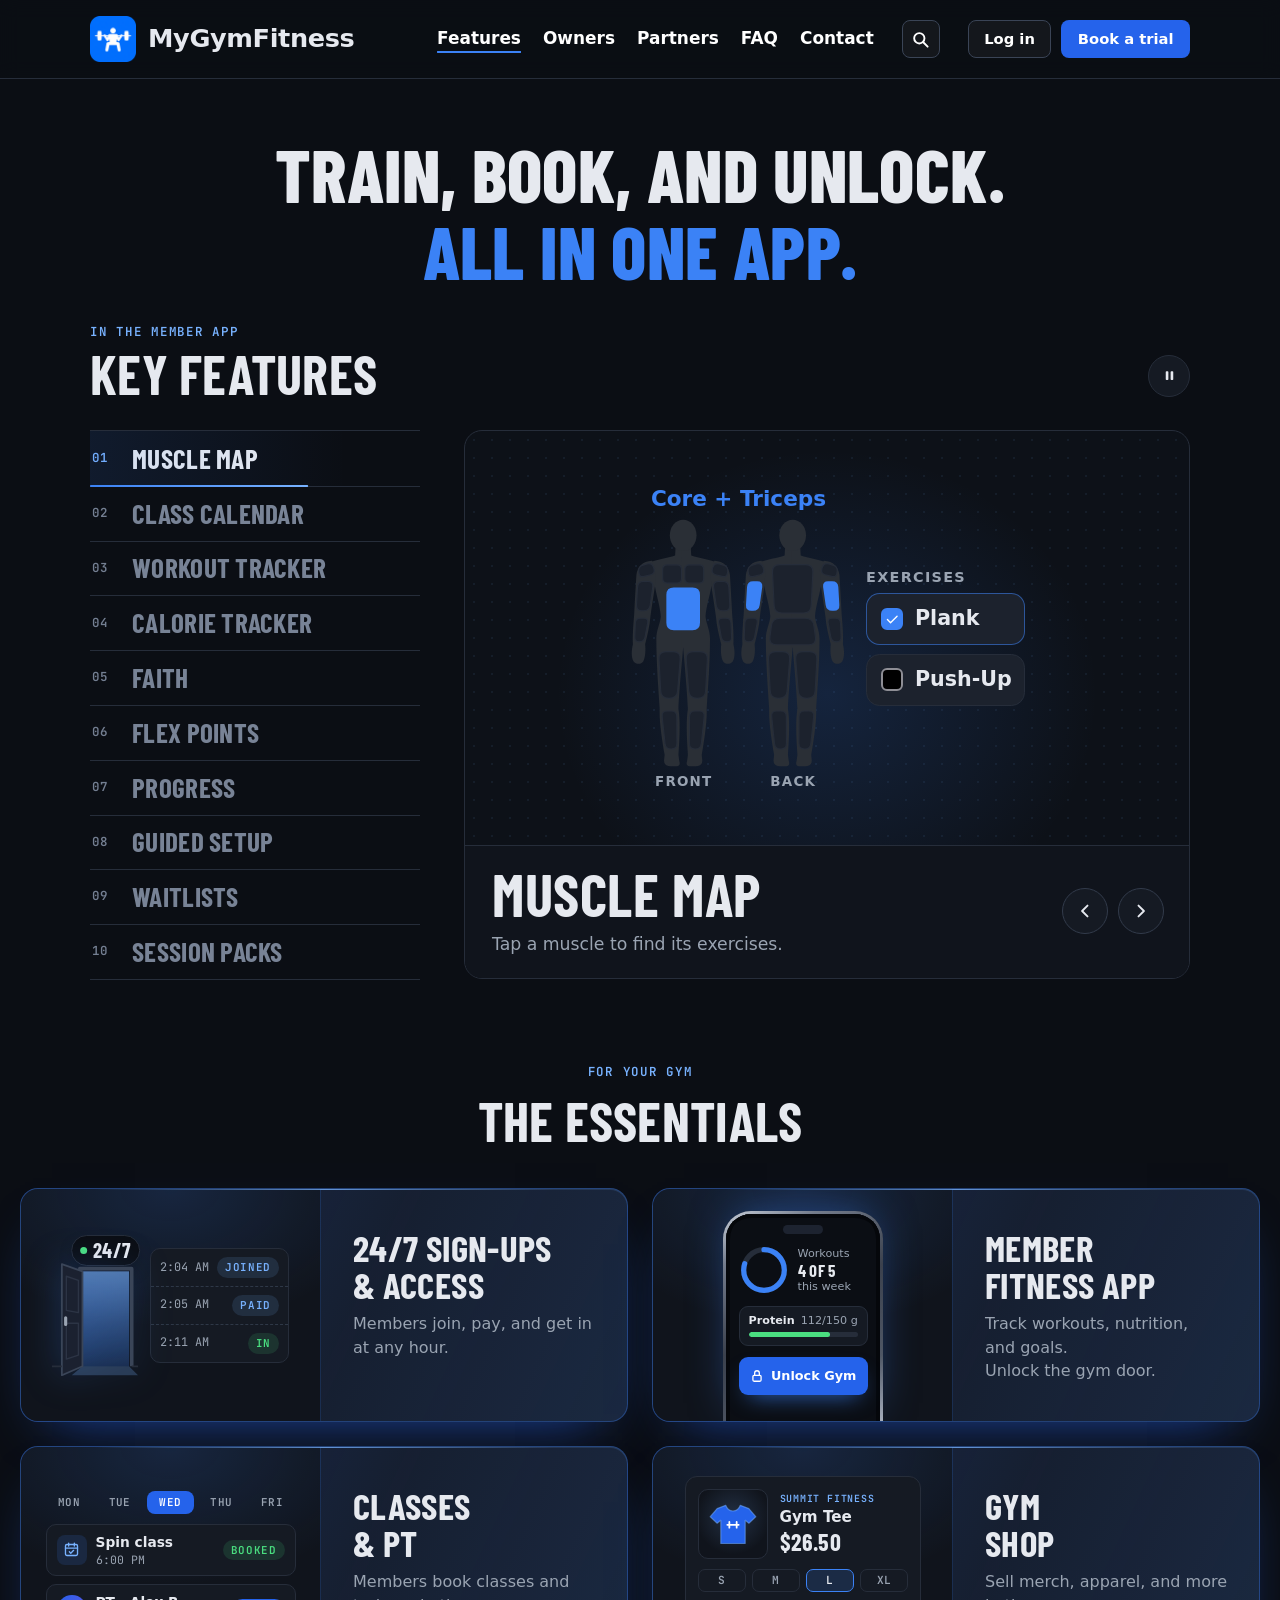
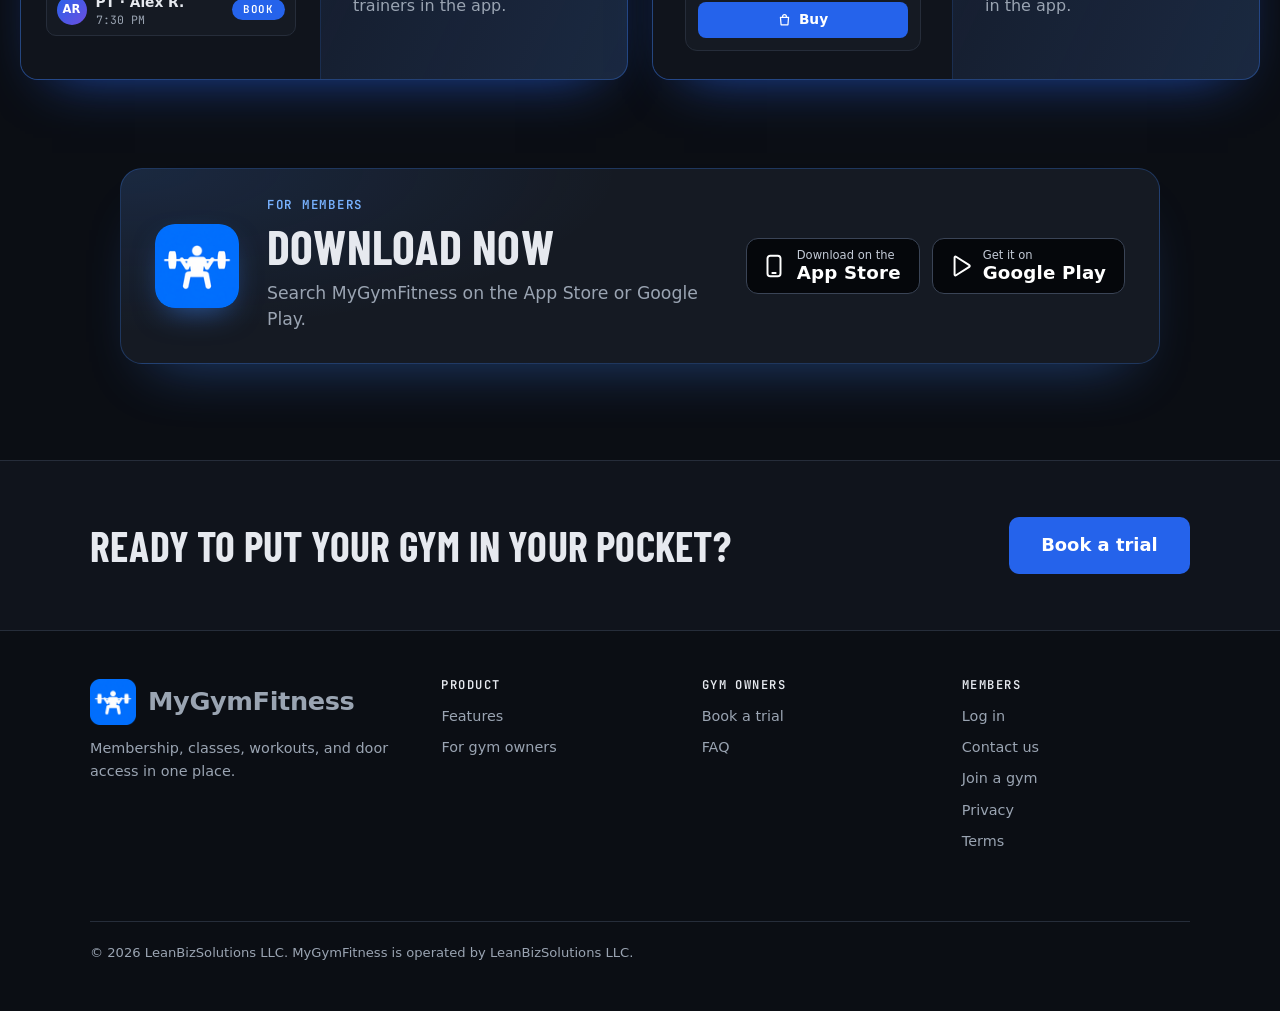
==== commit e505fd6b: "Show all four kinds on the Features class calendar The calendar mockup now has Classes, Workouts, Nu" ====
--- a/features.html
+++ b/features.html
@@ -80,12 +80,13 @@
             </div>
           </li>
           <li id="sr-features-6" class="ks-slide">
-            <div class="hx-art" role="img" aria-label="Calendar for October 2026 showing two weeks, Sunday the 4th to Saturday the 17th, under chips for Classes, Workouts and Meals. Colored dots under the days mark classes in blue, workouts in orange and meals in green, up to three a day. Wednesday the 14th is picked and lists Boxing Basics at 6:00 PM, booked; the Push Day workout at 6:10 AM; and 3 meals, 1,640 kcal, with 112 g protein, 186 g carbs and 48 g fat.">
+            <div class="hx-art" role="img" aria-label="Calendar for October 2026 showing two weeks, Sunday the 4th to Saturday the 17th, under chips for Classes, Workouts, Nutrition and PT. Colored dots under the days mark classes in blue, workouts in orange, nutrition in green and personal training in purple. Wednesday the 14th is picked and lists Boxing Basics at 6:00 PM, booked; the Push Day workout at 6:10 AM; 1,640 calories from 3 meals; and a PT session with Coach Mike at 7:00 AM, booked.">
               <div class="hx-ui hx-cal">
                 <div class="hx-cal-keys">
                   <span class="hx-cal-key"><i class="hx-cal-c"></i>Classes</span>
                   <span class="hx-cal-key"><i class="hx-cal-w"></i>Workouts</span>
-                  <span class="hx-cal-key"><i class="hx-cal-m"></i>Meals</span>
+                  <span class="hx-cal-key"><i class="hx-cal-m"></i>Nutrition</span>
+                  <span class="hx-cal-key"><i class="hx-cal-p"></i>PT</span>
                 </div>
                 <div class="hx-cal-top">
                   <span class="hx-cal-nav"><svg viewBox="0 0 24 24" aria-hidden="true" focusable="false"><path d="M15 6l-6 6 6 6"/></svg></span>
@@ -96,17 +97,17 @@
                   <span class="hx-cal-dow">S</span><span class="hx-cal-dow">M</span><span class="hx-cal-dow">T</span><span class="hx-cal-dow">W</span><span class="hx-cal-dow">T</span><span class="hx-cal-dow">F</span><span class="hx-cal-dow">S</span>
                   <span class="hx-cal-d"><b>4</b><span><i class="hx-cal-m"></i></span></span>
                   <span class="hx-cal-d"><b>5</b><span><i class="hx-cal-w"></i><i class="hx-cal-m"></i></span></span>
-                  <span class="hx-cal-d"><b>6</b><span><i class="hx-cal-m"></i></span></span>
+                  <span class="hx-cal-d"><b>6</b><span><i class="hx-cal-m"></i><i class="hx-cal-p"></i></span></span>
                   <span class="hx-cal-d"><b>7</b><span><i class="hx-cal-c"></i><i class="hx-cal-w"></i><i class="hx-cal-m"></i></span></span>
                   <span class="hx-cal-d"><b>8</b><span><i class="hx-cal-c"></i><i class="hx-cal-m"></i></span></span>
-                  <span class="hx-cal-d"><b>9</b><span><i class="hx-cal-w"></i><i class="hx-cal-m"></i></span></span>
+                  <span class="hx-cal-d"><b>9</b><span><i class="hx-cal-w"></i><i class="hx-cal-m"></i><i class="hx-cal-p"></i></span></span>
                   <span class="hx-cal-d"><b>10</b><span><i class="hx-cal-c"></i><i class="hx-cal-w"></i></span></span>
                   <span class="hx-cal-d"><b>11</b><span><i class="hx-cal-m"></i></span></span>
                   <span class="hx-cal-d"><b>12</b><span><i class="hx-cal-w"></i><i class="hx-cal-m"></i></span></span>
                   <span class="hx-cal-d"><b>13</b><span><i class="hx-cal-m"></i></span></span>
-                  <span class="hx-cal-d hx-cal-on"><b>14</b><span><i class="hx-cal-c"></i><i class="hx-cal-w"></i><i class="hx-cal-m"></i></span></span>
+                  <span class="hx-cal-d hx-cal-on"><b>14</b><span><i class="hx-cal-c"></i><i class="hx-cal-w"></i><i class="hx-cal-m"></i><i class="hx-cal-p"></i></span></span>
                   <span class="hx-cal-d"><b>15</b><span><i class="hx-cal-c"></i></span></span>
-                  <span class="hx-cal-d"><b>16</b><span></span></span>
+                  <span class="hx-cal-d"><b>16</b><span><i class="hx-cal-p"></i></span></span>
                   <span class="hx-cal-d"><b>17</b><span><i class="hx-cal-c"></i></span></span>
                 </div>
                 <div class="hx-cal-day">
@@ -120,18 +121,22 @@
                     <span class="hx-cal-txt"><b>Push Day</b> · Workout · 6:10 AM</span>
                     <svg class="hx-cal-go" viewBox="0 0 24 24" aria-hidden="true" focusable="false"><path d="M9 6l6 6-6 6"/></svg>
                   </div>
-                  <div class="hx-cal-row hx-cal-meal">
+                  <div class="hx-cal-row">
                     <i class="hx-cal-m"></i>
                     <span class="hx-cal-txt"><b>1,640 kcal</b> · 3 meals</span>
                     <svg class="hx-cal-go" viewBox="0 0 24 24" aria-hidden="true" focusable="false"><path d="M9 6l6 6-6 6"/></svg>
-                    <small class="hx-cal-mac">112g protein · 186g carbs · 48g fat</small>
+                  </div>
+                  <div class="hx-cal-row">
+                    <i class="hx-cal-p"></i>
+                    <span class="hx-cal-txt"><b>PT · Coach Mike</b> · 7:00 AM</span>
+                    <span class="hx-cal-ok">Booked</span>
                   </div>
                 </div>
               </div>
             </div>
             <div class="hx-text">
               <h3 class="hx-title">Class calendar</h3>
-              <p class="hx-line">Classes, workouts, and meals, day by day.</p>
+              <p class="hx-line">Classes, workouts, nutrition, and PT, day by day.</p>
             </div>
           </li>
           <li id="sr-features-7" class="ks-slide">
--- a/styles.css
+++ b/styles.css
@@ -255,6 +255,12 @@
 /* Opening section of a menu page: its heading is the page's h1 */
 section.block.page-top { padding-top: 72px; }
 .page-top h1 { font-size: clamp(2.6rem, 6vw, 4.4rem); text-transform: uppercase; font-weight: 700; }
+
+
+
+
+
+
 
 
 
@@ -1902,6 +1908,7 @@
 section.block.lg { --lh: 128px; --lg-gap: 104px; padding-top: 24px; overflow: hidden; }
 .lg .block-head { margin-bottom: 44px; }
 .lg-marquee { overflow: hidden; padding-block: 16px; -webkit-mask-image: linear-gradient(90deg, transparent, #000 9%, #000 91%, transparent); mask-image: linear-gradient(90deg, transparent, #000 9%, #000 91%, transparent); }
+/* 40s and 30s per set (Brayden, 2026-10-23: "make it go a bit faster"); ls/ls.js takes over from this animation */
 .lg-track { display: flex; width: max-content; animation: lg-scroll 40s linear infinite; }
 .lg-set { flex: none; display: flex; align-items: center; gap: var(--lg-gap); margin: 0; padding: 0 var(--lg-gap) 0 0; list-style: none; }
 .lg-set li { flex: none; height: var(--lh); display: grid; place-items: center; }
@@ -1915,7 +1922,7 @@
   .lg-track { animation-duration: 30s; }
   .lg-marquee { -webkit-mask-image: linear-gradient(90deg, transparent, #000 6%, #000 94%, transparent); mask-image: linear-gradient(90deg, transparent, #000 6%, #000 94%, transparent); }
 }
-/* no motion: the ten logos simply sit in centred rows */
+/* no motion: the logos simply sit in centred rows */
 @media (prefers-reduced-motion: reduce) {
   .lg-track { width: auto; animation: none; }
   .lg-set { flex: 1; flex-wrap: wrap; justify-content: center; row-gap: 40px; padding: 0 20px; }
@@ -2512,6 +2519,28 @@
 .hp-field { position: absolute; left: -9999px; width: 1px; height: 1px; overflow: hidden; }
 /* FM-END */
 
+/* LS-START */
+/* Partners strip you can move yourself (Brayden, 2026-10-23, ls.js): the strip scrolls for real, with no scrollbar showing,
+   a hand cursor for dragging, and no image ghost or text selection while dragging. */
+.lg-marquee.lg-js { overflow-x: auto; overflow-y: hidden; scrollbar-width: none; scroll-behavior: auto; overscroll-behavior-x: contain; cursor: grab; -webkit-user-select: none; user-select: none; }
+.lg-marquee.lg-js::-webkit-scrollbar { display: none; }
+.lg-marquee.lg-js .lg-track { animation: none; }
+.lg-marquee.lg-js.lg-grab { cursor: grabbing; }
+.lg-marquee.lg-js.lg-grab .lg-set li:hover img { transform: none; }
+.lg-set img { -webkit-user-drag: none; }
+/* LS-END */
+
+/* PT-START */
+/* Class calendar on Features (Brayden, 2026-10-27: every calendar shows all four kinds): Classes blue, Workouts orange,
+   Nutrition green and PT purple, the app's own colors (CalendarPage.tsx). Four chips sized to their words fit in one
+   row, and slightly tighter rows keep the slider as tall as before with the fourth row. */
+.hx-cal { --cal-p: #a855f7; gap: 5px; }
+.hx-cal i.hx-cal-p { background: var(--cal-p); }
+.hx-cal-keys { display: flex; gap: 4px; }
+.hx-cal-keys .hx-cal-key { flex: 1 1 auto; gap: 4px; padding: 3px 6px; font-size: .64rem; }
+.hx-cal-row { min-height: 25px; padding-block: 2px; }
+/* PT-END */
+
 /* SR-START */
 /* Site search (Brayden, 2026-10-20): magnifier button beside the menu button, search box over the page.
    Without JS the button stays hidden (sr.js adds .js-search). */
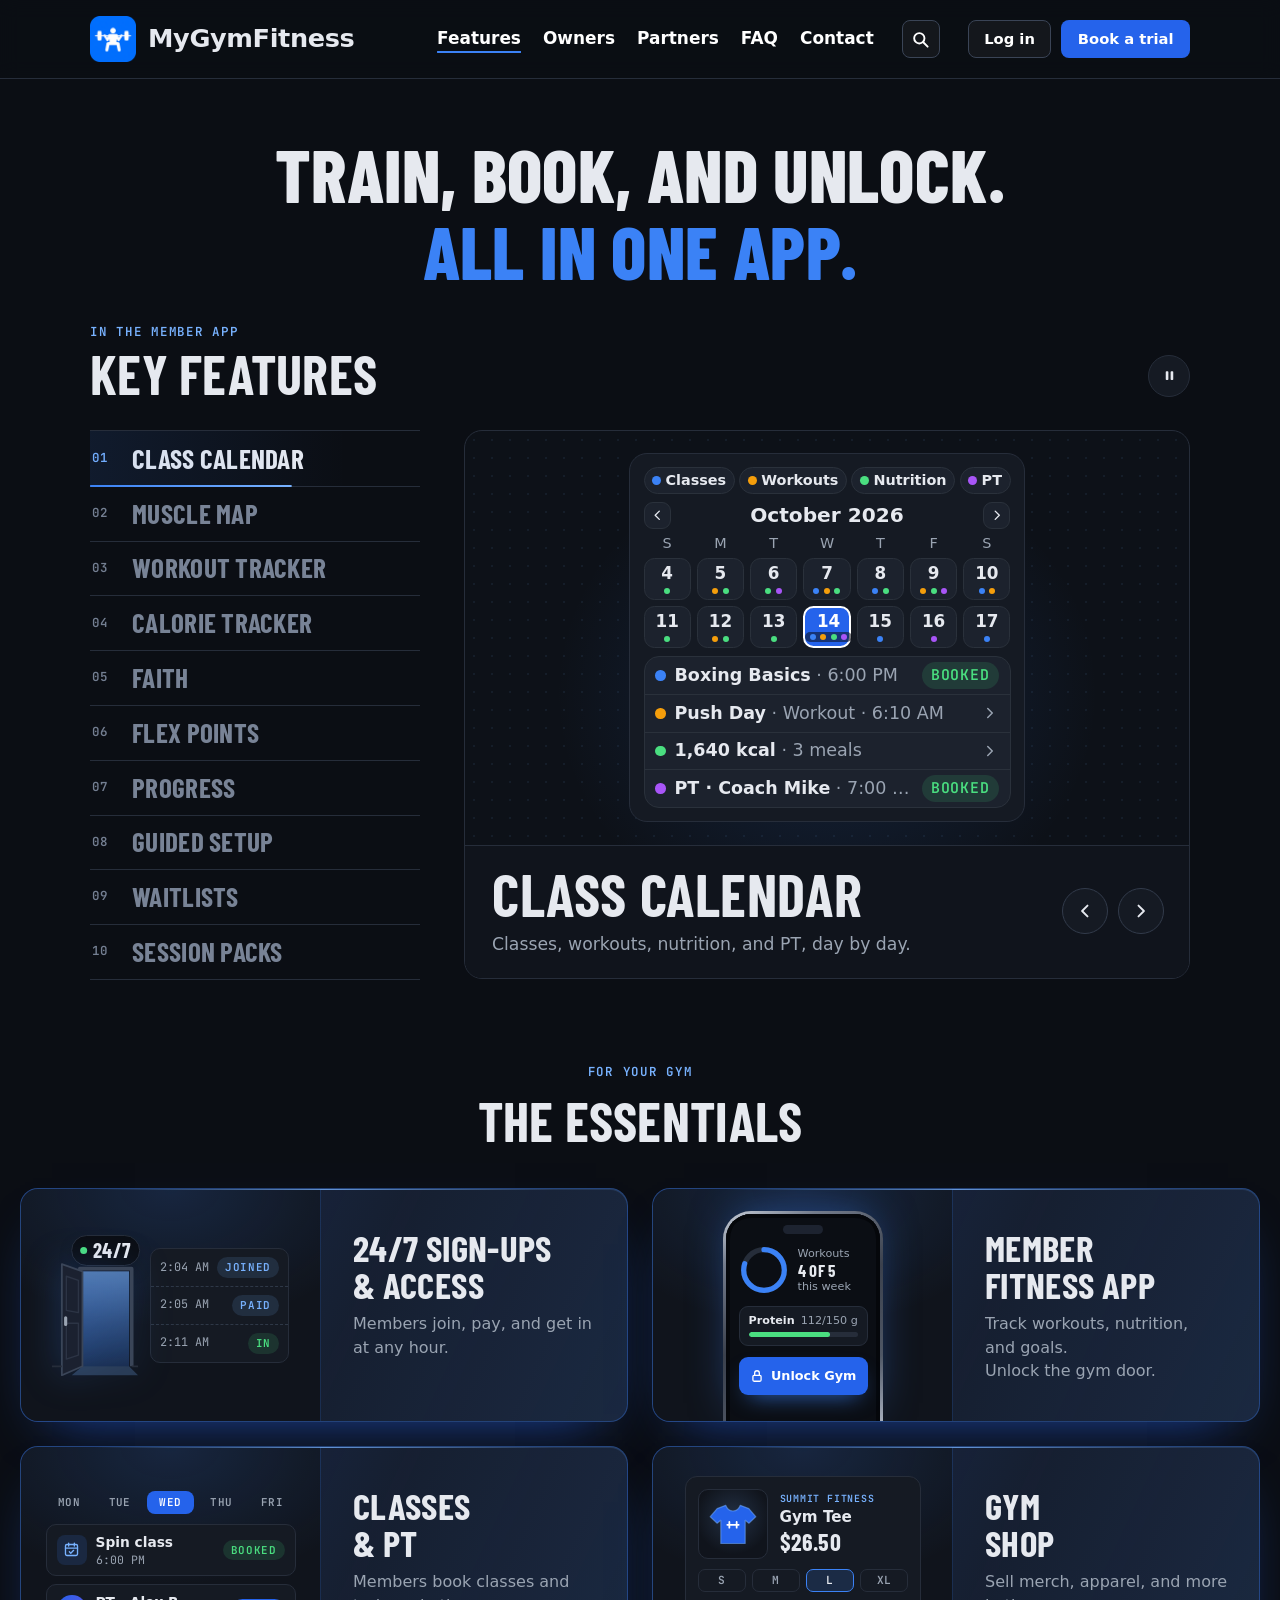
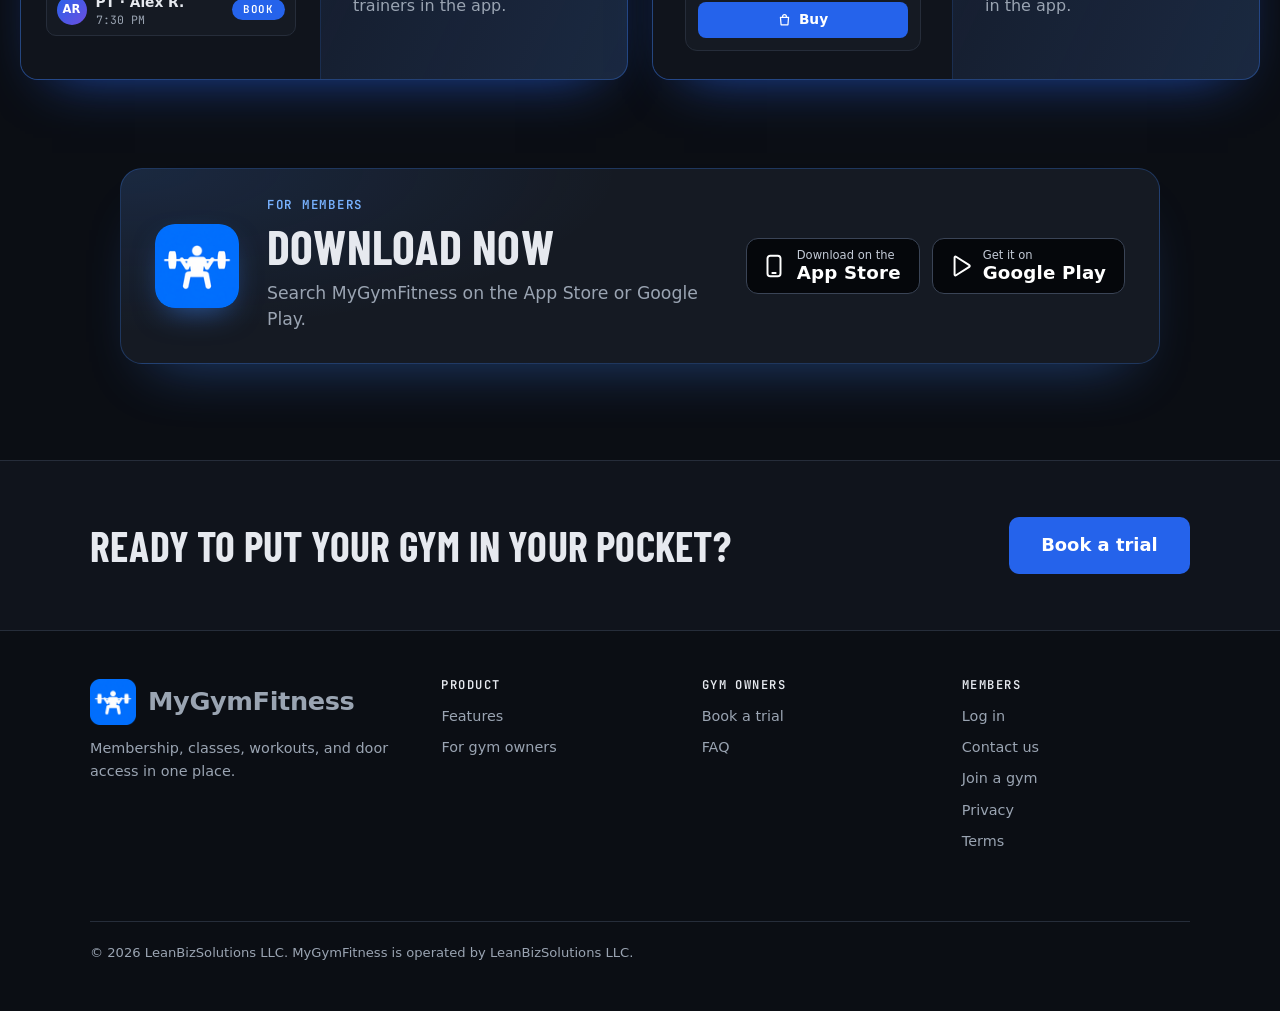
==== commit fad8fa2a: "Put the Class calendar first in Key Features The Class calendar is now the first slide of the Featur" ====
--- a/features.html
+++ b/features.html
@@ -53,33 +53,6 @@
       <div class="ks-body">
         <ul class="ks-slides">
           <li id="sr-features-5" class="ks-slide">
-            <div class="hx-art" role="img" aria-label="Muscle map with a front and a back body figure. The core on the front and the triceps on both arms on the back are picked and shown in blue, labeled Core + Triceps. Exercises for them: Plank, checked, and Push-Up.">
-              <div class="hx-ui hx-mm">
-                <div class="hx-mm-map">
-                  <b class="hx-mm-sel">Core + Triceps</b>
-                  <svg class="hx-mm-fig" viewBox="3 0 190 218" aria-hidden="true" focusable="false">
-              <g class="hx-mm-sil"><path d="M51.2 24L43.5 24L43 33C36.2 35.4 27.8 36.2 22.4 38.6C17.8 40.8 16.2 46 18.1 52L25.5 60C27.4 70 30.1 78 30.6 86C30.1 92 26.7 98 26.7 105C26.7 126 28.6 150 29.6 166C29.1 177 31.8 194 33.9 206L33.4 211C33.4 214.6 35.8 216 39.2 216L44.5 216C47.1 216 47.4 213.6 46.6 211.4L45.9 206C46.6 195 47.8 178 45.9 166C46.6 150 49 125 50 113L51.2 113Z"/><path d="M48.8 24L56.5 24L57 33C63.8 35.4 72.2 36.2 77.6 38.6C82.2 40.8 83.8 46 81.9 52L74.5 60C72.6 70 69.9 78 69.4 86C69.9 92 73.3 98 73.3 105C73.3 126 71.4 150 70.4 166C70.9 177 68.2 194 66.1 206L66.6 211C66.6 214.6 64.2 216 60.8 216L55.5 216C52.9 216 52.6 213.6 53.4 211.4L54.1 206C53.4 195 52.2 178 54.1 166C53.4 150 51 125 50 113L48.8 113Z"/><path d="M22.9 37.6C14.7 38 10.2 43 9.4 50C8.8 60 8.1 72 7.5 84C6.6 95 6 103 6.4 110C5.2 115 4.8 121 7 125C9.1 127.8 13.5 127.8 15.3 125C17.4 121 17.5 115 17 110C19 102 21 94 21.6 86C22.6 78 24.3 68 25.5 60L26.5 45Z"/><path d="M77.1 37.6C85.3 38 89.8 43 90.6 50C91.2 60 91.9 72 92.5 84C93.4 95 94 103 93.6 110C94.8 115 95.2 121 93 125C90.9 127.8 86.5 127.8 84.7 125C82.6 121 82.5 115 83 110C81 102 79 94 78.4 86C77.4 78 75.7 68 74.5 60L73.5 45Z"/><ellipse cx="50" cy="15.6" rx="11.6" ry="13.6"/></g>
-              <g class="hx-mm-seg"><path d="M11.4 47Q10.9 42.6 15.1 41.4L18.6 40.4Q22.9 39.2 24.3 43.4L24.6 44.4Q26 48.6 21.8 49.8L16.3 51.2Q12.1 52.4 11.5 48Z"/><path d="M88.5 48Q87.9 52.4 83.7 51.2L78.2 49.8Q74 48.6 75.4 44.4L75.7 43.4Q77.1 39.2 81.4 40.4L84.9 41.4Q89.1 42.6 88.6 47Z"/><path d="M32.2 45.2Q32.2 41.2 36.2 41.2L44.6 41.2Q48.6 41.2 48.6 45.2L48.6 53Q48.6 57 44.6 57L36.2 57Q32.2 57 32.2 53Z"/><path d="M67.8 53Q67.8 57 63.8 57L55.4 57Q51.4 57 51.4 53L51.4 45.2Q51.4 41.2 55.4 41.2L63.8 41.2Q67.8 41.2 67.8 45.2Z"/><path d="M10.4 60.5Q10.7 55.5 15.7 55.5L19.2 55.5Q24.2 55.5 23.6 60.5L21.4 76Q20.7 81 15.7 81L14.2 81Q9.2 81 9.5 76Z"/><path d="M90.5 76Q90.8 81 85.8 81L84.3 81Q79.3 81 78.6 76L76.4 60.5Q75.8 55.5 80.8 55.5L84.3 55.5Q89.3 55.5 89.6 60.5Z"/><path d="M8.5 91.7Q8.7 87.5 12.9 87.5L15.8 87.5Q20 87.5 19.2 91.6L16.9 103.9Q16.1 108 11.9 108L11.9 108Q7.8 108 8 103.8Z"/><path d="M92 103.8Q92.2 108 88.1 108L88.1 108Q83.9 108 83.1 103.9L80.8 91.6Q80 87.5 84.2 87.5L87.1 87.5Q91.3 87.5 91.5 91.7Z"/><path d="M29 123Q28.7 116.5 35.2 116.5L41.4 116.5Q47.9 116.5 47.4 123L45.2 150.5Q44.6 157 38.1 157L37.3 157Q30.8 157 30.5 150.5Z"/><path d="M69.5 150.5Q69.2 157 62.7 157L61.9 157Q55.4 157 54.8 150.5L52.6 123Q52.1 116.5 58.6 116.5L64.8 116.5Q71.3 116.5 71 123Z"/><path d="M31.8 173Q31.2 168 36.2 168L39.5 168Q44.5 168 44.5 173L44.6 196Q44.6 201 39.6 201L39.6 201Q34.7 201 34.2 196Z"/><path d="M65.8 196Q65.3 201 60.4 201L60.4 201Q55.4 201 55.4 196L55.5 173Q55.5 168 60.5 168L63.8 168Q68.8 168 68.2 173Z"/></g>
-              <g class="hx-mm-hit"><path d="M35.4 67.3Q35.4 60.8 41.9 60.8L58.1 60.8Q64.6 60.8 64.6 67.3L64.6 91.5Q64.6 98 58.1 98L41.9 98Q35.4 98 35.4 91.5Z"/></g>
-              <g class="hx-mm-sil"><path d="M146.2 24L138.5 24L138 33C131.2 35.4 122.8 36.2 117.4 38.6C112.8 40.8 111.2 46 113.1 52L120.5 60C122.4 70 125.1 78 125.6 86C125.1 92 121.7 98 121.7 105C121.7 126 123.6 150 124.6 166C124.1 177 126.8 194 128.9 206L128.4 211C128.4 214.6 130.8 216 134.2 216L139.5 216C142.1 216 142.4 213.6 141.6 211.4L140.9 206C141.6 195 142.8 178 140.9 166C141.6 150 144 125 145 113L146.2 113Z"/><path d="M143.8 24L151.5 24L152 33C158.8 35.4 167.2 36.2 172.6 38.6C177.2 40.8 178.8 46 176.9 52L169.5 60C167.6 70 164.9 78 164.4 86C164.9 92 168.3 98 168.3 105C168.3 126 166.4 150 165.4 166C165.9 177 163.2 194 161.1 206L161.6 211C161.6 214.6 159.2 216 155.8 216L150.5 216C147.9 216 147.6 213.6 148.4 211.4L149.1 206C148.4 195 147.2 178 149.1 166C148.4 150 146 125 145 113L143.8 113Z"/><path d="M117.9 37.6C109.7 38 105.2 43 104.4 50C103.8 60 103.1 72 102.5 84C101.6 95 101 103 101.4 110C100.2 115 99.8 121 102 125C104.1 127.8 108.5 127.8 110.3 125C112.4 121 112.5 115 112 110C114 102 116 94 116.6 86C117.6 78 119.3 68 120.5 60L121.5 45Z"/><path d="M172.1 37.6C180.3 38 184.8 43 185.6 50C186.2 60 186.9 72 187.5 84C188.4 95 189 103 188.6 110C189.8 115 190.2 121 188 125C185.9 127.8 181.5 127.8 179.7 125C177.6 121 177.5 115 178 110C176 102 174 94 173.4 86C172.4 78 170.7 68 169.5 60L168.5 45Z"/><ellipse cx="145" cy="15.6" rx="11.6" ry="13.6"/></g>
-              <g class="hx-mm-seg"><path d="M106.4 47Q105.9 42.6 110.1 41.4L113.6 40.4Q117.9 39.2 119.3 43.4L119.6 44.4Q121 48.6 116.8 49.8L111.3 51.2Q107.1 52.4 106.5 48Z"/><path d="M183.5 48Q182.9 52.4 178.7 51.2L173.2 49.8Q169 48.6 170.4 44.4L170.7 43.4Q172.1 39.2 176.4 40.4L179.9 41.4Q184.1 42.6 183.6 47Z"/><path d="M103.5 91.7Q103.7 87.5 107.9 87.5L110.8 87.5Q115 87.5 114.2 91.6L111.9 103.9Q111.1 108 106.9 108L106.9 108Q102.8 108 103 103.8Z"/><path d="M187 103.8Q187.2 108 183.1 108L183.1 108Q178.9 108 178.1 103.9L175.8 91.6Q175 87.5 179.2 87.5L182.1 87.5Q186.3 87.5 186.5 91.7Z"/><path d="M124 123Q123.7 116.5 130.2 116.5L136.4 116.5Q142.9 116.5 142.4 123L140.2 150.5Q139.6 157 133.1 157L132.3 157Q125.8 157 125.5 150.5Z"/><path d="M164.5 150.5Q164.2 157 157.7 157L156.9 157Q150.4 157 149.8 150.5L147.6 123Q147.1 116.5 153.6 116.5L159.8 116.5Q166.3 116.5 166 123Z"/><path d="M126.8 173Q126.2 168 131.2 168L134.5 168Q139.5 168 139.5 173L139.6 196Q139.6 201 134.6 201L134.6 201Q129.7 201 129.2 196Z"/><path d="M160.8 196Q160.3 201 155.4 201L155.4 201Q150.4 201 150.4 196L150.5 173Q150.5 168 155.5 168L158.8 168Q163.8 168 163.2 173Z"/><path d="M127.5 47.5Q127.2 41 133.7 41L156.3 41Q162.8 41 162.5 47.5L161.1 76.5Q160.8 83 154.3 83L135.7 83Q129.2 83 128.9 76.5Z"/><path d="M126.6 93.9Q127.5 87.5 134 87.5L156 87.5Q162.5 87.5 163.4 93.9L164.8 104.1Q165.6 110.5 159.1 110.5L130.9 110.5Q124.4 110.5 125.2 104.1Z"/></g>
-              <g class="hx-mm-hit"><path d="M105.4 60.5Q105.7 55.5 110.7 55.5L114.2 55.5Q119.2 55.5 118.6 60.5L116.4 76Q115.7 81 110.7 81L109.2 81Q104.2 81 104.5 76Z"/><path d="M185.5 76Q185.8 81 180.8 81L179.3 81Q174.3 81 173.6 76L171.4 60.5Q170.8 55.5 175.8 55.5L179.3 55.5Q184.3 55.5 184.6 60.5Z"/></g>
-            </svg>
-                  <div class="hx-mm-cap"><span>Front</span><span>Back</span></div>
-                </div>
-                <div class="hx-mm-list">
-                  <span class="hx-mm-h">Exercises</span>
-                  <div class="hx-mm-ex hx-mm-on"><span class="hx-mm-box"><svg viewBox="0 0 24 24" aria-hidden="true" focusable="false"><path d="M5 12.5l4.5 4.5L19 7.5"/></svg></span><b>Plank</b></div>
-                  <div class="hx-mm-ex"><span class="hx-mm-box"></span><b>Push-Up</b></div>
-                </div>
-              </div>
-            </div>
-            <div class="hx-text">
-              <h3 class="hx-title">Muscle map</h3>
-              <p class="hx-line">Tap a muscle to find its exercises.</p>
-            </div>
-          </li>
-          <li id="sr-features-6" class="ks-slide">
             <div class="hx-art" role="img" aria-label="Calendar for October 2026 showing two weeks, Sunday the 4th to Saturday the 17th, under chips for Classes, Workouts, Nutrition and PT. Colored dots under the days mark classes in blue, workouts in orange, nutrition in green and personal training in purple. Wednesday the 14th is picked and lists Boxing Basics at 6:00 PM, booked; the Push Day workout at 6:10 AM; 1,640 calories from 3 meals; and a PT session with Coach Mike at 7:00 AM, booked.">
               <div class="hx-ui hx-cal">
                 <div class="hx-cal-keys">
@@ -137,6 +110,33 @@
             <div class="hx-text">
               <h3 class="hx-title">Class calendar</h3>
               <p class="hx-line">Classes, workouts, nutrition, and PT, day by day.</p>
+            </div>
+          </li>
+          <li id="sr-features-6" class="ks-slide">
+            <div class="hx-art" role="img" aria-label="Muscle map with a front and a back body figure. The core on the front and the triceps on both arms on the back are picked and shown in blue, labeled Core + Triceps. Exercises for them: Plank, checked, and Push-Up.">
+              <div class="hx-ui hx-mm">
+                <div class="hx-mm-map">
+                  <b class="hx-mm-sel">Core + Triceps</b>
+                  <svg class="hx-mm-fig" viewBox="3 0 190 218" aria-hidden="true" focusable="false">
+              <g class="hx-mm-sil"><path d="M51.2 24L43.5 24L43 33C36.2 35.4 27.8 36.2 22.4 38.6C17.8 40.8 16.2 46 18.1 52L25.5 60C27.4 70 30.1 78 30.6 86C30.1 92 26.7 98 26.7 105C26.7 126 28.6 150 29.6 166C29.1 177 31.8 194 33.9 206L33.4 211C33.4 214.6 35.8 216 39.2 216L44.5 216C47.1 216 47.4 213.6 46.6 211.4L45.9 206C46.6 195 47.8 178 45.9 166C46.6 150 49 125 50 113L51.2 113Z"/><path d="M48.8 24L56.5 24L57 33C63.8 35.4 72.2 36.2 77.6 38.6C82.2 40.8 83.8 46 81.9 52L74.5 60C72.6 70 69.9 78 69.4 86C69.9 92 73.3 98 73.3 105C73.3 126 71.4 150 70.4 166C70.9 177 68.2 194 66.1 206L66.6 211C66.6 214.6 64.2 216 60.8 216L55.5 216C52.9 216 52.6 213.6 53.4 211.4L54.1 206C53.4 195 52.2 178 54.1 166C53.4 150 51 125 50 113L48.8 113Z"/><path d="M22.9 37.6C14.7 38 10.2 43 9.4 50C8.8 60 8.1 72 7.5 84C6.6 95 6 103 6.4 110C5.2 115 4.8 121 7 125C9.1 127.8 13.5 127.8 15.3 125C17.4 121 17.5 115 17 110C19 102 21 94 21.6 86C22.6 78 24.3 68 25.5 60L26.5 45Z"/><path d="M77.1 37.6C85.3 38 89.8 43 90.6 50C91.2 60 91.9 72 92.5 84C93.4 95 94 103 93.6 110C94.8 115 95.2 121 93 125C90.9 127.8 86.5 127.8 84.7 125C82.6 121 82.5 115 83 110C81 102 79 94 78.4 86C77.4 78 75.7 68 74.5 60L73.5 45Z"/><ellipse cx="50" cy="15.6" rx="11.6" ry="13.6"/></g>
+              <g class="hx-mm-seg"><path d="M11.4 47Q10.9 42.6 15.1 41.4L18.6 40.4Q22.9 39.2 24.3 43.4L24.6 44.4Q26 48.6 21.8 49.8L16.3 51.2Q12.1 52.4 11.5 48Z"/><path d="M88.5 48Q87.9 52.4 83.7 51.2L78.2 49.8Q74 48.6 75.4 44.4L75.7 43.4Q77.1 39.2 81.4 40.4L84.9 41.4Q89.1 42.6 88.6 47Z"/><path d="M32.2 45.2Q32.2 41.2 36.2 41.2L44.6 41.2Q48.6 41.2 48.6 45.2L48.6 53Q48.6 57 44.6 57L36.2 57Q32.2 57 32.2 53Z"/><path d="M67.8 53Q67.8 57 63.8 57L55.4 57Q51.4 57 51.4 53L51.4 45.2Q51.4 41.2 55.4 41.2L63.8 41.2Q67.8 41.2 67.8 45.2Z"/><path d="M10.4 60.5Q10.7 55.5 15.7 55.5L19.2 55.5Q24.2 55.5 23.6 60.5L21.4 76Q20.7 81 15.7 81L14.2 81Q9.2 81 9.5 76Z"/><path d="M90.5 76Q90.8 81 85.8 81L84.3 81Q79.3 81 78.6 76L76.4 60.5Q75.8 55.5 80.8 55.5L84.3 55.5Q89.3 55.5 89.6 60.5Z"/><path d="M8.5 91.7Q8.7 87.5 12.9 87.5L15.8 87.5Q20 87.5 19.2 91.6L16.9 103.9Q16.1 108 11.9 108L11.9 108Q7.8 108 8 103.8Z"/><path d="M92 103.8Q92.2 108 88.1 108L88.1 108Q83.9 108 83.1 103.9L80.8 91.6Q80 87.5 84.2 87.5L87.1 87.5Q91.3 87.5 91.5 91.7Z"/><path d="M29 123Q28.7 116.5 35.2 116.5L41.4 116.5Q47.9 116.5 47.4 123L45.2 150.5Q44.6 157 38.1 157L37.3 157Q30.8 157 30.5 150.5Z"/><path d="M69.5 150.5Q69.2 157 62.7 157L61.9 157Q55.4 157 54.8 150.5L52.6 123Q52.1 116.5 58.6 116.5L64.8 116.5Q71.3 116.5 71 123Z"/><path d="M31.8 173Q31.2 168 36.2 168L39.5 168Q44.5 168 44.5 173L44.6 196Q44.6 201 39.6 201L39.6 201Q34.7 201 34.2 196Z"/><path d="M65.8 196Q65.3 201 60.4 201L60.4 201Q55.4 201 55.4 196L55.5 173Q55.5 168 60.5 168L63.8 168Q68.8 168 68.2 173Z"/></g>
+              <g class="hx-mm-hit"><path d="M35.4 67.3Q35.4 60.8 41.9 60.8L58.1 60.8Q64.6 60.8 64.6 67.3L64.6 91.5Q64.6 98 58.1 98L41.9 98Q35.4 98 35.4 91.5Z"/></g>
+              <g class="hx-mm-sil"><path d="M146.2 24L138.5 24L138 33C131.2 35.4 122.8 36.2 117.4 38.6C112.8 40.8 111.2 46 113.1 52L120.5 60C122.4 70 125.1 78 125.6 86C125.1 92 121.7 98 121.7 105C121.7 126 123.6 150 124.6 166C124.1 177 126.8 194 128.9 206L128.4 211C128.4 214.6 130.8 216 134.2 216L139.5 216C142.1 216 142.4 213.6 141.6 211.4L140.9 206C141.6 195 142.8 178 140.9 166C141.6 150 144 125 145 113L146.2 113Z"/><path d="M143.8 24L151.5 24L152 33C158.8 35.4 167.2 36.2 172.6 38.6C177.2 40.8 178.8 46 176.9 52L169.5 60C167.6 70 164.9 78 164.4 86C164.9 92 168.3 98 168.3 105C168.3 126 166.4 150 165.4 166C165.9 177 163.2 194 161.1 206L161.6 211C161.6 214.6 159.2 216 155.8 216L150.5 216C147.9 216 147.6 213.6 148.4 211.4L149.1 206C148.4 195 147.2 178 149.1 166C148.4 150 146 125 145 113L143.8 113Z"/><path d="M117.9 37.6C109.7 38 105.2 43 104.4 50C103.8 60 103.1 72 102.5 84C101.6 95 101 103 101.4 110C100.2 115 99.8 121 102 125C104.1 127.8 108.5 127.8 110.3 125C112.4 121 112.5 115 112 110C114 102 116 94 116.6 86C117.6 78 119.3 68 120.5 60L121.5 45Z"/><path d="M172.1 37.6C180.3 38 184.8 43 185.6 50C186.2 60 186.9 72 187.5 84C188.4 95 189 103 188.6 110C189.8 115 190.2 121 188 125C185.9 127.8 181.5 127.8 179.7 125C177.6 121 177.5 115 178 110C176 102 174 94 173.4 86C172.4 78 170.7 68 169.5 60L168.5 45Z"/><ellipse cx="145" cy="15.6" rx="11.6" ry="13.6"/></g>
+              <g class="hx-mm-seg"><path d="M106.4 47Q105.9 42.6 110.1 41.4L113.6 40.4Q117.9 39.2 119.3 43.4L119.6 44.4Q121 48.6 116.8 49.8L111.3 51.2Q107.1 52.4 106.5 48Z"/><path d="M183.5 48Q182.9 52.4 178.7 51.2L173.2 49.8Q169 48.6 170.4 44.4L170.7 43.4Q172.1 39.2 176.4 40.4L179.9 41.4Q184.1 42.6 183.6 47Z"/><path d="M103.5 91.7Q103.7 87.5 107.9 87.5L110.8 87.5Q115 87.5 114.2 91.6L111.9 103.9Q111.1 108 106.9 108L106.9 108Q102.8 108 103 103.8Z"/><path d="M187 103.8Q187.2 108 183.1 108L183.1 108Q178.9 108 178.1 103.9L175.8 91.6Q175 87.5 179.2 87.5L182.1 87.5Q186.3 87.5 186.5 91.7Z"/><path d="M124 123Q123.7 116.5 130.2 116.5L136.4 116.5Q142.9 116.5 142.4 123L140.2 150.5Q139.6 157 133.1 157L132.3 157Q125.8 157 125.5 150.5Z"/><path d="M164.5 150.5Q164.2 157 157.7 157L156.9 157Q150.4 157 149.8 150.5L147.6 123Q147.1 116.5 153.6 116.5L159.8 116.5Q166.3 116.5 166 123Z"/><path d="M126.8 173Q126.2 168 131.2 168L134.5 168Q139.5 168 139.5 173L139.6 196Q139.6 201 134.6 201L134.6 201Q129.7 201 129.2 196Z"/><path d="M160.8 196Q160.3 201 155.4 201L155.4 201Q150.4 201 150.4 196L150.5 173Q150.5 168 155.5 168L158.8 168Q163.8 168 163.2 173Z"/><path d="M127.5 47.5Q127.2 41 133.7 41L156.3 41Q162.8 41 162.5 47.5L161.1 76.5Q160.8 83 154.3 83L135.7 83Q129.2 83 128.9 76.5Z"/><path d="M126.6 93.9Q127.5 87.5 134 87.5L156 87.5Q162.5 87.5 163.4 93.9L164.8 104.1Q165.6 110.5 159.1 110.5L130.9 110.5Q124.4 110.5 125.2 104.1Z"/></g>
+              <g class="hx-mm-hit"><path d="M105.4 60.5Q105.7 55.5 110.7 55.5L114.2 55.5Q119.2 55.5 118.6 60.5L116.4 76Q115.7 81 110.7 81L109.2 81Q104.2 81 104.5 76Z"/><path d="M185.5 76Q185.8 81 180.8 81L179.3 81Q174.3 81 173.6 76L171.4 60.5Q170.8 55.5 175.8 55.5L179.3 55.5Q184.3 55.5 184.6 60.5Z"/></g>
+            </svg>
+                  <div class="hx-mm-cap"><span>Front</span><span>Back</span></div>
+                </div>
+                <div class="hx-mm-list">
+                  <span class="hx-mm-h">Exercises</span>
+                  <div class="hx-mm-ex hx-mm-on"><span class="hx-mm-box"><svg viewBox="0 0 24 24" aria-hidden="true" focusable="false"><path d="M5 12.5l4.5 4.5L19 7.5"/></svg></span><b>Plank</b></div>
+                  <div class="hx-mm-ex"><span class="hx-mm-box"></span><b>Push-Up</b></div>
+                </div>
+              </div>
+            </div>
+            <div class="hx-text">
+              <h3 class="hx-title">Muscle map</h3>
+              <p class="hx-line">Tap a muscle to find its exercises.</p>
             </div>
           </li>
           <li id="sr-features-7" class="ks-slide">
--- a/styles.css
+++ b/styles.css
@@ -2536,8 +2536,12 @@
    row, and slightly tighter rows keep the slider as tall as before with the fourth row. */
 .hx-cal { --cal-p: #a855f7; gap: 5px; }
 .hx-cal i.hx-cal-p { background: var(--cal-p); }
-.hx-cal-keys { display: flex; gap: 4px; }
-.hx-cal-keys .hx-cal-key { flex: 1 1 auto; gap: 4px; padding: 3px 6px; font-size: .64rem; }
+/* Brayden, 2026-10-27: "its all pushed to the right so its sticking out". The chip row was a hair wider than the card, so
+   it stretched the calendar's one column and everything ran past the right edge (worse with an iPhone's wider font).
+   The column can no longer grow, and the chips are a little smaller with room to spare; a chip clips before it can push. */
+.hx-cal { grid-template-columns: minmax(0, 1fr); }
+.hx-cal-keys { display: flex; gap: 3px; min-width: 0; }
+.hx-cal-keys .hx-cal-key { flex: 1 1 auto; min-width: 0; overflow: hidden; gap: 3px; padding: 3px 4px; font-size: .6rem; }
 .hx-cal-row { min-height: 25px; padding-block: 2px; }
 /* PT-END */
 
